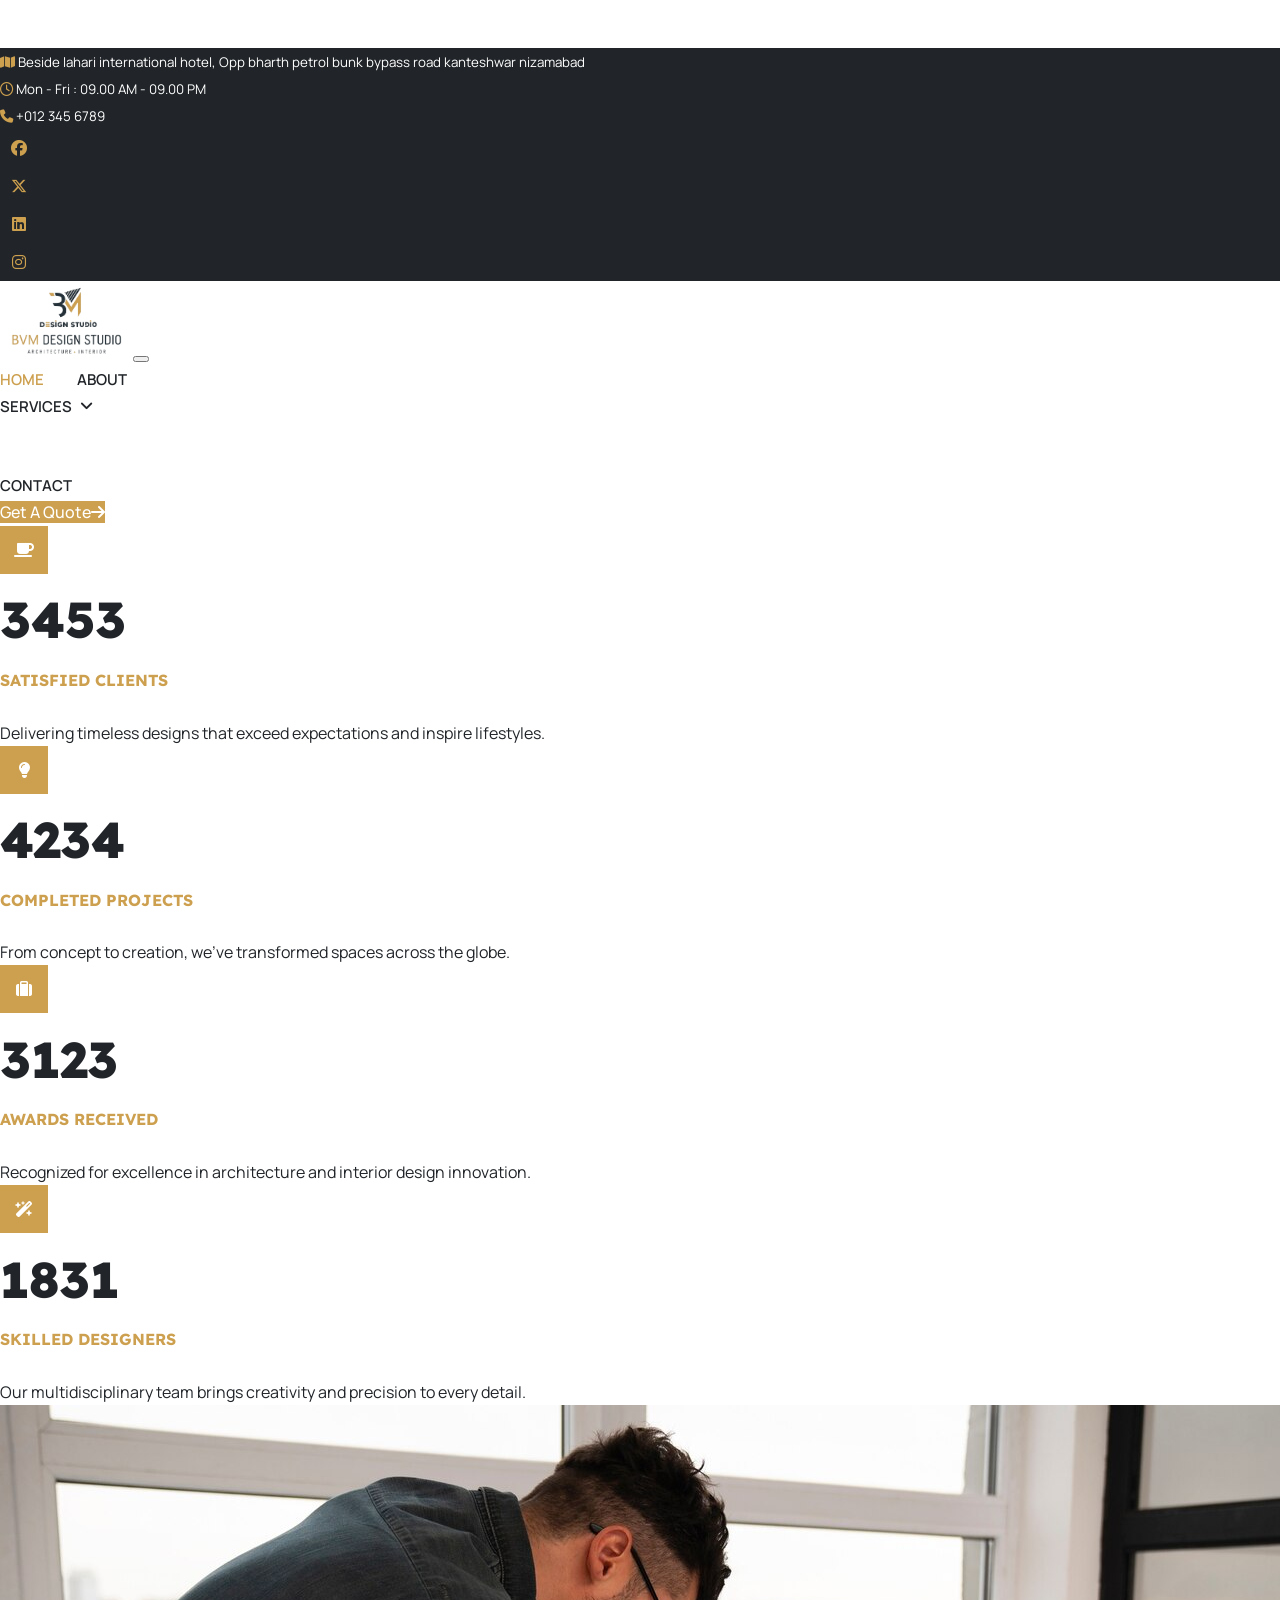
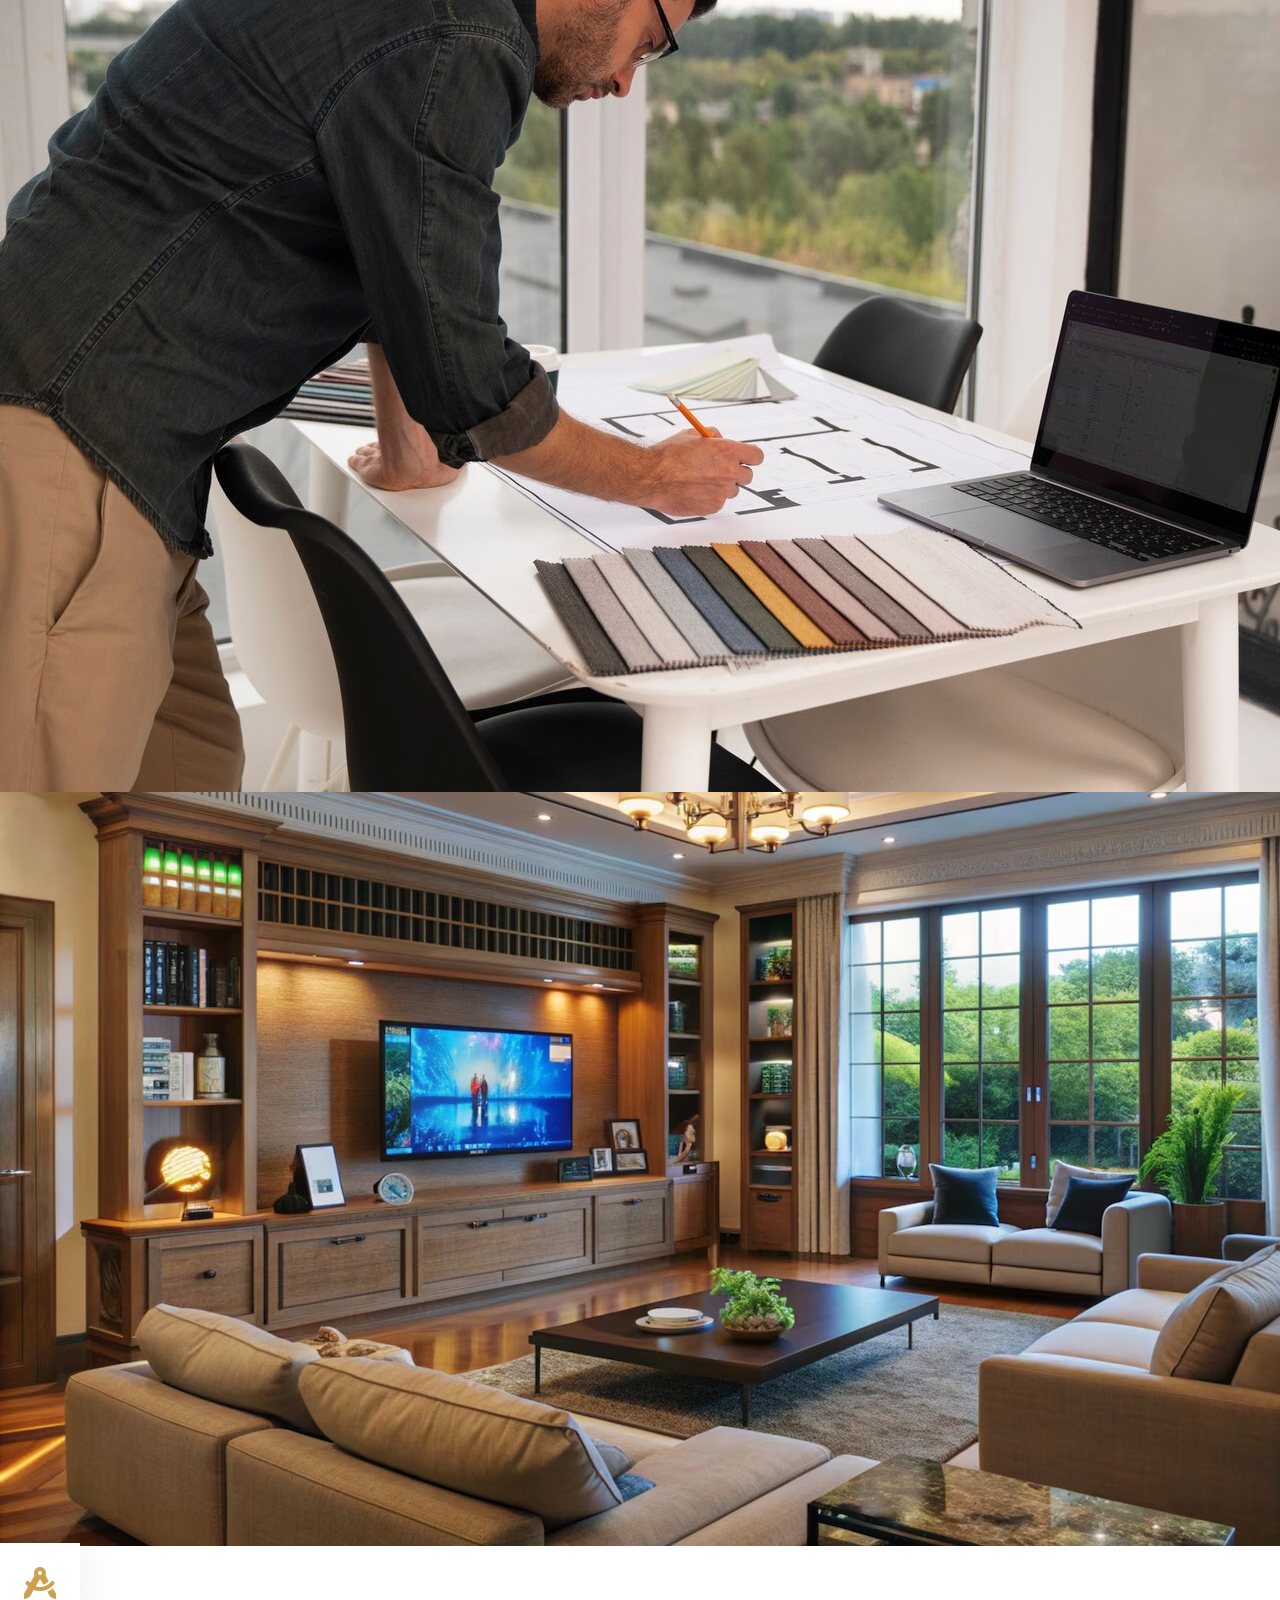
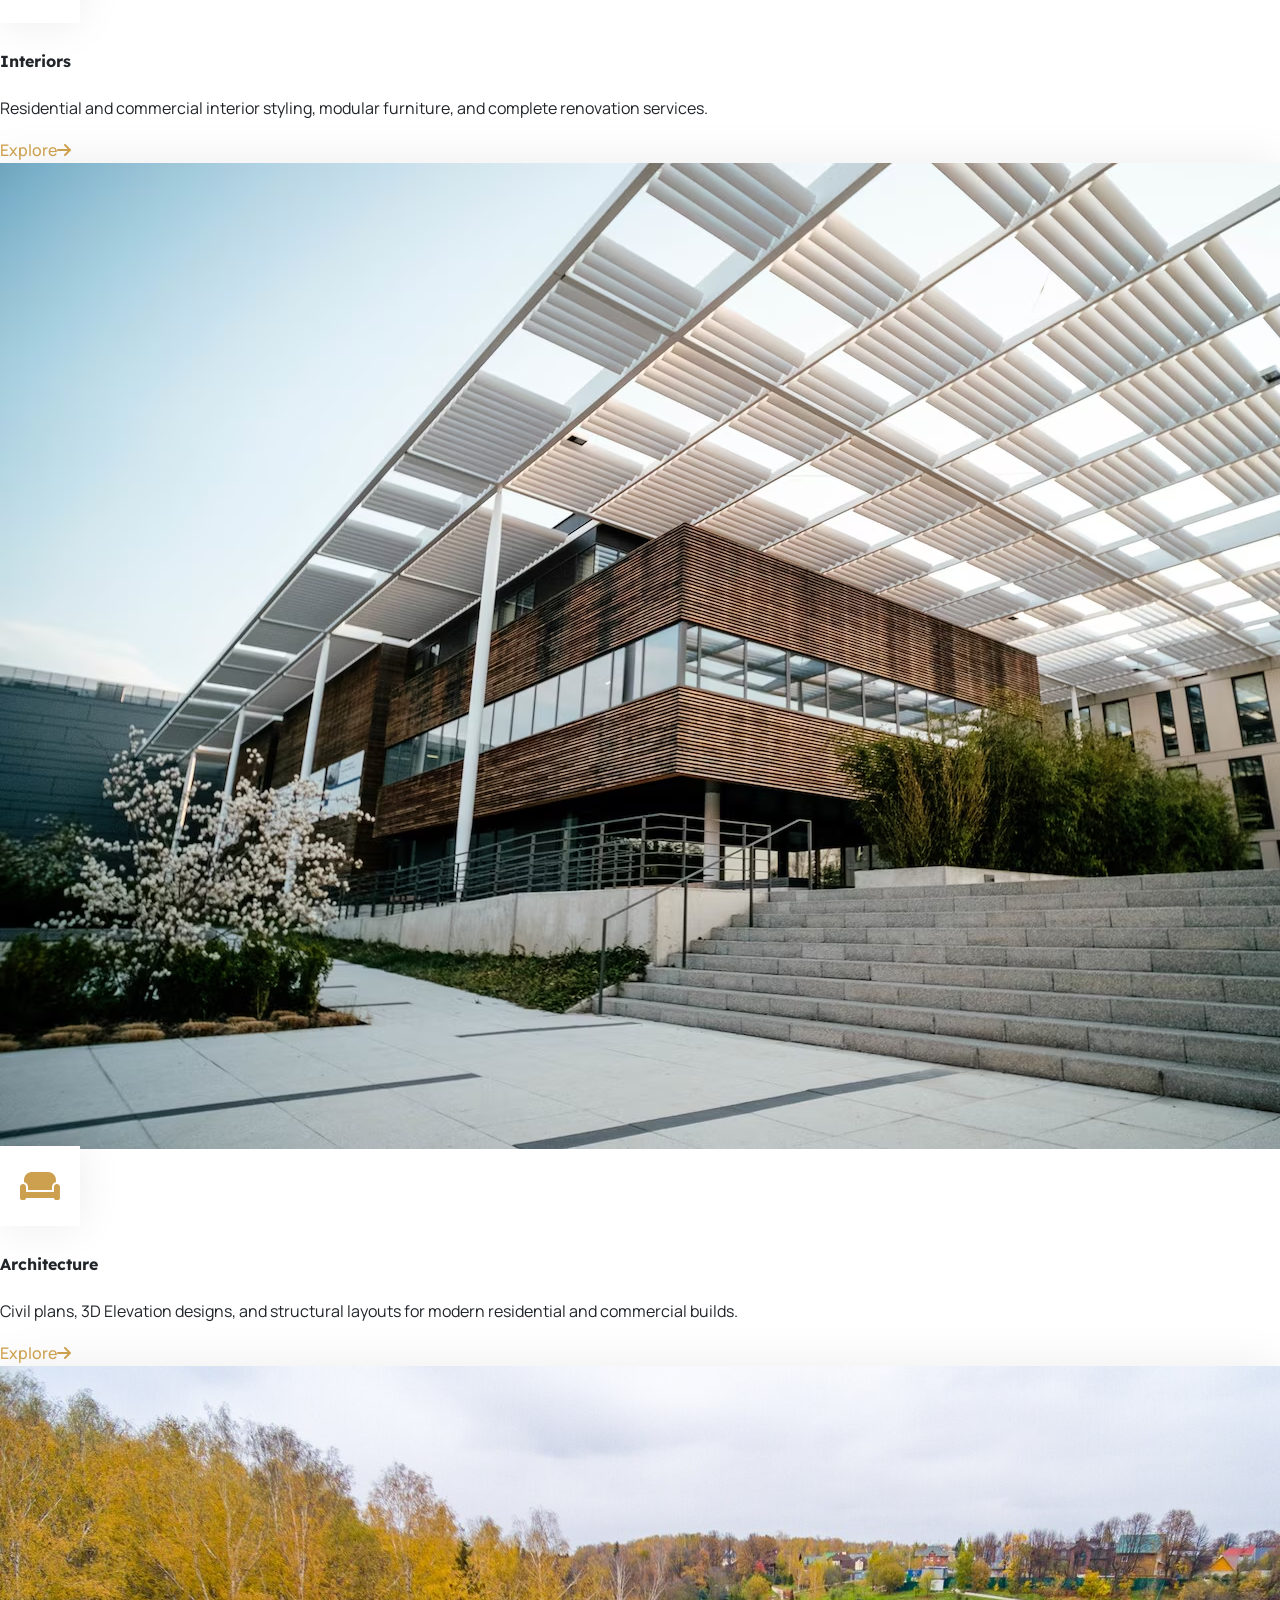
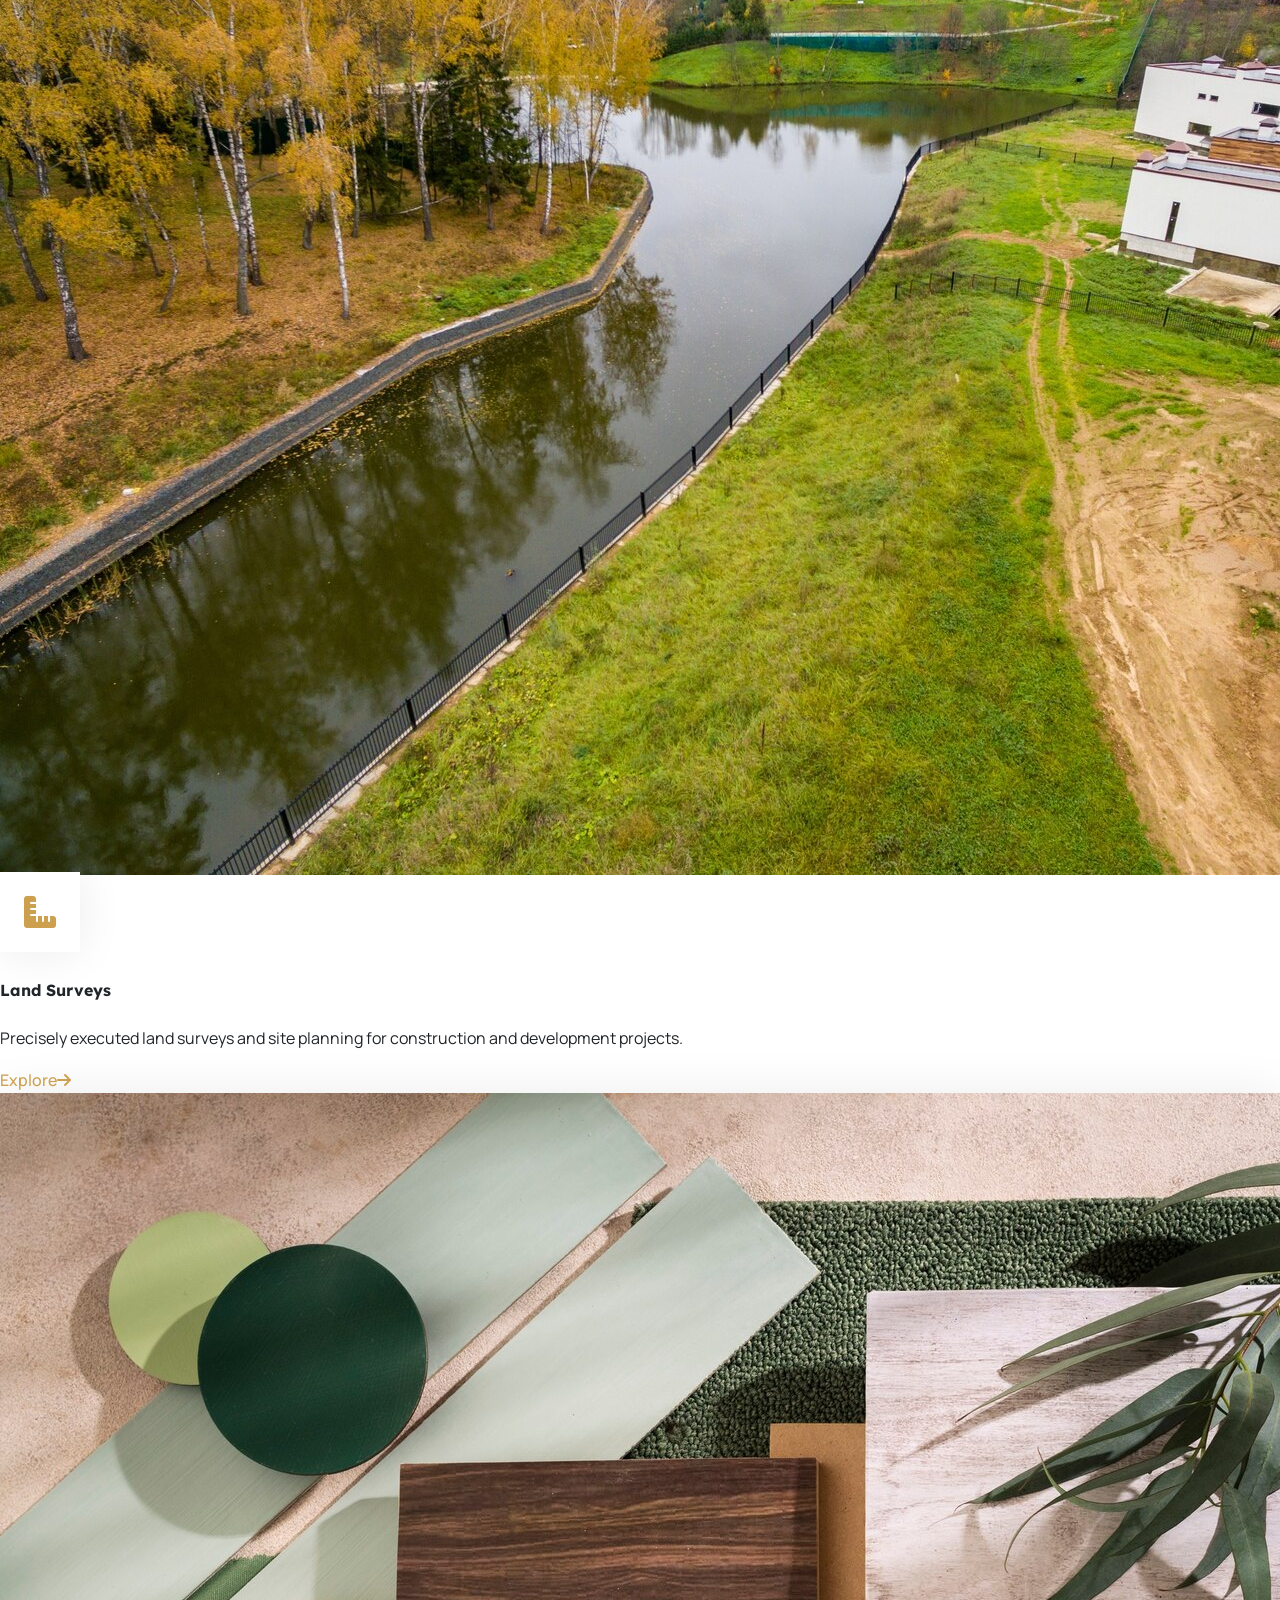
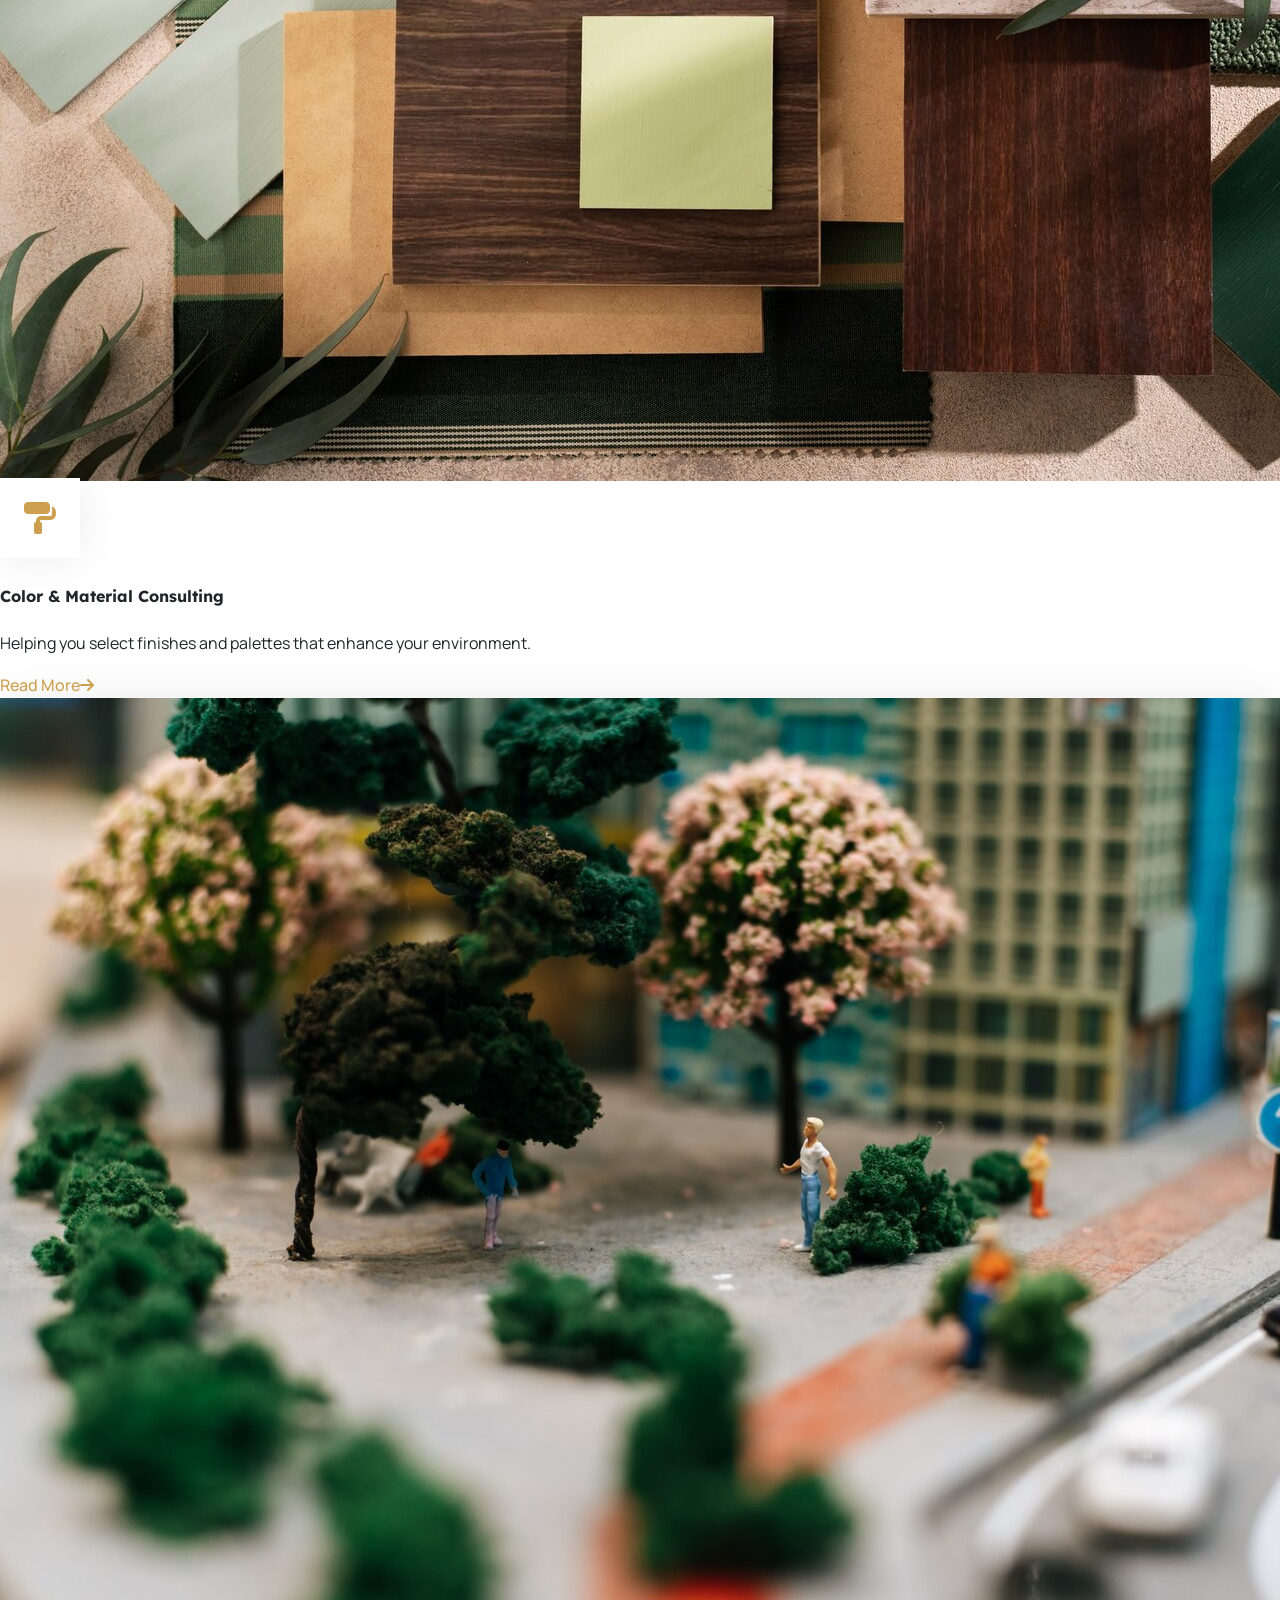
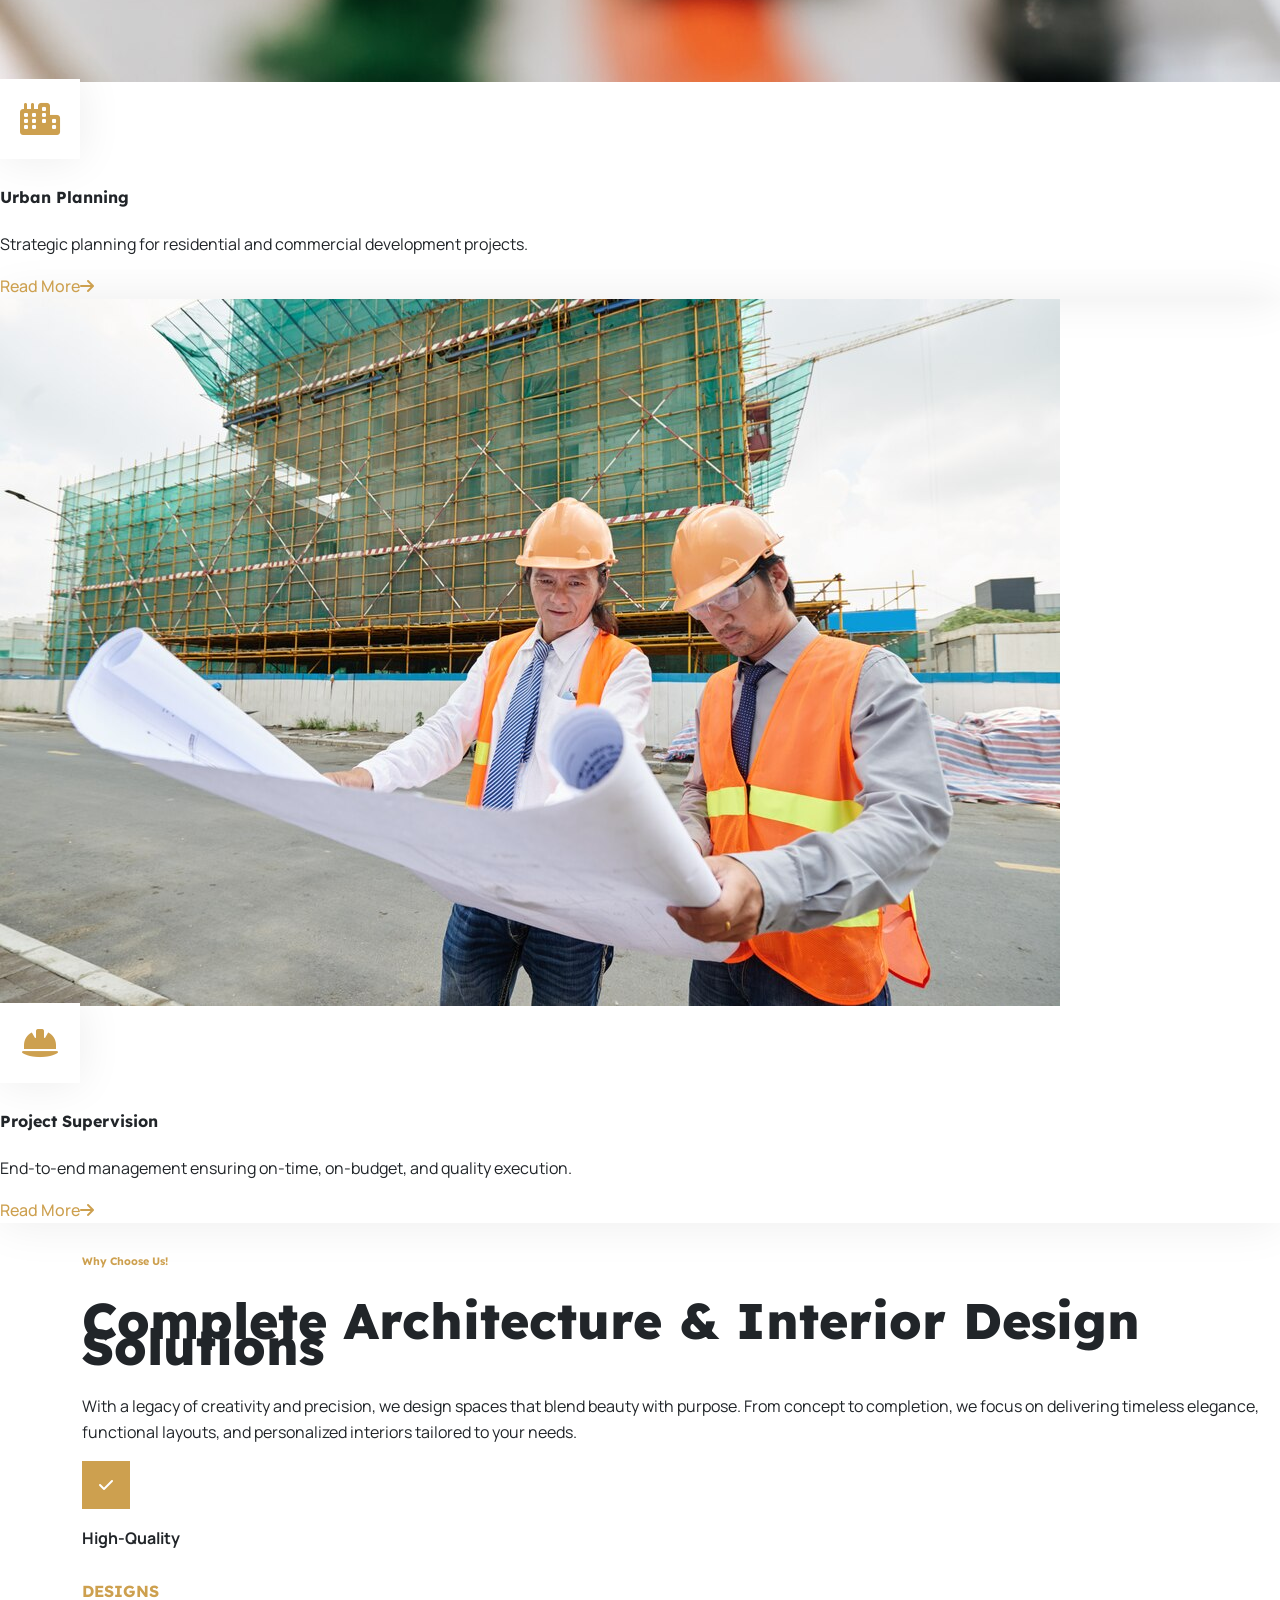
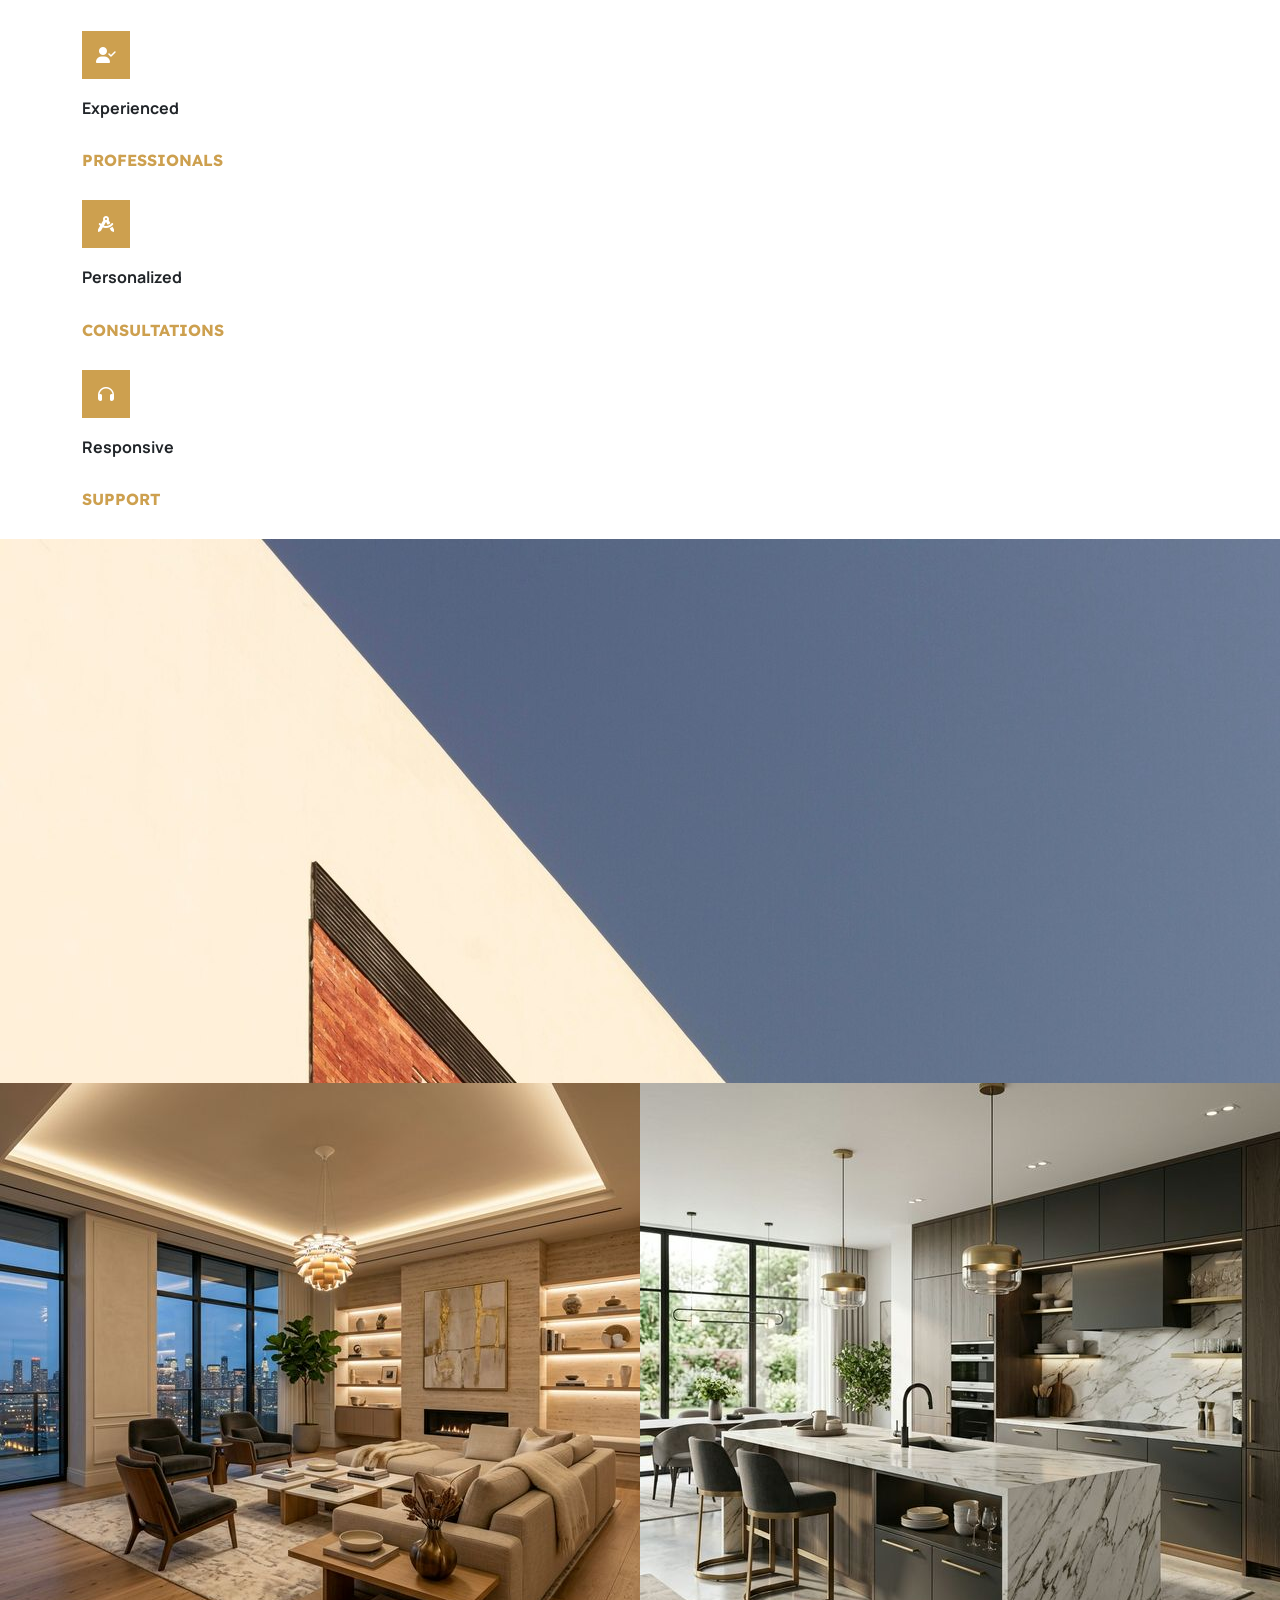
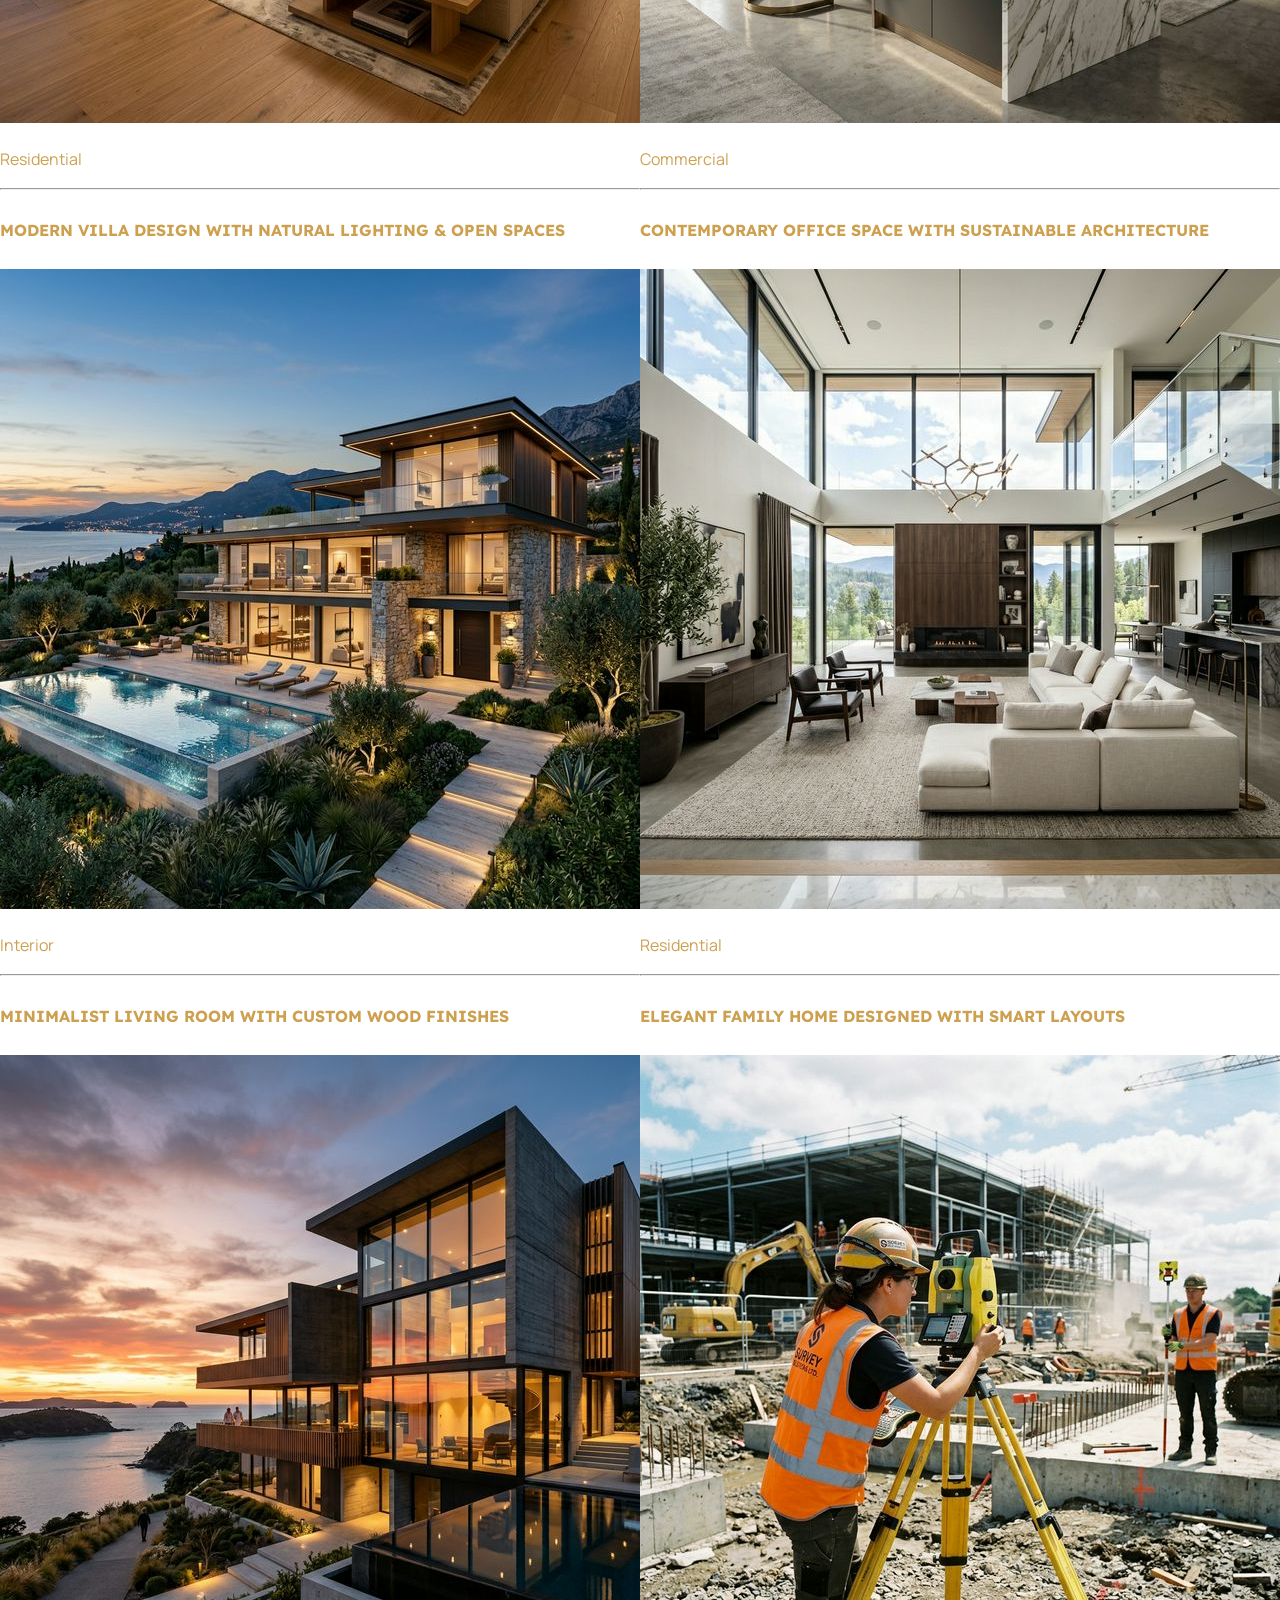
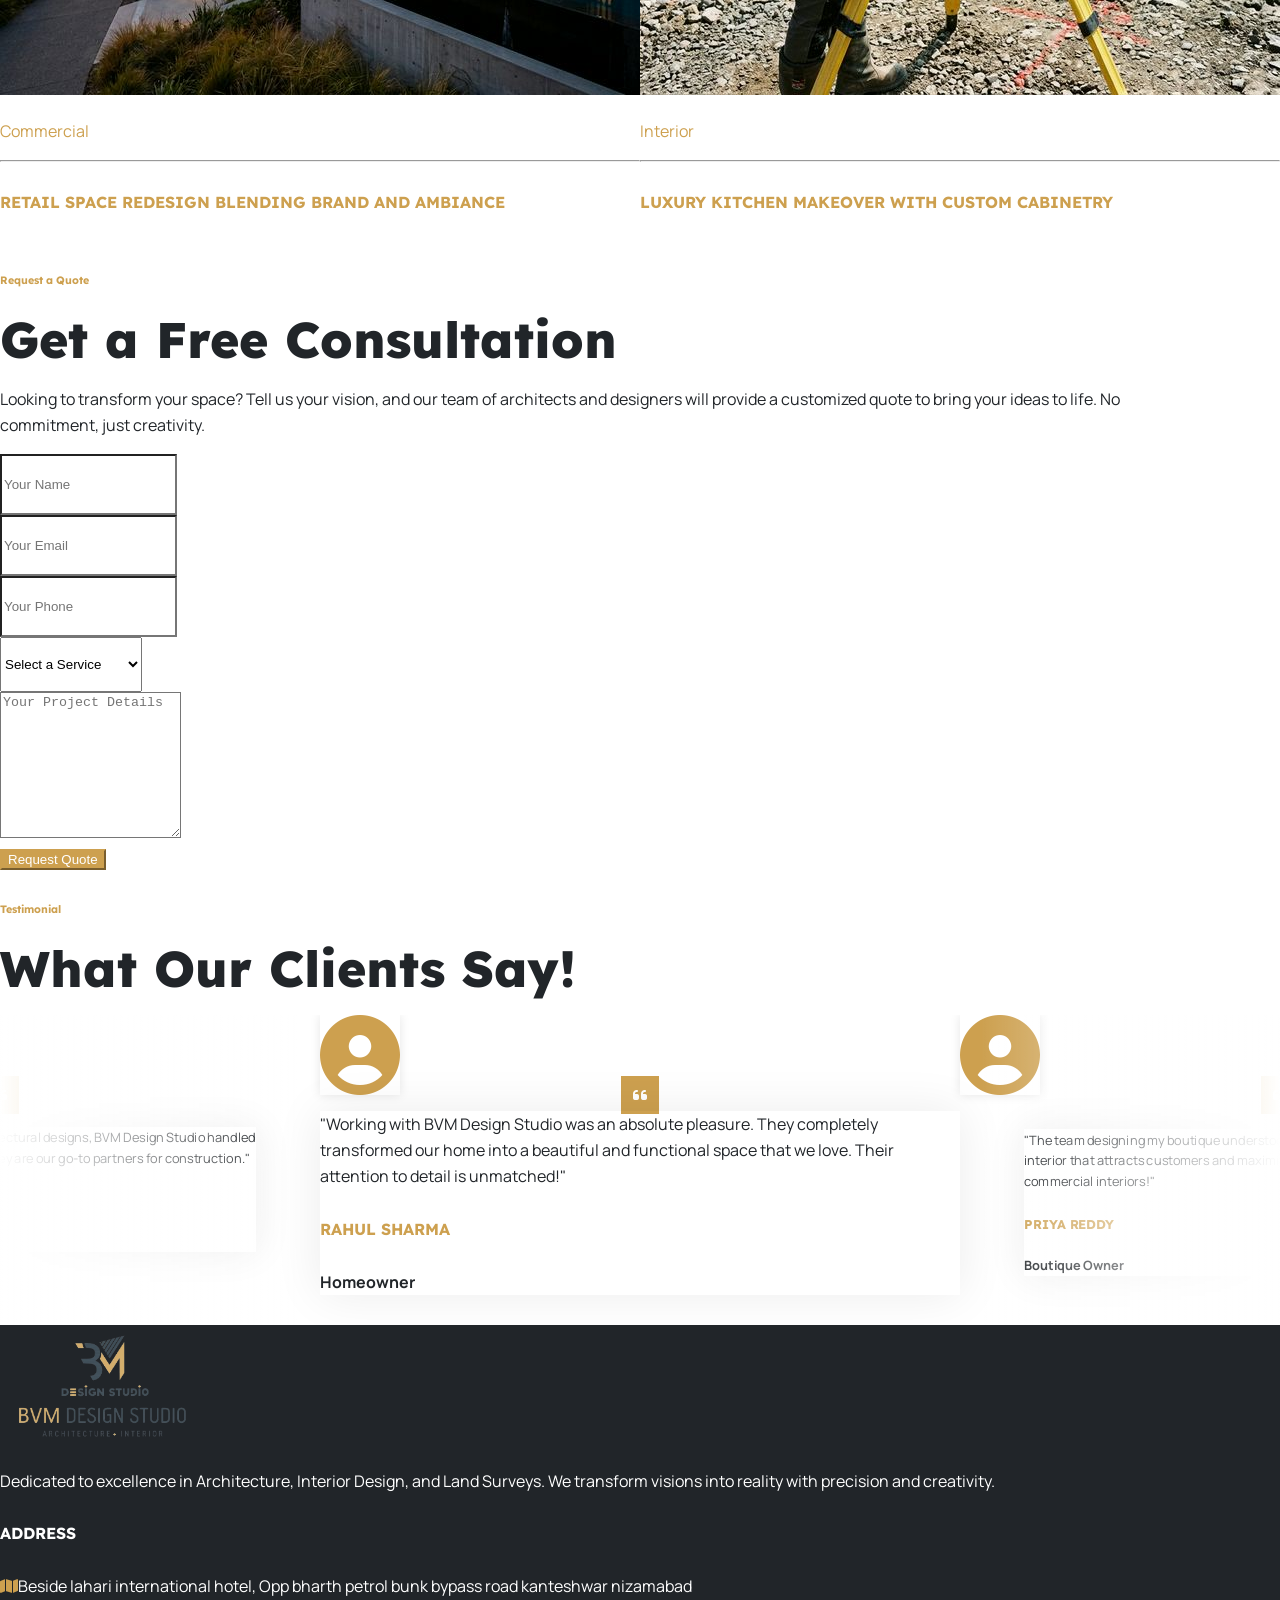
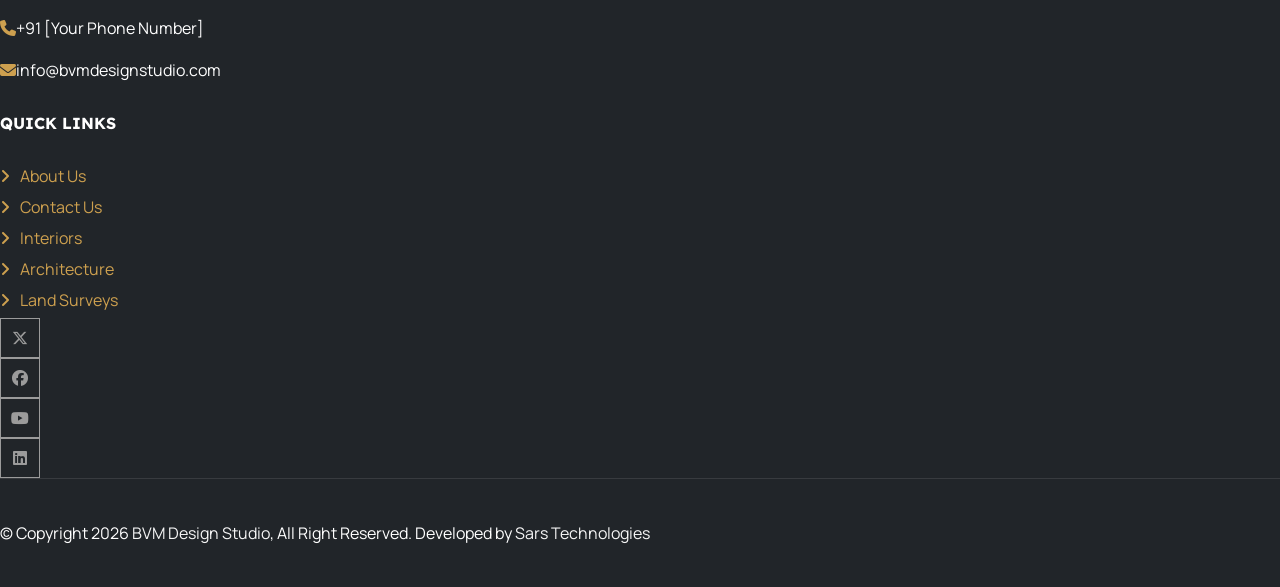
==== index.html @ ef14e34a "first commit" ====
<!DOCTYPE html>
<html lang="en">

<head>
    <meta charset="utf-8">
    <title>BVM Design Studio - Interiors, Architecture & Land Surveys</title>
    <meta content="width=device-width, initial-scale=1.0" name="viewport">

    <!-- Favicon -->
    <link href="assets/images/favicon.png" rel="shortcut icon">

    <!-- Icon Font Stylesheet -->
    <link href="assets/css/all.min.css" rel="stylesheet">
    <link href="assets/css/bootstrap-icons.css" rel="stylesheet">

    <!-- Libraries Stylesheet -->
    <link href="assets/lib/animate/animate.min.css" rel="stylesheet">
    <link href="assets/lib/owlcarousel/assets/owl.carousel.min.css" rel="stylesheet">
    <link href="assets/lib/lightbox/css/lightbox.min.css" rel="stylesheet">

    <!-- Customized Bootstrap Stylesheet -->
    <link href="assets/css/bootstrap.min.css" rel="stylesheet">

    <!-- Template Stylesheet -->
    <link href="assets/css/master.css" rel="stylesheet">
</head>

<body>
    <!-- Spinner Start -->
    <div id="spinner"
        class="show bg-white position-fixed translate-middle w-100 vh-100 top-50 start-50 d-flex align-items-center justify-content-center">
        <div class="spinner-border text-primary" style="width: 3rem; height: 3rem;" role="status">
            <span class="sr-only">Loading...</span>
        </div>
    </div>
    <!-- Spinner End -->


    <!-- Topbar Start -->
    <div class="container-fluid bg-dark p-0">
        <div class="row gx-0 d-none d-lg-flex">
            <div class="col-lg-7 px-5 text-start">
                <div class="h-100 d-inline-flex align-items-center me-4">
                    <small class="fa-solid fa-map text-primary me-2"></small>
                    <small class="text-white">Beside lahari international hotel, Opp bharth petrol bunk bypass road
                        kanteshwar nizamabad</small>
                </div>
                <div class="h-100 d-inline-flex align-items-center">
                    <small class="far fa-clock text-primary me-2"></small>
                    <small class="text-white">Mon - Fri : 09.00 AM - 09.00 PM</small>
                </div>
            </div>
            <div class="col-lg-5 px-5 text-end">
                <div class="h-100 d-inline-flex align-items-center me-4">
                    <small class="fa-solid fa-phone text-primary me-2"></small>
                    <small class="text-white">+012 345 6789</small>
                </div>
                <div class="h-100 d-inline-flex align-items-center mx-n2">
                    <a class="btn btn-square btn-link rounded-0 border-0 border-end border-secondary" href="#"><i
                            class="fa-brands fa-facebook"></i></a>
                    <a class="btn btn-square btn-link rounded-0 border-0 border-end border-secondary" href="#"><i
                            class="fa-brands fa-x-twitter"></i></a>
                    <a class="btn btn-square btn-link rounded-0 border-0 border-end border-secondary" href="#"><i
                            class="fa-brands fa-linkedin"></i></a>
                    <a class="btn btn-square btn-link rounded-0" href="#"><i class="fab fa-instagram"></i></a>
                </div>
            </div>
        </div>
    </div>
    <!-- Topbar End -->


    <!-- Navbar Start -->
    <nav class="navbar navbar-expand-lg bg-white navbar-light sticky-top p-0">
        <a href="index.html" class="navbar-brand d-flex align-items-center border-end px-4 px-lg-5">
            <img src="assets/images/bvm.png" alt="Best Interior Designer in Nizamabad">
        </a>
        <button type="button" class="navbar-toggler me-4" data-bs-toggle="collapse" data-bs-target="#navbarCollapse">
            <span class="navbar-toggler-icon"></span>
        </button>
        <div class="collapse navbar-collapse" id="navbarCollapse">
            <div class="navbar-nav ms-auto p-4 p-lg-0">
                <a href="index.html" class="nav-item nav-link active">Home</a>
                <a href="about.html" class="nav-item nav-link">About</a>
                <div class="nav-item dropdown">
                    <a href="#" class="nav-link dropdown-toggle" data-bs-toggle="dropdown">Services</a>
                    <div class="dropdown-menu bg-light m-0">
                        <a href="interiors.html" class="dropdown-item">Interiors</a>
                        <a href="architecture.html" class="dropdown-item">Architecture</a>
                        <a href="land-surveys.html" class="dropdown-item">Land Surveys</a>
                    </div>
                </div>
                <a href="contact.html" class="nav-item nav-link">Contact</a>
            </div>
            <a href="contact.html" class="btn btn-primary rounded-0 py-4 px-lg-5 d-none d-lg-block">Get A Quote<i
                    class="fa fa-arrow-right ms-3"></i></a>
        </div>
    </nav>
    <!-- Navbar End -->


    <!-- Carousel Start -->
    <div class="container-fluid p-0 pb-5 wow fadeIn" data-wow-delay="0.1s">
        <div class="owl-carousel header-carousel position-relative">
            <div class="owl-carousel-item position-relative" data-dot="<img src='assets/images/hero_interiors.png'>">
                <img class="img-fluid" src="assets/images/hero_interiors.png" alt="">
                <div class="owl-carousel-inner">
                    <div class="container">
                        <div class="row justify-content-start">
                            <div class="col-10 col-lg-8">
                                <h1 class="display-2 text-white animated slideInDown text-uppercase">Exquisite Interior
                                    Design</h1>
                                <p class="fs-5 fw-medium text-white mb-4 pb-3">From Residential to Commercial, we create
                                    spaces that inspire and reflect your unique style.</p>
                                <a href="interiors.html" class="btn btn-primary py-3 px-5 animated slideInLeft">Explore
                                    Interiors</a>
                            </div>
                        </div>
                    </div>
                </div>
            </div>
            <div class="owl-carousel-item position-relative" data-dot="<img src='assets/images/hero_architecture.png'>">
                <img class="img-fluid" src="assets/images/hero_architecture.png" alt="">
                <div class="owl-carousel-inner">
                    <div class="container">
                        <div class="row justify-content-start">
                            <div class="col-10 col-lg-8">
                                <h1 class="display-2 text-white animated slideInDown text-uppercase">Innovative
                                    Architecture</h1>
                                <p class="fs-5 fw-medium text-white mb-4 pb-3">Providing Civil plans, 2D/3D designs, and
                                    Structural planning for modern living.</p>
                                <a href="architecture.html" class="btn btn-primary py-3 px-5 animated slideInLeft">View
                                    Architecture</a>
                            </div>
                        </div>
                    </div>
                </div>
            </div>
            <div class="owl-carousel-item position-relative" data-dot="<img src='assets/images/hero_land_surveys.png'>">
                <img class="img-fluid" src="assets/images/hero_land_surveys.png" alt="">
                <div class="owl-carousel-inner">
                    <div class="container">
                        <div class="row justify-content-start">
                            <div class="col-10 col-lg-8">
                                <h1 class="display-2 text-white animated slideInDown text-uppercase">Precise Land
                                    Surveys</h1>
                                <p class="fs-5 fw-medium text-white mb-4 pb-3">Expert land surveying services for
                                    accurate project execution and site planning.</p>
                                <a href="land-surveys.html" class="btn btn-primary py-3 px-5 animated slideInLeft">Our
                                    Surveys</a>
                            </div>
                        </div>
                    </div>
                </div>
            </div>
        </div>
    </div>
    <!-- Carousel End -->


    <!-- Feature Start -->
    <div class="container-xxl py-5">
        <div class="container">
            <div class="row g-5">
                <div class="col-md-6 col-lg-3 wow fadeIn" data-wow-delay="0.1s">
                    <div class="d-flex align-items-center mb-4">
                        <div class="btn-lg-square bg-primary me-3">
                            <i class="fa-solid fa-mug-saucer text-white"></i>
                        </div>
                        <h1 class="mb-0" data-toggle="counter-up">3453</h1>
                    </div>
                    <h5 class="mb-3">Satisfied Clients</h5>
                    <span>Delivering timeless designs that exceed expectations and inspire lifestyles.</span>
                </div>
                <div class="col-md-6 col-lg-3 wow fadeIn" data-wow-delay="0.3s">
                    <div class="d-flex align-items-center mb-4">
                        <div class="btn-lg-square bg-primary me-3">
                            <i class="fa-solid fa-lightbulb text-white"></i>
                        </div>
                        <h1 class="mb-0" data-toggle="counter-up">4234</h1>
                    </div>
                    <h5 class="mb-3">Completed Projects</h5>
                    <span>From concept to creation, we’ve transformed spaces across the globe.</span>
                </div>
                <div class="col-md-6 col-lg-3 wow fadeIn" data-wow-delay="0.5s">
                    <div class="d-flex align-items-center mb-4">
                        <div class="btn-lg-square bg-primary me-3">
                            <i class="fa-solid fa-suitcase text-white"></i>
                        </div>
                        <h1 class="mb-0" data-toggle="counter-up">3123</h1>
                    </div>
                    <h5 class="mb-3">Awards Received</h5>
                    <span>Recognized for excellence in architecture and interior design innovation.</span>
                </div>
                <div class="col-md-6 col-lg-3 wow fadeIn" data-wow-delay="0.7s">
                    <div class="d-flex align-items-center mb-4">
                        <div class="btn-lg-square bg-primary me-3">
                            <i class="fa-solid fa-wand-magic-sparkles text-white"></i>
                        </div>
                        <h1 class="mb-0" data-toggle="counter-up">1831</h1>
                    </div>
                    <h5 class="mb-3">Skilled Designers</h5>
                    <span>Our multidisciplinary team brings creativity and precision to every detail.</span>
                </div>
            </div>
        </div>
    </div>
    <!-- Feature Start -->


    <!-- About Start -->
    <div class="container-fluid bg-light overflow-hidden my-5 px-lg-0">
        <div class="container about px-lg-0">
            <div class="row g-0 mx-lg-0">
                <div class="col-lg-6 ps-lg-0 wow fadeIn" data-wow-delay="0.1s" style="min-height: 400px;">
                    <div class="position-relative h-100">
                        <!-- Freepik Link: https://www.freepik.com/free-photo/side-view-man-working-project_32299591.htm -->
                        <img class="position-absolute img-fluid w-100 h-100" src="assets/images/about.jpg"
                            style="object-fit: cover;" alt="BVM Design Studio Office">
                    </div>
                </div>
                <div class="col-lg-6 about-text py-5 wow fadeIn" data-wow-delay="0.5s">
                    <div class="p-lg-5 pe-lg-0">
                        <h6 class="text-primary text-uppercase">About Us</h6>
                        <h1 class="mb-4">Crafting Excellence in Nizamabad</h1>
                        <p>BVM Design Studio is a leading design firm specializing in Interiors, Architecture, and Land
                            Surveys. We are dedicated to providing innovative and sustainable design solutions that
                            transform spaces and enrich lives.</p>
                        <p><i class="fa fa-check-circle text-primary me-3"></i>Premium Interior Solutions</p>
                        <p><i class="fa fa-check-circle text-primary me-3"></i>Strategic Architectural Planning</p>
                        <p><i class="fa fa-check-circle text-primary me-3"></i>Expert Land Surveying</p>
                        <a href="about.html" class="btn btn-primary rounded-pill py-3 px-5 mt-3">Read More</a>
                    </div>
                </div>
            </div>
        </div>
    </div>
    <!-- About End -->


    <!-- Service Start -->
    <div class="container-xxl py-5">
        <div class="container">
            <div class="row justify-content-center">
                <div class="text-center col-12 mx-auto mb-5 wow fadeInUp" data-wow-delay="0.1s">
                    <h6 class="text-primary text-uppercase">Our Services</h6>
                    <h1 class="mb-4">Timeless Architecture & Interior Experiences</h1>
                </div>
            </div>
            <div class="row g-4">
                <div class="col-md-6 col-lg-4 wow fadeInUp" data-wow-delay="0.1s">
                    <div class="service-item overflow-hidden">
                        <!-- Freepik Link: https://www.freepik.com/free-photo/modern-living-room-with-large-windows-comfortable-furniture_274449475.htm -->
                        <img class="img-fluid" src="assets/images/img-600x400-1.jpg" alt="Interior Design">
                        <div class="position-relative p-4 pt-0">
                            <div class="service-icon">
                                <i class="fa fa-drafting-compass fa-2x"></i>
                            </div>
                            <h4 class="mb-3">Interiors</h4>
                            <p>Residential and commercial interior styling, modular furniture, and complete renovation
                                services.</p>
                            <a class="small fw-medium" href="interiors.html">Explore<i
                                    class="fa fa-arrow-right ms-2"></i></a>
                        </div>
                    </div>
                </div>
                <div class="col-md-6 col-lg-4 wow fadeInUp" data-wow-delay="0.3s">
                    <div class="service-item overflow-hidden">
                        <!-- Freepik Link: https://www.freepik.com/free-photo/modern-luxury-villas-with-swimming-pool-garden_1139097.htm -->
                        <img class="img-fluid" src="assets/images/modern-architecture.avif" alt="Architecture Design">
                        <div class="position-relative p-4 pt-0">
                            <div class="service-icon">
                                <i class="fa fa-couch fa-2x"></i>
                            </div>
                            <h4 class="mb-3">Architecture</h4>
                            <p>Civil plans, 3D Elevation designs, and structural layouts for modern residential and
                                commercial builds.</p>
                            <a class="small fw-medium" href="architecture.html">Explore<i
                                    class="fa fa-arrow-right ms-2"></i></a>
                        </div>
                    </div>
                </div>
                <div class="col-md-6 col-lg-4 wow fadeInUp" data-wow-delay="0.5s">
                    <div class="service-item overflow-hidden">
                        <!-- Freepik Link: https://www.freepik.com/free-photo/geodetic-equipment-with-land-surveyor-working-background_1139094.htm -->
                        <img class="img-fluid" src="assets/images/img-600x400-3.jpg" alt="Land Surveying">
                        <div class="position-relative p-4 pt-0">
                            <div class="service-icon">
                                <i class="fa fa-ruler-combined fa-2x"></i>
                            </div>
                            <h4 class="mb-3">Land Surveys</h4>
                            <p>Precisely executed land surveys and site planning for construction and development
                                projects.</p>
                            <a class="small fw-medium" href="land-surveys.html">Explore<i
                                    class="fa fa-arrow-right ms-2"></i></a>
                        </div>
                    </div>
                </div>
                <div class="col-md-6 col-lg-4 wow fadeInUp" data-wow-delay="0.1s">
                    <div class="service-item overflow-hidden">
                        <!-- Freepik Link: https://www.freepik.com/free-photo/top-view-boards-mdf-material_26733330.htm -->
                        <img class="img-fluid" src="assets/images/img-600x400-4.jpg" alt="Material Consulting">
                        <div class="position-relative p-4 pt-0">
                            <div class="service-icon">
                                <i class="fa fa-paint-roller fa-2x"></i>
                            </div>
                            <h4 class="mb-3">Color & Material Consulting</h4>
                            <p>Helping you select finishes and palettes that enhance your environment.</p>
                            <a class="small fw-medium" href="service.html">Read More<i
                                    class="fa fa-arrow-right ms-2"></i></a>
                        </div>
                    </div>
                </div>
                <div class="col-md-6 col-lg-4 wow fadeInUp" data-wow-delay="0.3s">
                    <div class="service-item overflow-hidden">
                        <!-- Freepik Link: https://www.freepik.com/free-photo/close-up-small-people-model-people-walking-park_6446462.htm -->
                        <img class="img-fluid" src="assets/images/img-600x400-5.jpg" alt="Urban Planning">
                        <div class="position-relative p-4 pt-0">
                            <div class="service-icon">
                                <i class="fa fa-city fa-2x"></i>
                            </div>
                            <h4 class="mb-3">Urban Planning</h4>
                            <p>Strategic planning for residential and commercial development projects.</p>
                            <a class="small fw-medium" href="service.html">Read More<i
                                    class="fa fa-arrow-right ms-2"></i></a>
                        </div>
                    </div>
                </div>
                <div class="col-md-6 col-lg-4 wow fadeInUp" data-wow-delay="0.5s">
                    <div class="service-item overflow-hidden">
                        <!-- Freepik Link: https://www.freepik.com/free-photo/civil-engineers_5633736.htm -->
                        <img class="img-fluid" src="assets/images/img-600x400-6.jpg" alt="Project Supervision">
                        <div class="position-relative p-4 pt-0">
                            <div class="service-icon">
                                <i class="fa fa-hard-hat fa-2x"></i>
                            </div>
                            <h4 class="mb-3">Project Supervision</h4>
                            <p>End-to-end management ensuring on-time, on-budget, and quality execution.</p>
                            <a class="small fw-medium" href="service.html">Read More<i
                                    class="fa fa-arrow-right ms-2"></i></a>
                        </div>
                    </div>
                </div>
            </div>
        </div>
    </div>
    <!-- Service End -->


    <!-- Feature Start -->
    <div class="container-fluid bg-light overflow-hidden my-5 px-lg-0">
        <div class="container feature px-lg-0">
            <div class="row g-0 mx-lg-0">
                <div class="col-lg-6 feature-text py-5 wow fadeIn" data-wow-delay="0.1s">
                    <div class="p-lg-5 ps-lg-0">
                        <h6 class="text-primary text-uppercase">Why Choose Us!</h6>
                        <h1 class="mb-4">Complete Architecture & Interior Design Solutions</h1>
                        <p class="mb-4 pb-2">With a legacy of creativity and precision, we design spaces that blend
                            beauty with purpose. From concept to completion, we focus on delivering timeless elegance,
                            functional layouts, and personalized interiors tailored to your needs.</p>
                        <div class="row g-4">
                            <div class="col-6">
                                <div class="d-flex align-items-center">
                                    <div class="btn-lg-square bg-primary">
                                        <i class="fa fa-check text-white"></i>
                                    </div>
                                    <div class="ms-4">
                                        <p class="mb-0 fw-bold">High-Quality</p>
                                        <h5 class="mb-0">Designs</h5>
                                    </div>
                                </div>
                            </div>
                            <div class="col-6">
                                <div class="d-flex align-items-center">
                                    <div class="btn-lg-square bg-primary">
                                        <i class="fa fa-user-check text-white"></i>
                                    </div>
                                    <div class="ms-4">
                                        <p class="mb-0 fw-bold">Experienced</p>
                                        <h5 class="mb-0">Professionals</h5>
                                    </div>
                                </div>
                            </div>
                            <div class="col-6">
                                <div class="d-flex align-items-center">
                                    <div class="btn-lg-square bg-primary">
                                        <i class="fa fa-drafting-compass text-white"></i>
                                    </div>
                                    <div class="ms-4">
                                        <p class="mb-0 fw-bold">Personalized</p>
                                        <h5 class="mb-0">Consultations</h5>
                                    </div>
                                </div>
                            </div>
                            <div class="col-6">
                                <div class="d-flex align-items-center">
                                    <div class="btn-lg-square bg-primary">
                                        <i class="fa fa-headphones text-white"></i>
                                    </div>
                                    <div class="ms-4">
                                        <p class="mb-0 fw-bold">Responsive</p>
                                        <h5 class="mb-0">Support</h5>
                                    </div>
                                </div>
                            </div>
                        </div>
                    </div>
                </div>
                <div class="col-lg-6 pe-lg-0 wow fadeIn" data-wow-delay="0.5s" style="min-height: 400px;">
                    <div class="position-relative h-100">
                        <!-- Freepik Link: https://www.freepik.com/free-photo/outdoor-wall-blue-sky_10980234.htm -->
                        <img class="position-absolute img-fluid w-100 h-100" src="assets/images/feature.jpg"
                            style="object-fit: cover;" alt="Architecture feature image">
                    </div>
                </div>
            </div>
        </div>
    </div>
    <!-- Feature End -->


    <!-- Projects Start -->
    <div class="container-xxl py-5">
        <div class="container">
            <div class="row justify-content-center">
                <div class="text-center col-12 mx-auto mb-5 wow fadeInUp" data-wow-delay="0.1s">
                    <h6 class="text-primary text-uppercase">Our Projects</h6>
                    <h1 class="mb-4">Our Latest Architecture & Interior Projects</h1>
                </div>
            </div>
            <div class="row g-4 portfolio-container wow fadeInUp" data-wow-delay="0.5s">
                <div class="col-lg-4 col-md-6 portfolio-item ">
                    <div class="portfolio-img overflow-hidden">
                        <img class="img-fluid" src="assets/images/project-1.jpg" alt="project-img">
                        <div class="portfolio-btn">
                            <a class="btn btn-lg-square btn-outline-light rounded-circle mx-1"
                                href="assets/images/project-1.jpg" data-lightbox="portfolio"><i
                                    class="bi bi-zoom-in"></i></a>
                            <a class="btn btn-lg-square btn-outline-light rounded-circle mx-1" href="interiors.html"><i
                                    class="bi bi-link-45deg"></i></a>
                        </div>
                    </div>
                    <div class="pt-3">
                        <p class="text-primary mb-0">Residential</p>
                        <hr class="text-primary w-25 my-2">
                        <h5 class="lh-base">Modern villa design with natural lighting & open spaces</h5>
                    </div>
                </div>
                <div class="col-lg-4 col-md-6 portfolio-item ">
                    <div class="portfolio-img overflow-hidden">
                        <img class="img-fluid" src="assets/images/project-2.jpg" alt="project-img">
                        <div class="portfolio-btn">
                            <a class="btn btn-lg-square btn-outline-light rounded-circle mx-1"
                                href="assets/images/project-2.jpg" data-lightbox="portfolio"><i
                                    class="bi bi-zoom-in"></i></a>
                            <a class="btn btn-lg-square btn-outline-light rounded-circle mx-1"
                                href="architecture.html"><i class="bi bi-link-45deg"></i></a>
                        </div>
                    </div>
                    <div class="pt-3">
                        <p class="text-primary mb-0">Commercial</p>
                        <hr class="text-primary w-25 my-2">
                        <h5 class="lh-base">Contemporary office space with sustainable architecture</h5>
                    </div>
                </div>
                <div class="col-lg-4 col-md-6 portfolio-item ">
                    <div class="portfolio-img overflow-hidden">
                        <img class="img-fluid" src="assets/images/project-3.jpg" alt="project-img">
                        <div class="portfolio-btn">
                            <a class="btn btn-lg-square btn-outline-light rounded-circle mx-1"
                                href="assets/images/project-3.jpg" data-lightbox="portfolio"><i
                                    class="bi bi-zoom-in"></i></a>
                            <a class="btn btn-lg-square btn-outline-light rounded-circle mx-1" href="interiors.html"><i
                                    class="bi bi-link-45deg"></i></a>
                        </div>
                    </div>
                    <div class="pt-3">
                        <p class="text-primary mb-0">Interior</p>
                        <hr class="text-primary w-25 my-2">
                        <h5 class="lh-base">Minimalist living room with custom wood finishes</h5>
                    </div>
                </div>
                <div class="col-lg-4 col-md-6 portfolio-item ">
                    <div class="portfolio-img overflow-hidden">
                        <img class="img-fluid" src="assets/images/project-4.jpg" alt="project-img">
                        <div class="portfolio-btn">
                            <a class="btn btn-lg-square btn-outline-light rounded-circle mx-1"
                                href="assets/images/project-4.jpg" data-lightbox="portfolio"><i
                                    class="bi bi-zoom-in"></i></a>
                            <a class="btn btn-lg-square btn-outline-light rounded-circle mx-1" href="interiors.html"><i
                                    class="bi bi-link-45deg"></i></a>
                        </div>
                    </div>
                    <div class="pt-3">
                        <p class="text-primary mb-0">Residential</p>
                        <hr class="text-primary w-25 my-2">
                        <h5 class="lh-base">Elegant family home designed with smart layouts</h5>
                    </div>
                </div>
                <div class="col-lg-4 col-md-6 portfolio-item second">
                    <div class="portfolio-img overflow-hidden">
                        <img class="img-fluid" src="assets/images/project-5.jpg" alt="project-img">
                        <div class="portfolio-btn">
                            <a class="btn btn-lg-square btn-outline-light rounded-circle mx-1"
                                href="assets/images/project-5.jpg" data-lightbox="portfolio"><i
                                    class="bi bi-zoom-in"></i></a>
                            <a class="btn btn-lg-square btn-outline-light rounded-circle mx-1"
                                href="architecture.html"><i class="bi bi-link-45deg"></i></a>
                        </div>
                    </div>
                    <div class="pt-3">
                        <p class="text-primary mb-0">Commercial</p>
                        <hr class="text-primary w-25 my-2">
                        <h5 class="lh-base">Retail space redesign blending brand and ambiance</h5>
                    </div>
                </div>
                <div class="col-lg-4 col-md-6 portfolio-item ">
                    <div class="portfolio-img overflow-hidden">
                        <img class="img-fluid" src="assets/images/project-6.jpg" alt="project-img">
                        <div class="portfolio-btn">
                            <a class="btn btn-lg-square btn-outline-light rounded-circle mx-1"
                                href="assets/images/project-6.jpg" data-lightbox="portfolio"><i
                                    class="bi bi-zoom-in"></i></a>
                            <a class="btn btn-lg-square btn-outline-light rounded-circle mx-1" href="interiors.html"><i
                                    class="bi bi-link-45deg"></i></a>
                        </div>
                    </div>
                    <div class="pt-3">
                        <p class="text-primary mb-0">Interior</p>
                        <hr class="text-primary w-25 my-2">
                        <h5 class="lh-base">Luxury kitchen makeover with custom cabinetry</h5>
                    </div>
                </div>
            </div>
        </div>
    </div>
    <!-- Projects End -->


    <!-- Quote Start -->
    <div class="container-fluid bg-light overflow-hidden my-5 px-lg-0">
        <div class="container quote px-lg-0">
            <div class="row g-0 mx-lg-0">

                <div class="col-lg-12 quote-text py-5 wow fadeIn" data-wow-delay="0.5s">
                    <div class="p-lg-5 pe-lg-0">
                        <h6 class="text-primary text-uppercase">Request a Quote</h6>
                        <h1 class="mb-4">Get a Free Consultation</h1>
                        <p class="mb-4 pb-2">Looking to transform your space? Tell us your vision, and our team of
                            architects and designers will provide a customized quote to bring your ideas to life. No
                            commitment, just creativity.</p>
                        <form>
                            <div class="row g-3">
                                <div class="col-12 col-sm-6">
                                    <input type="text" class="form-control border-0" placeholder="Your Name"
                                        style="height: 55px;">
                                </div>
                                <div class="col-12 col-sm-6">
                                    <input type="email" class="form-control border-0" placeholder="Your Email"
                                        style="height: 55px;">
                                </div>
                                <div class="col-12 col-sm-6">
                                    <input type="text" class="form-control border-0" placeholder="Your Phone"
                                        style="height: 55px;">
                                </div>
                                <div class="col-12 col-sm-6">
                                    <select class="form-select border-0" style="height: 55px;">
                                        <option selected>Select a Service</option>
                                        <option value="1">Architectural Design</option>
                                        <option value="2">Interior Styling</option>
                                        <option value="3">Space Planning</option>
                                    </select>
                                </div>
                                <div class="col-12">
                                    <textarea class="form-control border-0"
                                        placeholder="Your Project Details"></textarea>
                                </div>
                                <div class="col-12">
                                    <button class="btn btn-primary rounded-pill py-3 px-5" type="submit">Request
                                        Quote</button>
                                </div>
                            </div>
                        </form>
                    </div>
                </div>
            </div>
        </div>
    </div>
    <!-- Quote End -->


    <!-- Team Start -->



    <!-- Testimonial Start -->
    <div class="container-xxl py-5">
        <div class="container">
            <div class="row justify-content-center">
                <div class="text-center col-12 mx-auto mb-5 wow fadeInUp" data-wow-delay="0.1s">
                    <h6 class="text-primary text-uppercase">Testimonial</h6>
                    <h1 class="mb-4">What Our Clients Say!</h1>
                </div>
            </div>
            <div class="owl-carousel testimonial-carousel wow fadeInUp" data-wow-delay="0.1s">
                <div class="testimonial-item text-center">
                    <div class="testimonial-img position-relative">
                        <i class="fa fa-user-circle fa-5x text-primary bg-white rounded-circle mb-5"
                            style="box-shadow: 0 0 10px rgba(0,0,0,0.1);"></i>
                        <div class="btn-square bg-primary rounded-circle">
                            <i class="fa fa-quote-left text-white"></i>
                        </div>
                    </div>
                    <div class="testimonial-text text-center rounded p-4">
                        <p>"Working with BVM Design Studio was an absolute pleasure. They completely transformed our
                            home into a beautiful and functional space that we love. Their attention to detail is
                            unmatched!"</p>
                        <h5 class="mb-1">Rahul Sharma</h5>
                        <span class="fst-italic fw-bold">Homeowner</span>
                    </div>
                </div>
                <div class="testimonial-item text-center">
                    <div class="testimonial-img position-relative">
                        <i class="fa fa-user-circle fa-5x text-primary bg-white rounded-circle mb-5"
                            style="box-shadow: 0 0 10px rgba(0,0,0,0.1);"></i>
                        <div class="btn-square bg-primary rounded-circle">
                            <i class="fa fa-quote-left text-white"></i>
                        </div>
                    </div>
                    <div class="testimonial-text text-center rounded p-4">
                        <p>"The team designing my boutique understood my vision perfectly. They created an interior that
                            attracts customers and maximizes space. Highly recommended for commercial interiors!"</p>
                        <h5 class="mb-1">Priya Reddy</h5>
                        <span class="fst-italic fw-bold">Boutique Owner</span>
                    </div>
                </div>
                <div class="testimonial-item text-center">
                    <div class="testimonial-img position-relative">
                        <i class="fa fa-user-circle fa-5x text-primary bg-white rounded-circle mb-5"
                            style="box-shadow: 0 0 10px rgba(0,0,0,0.1);"></i>
                        <div class="btn-square bg-primary rounded-circle">
                            <i class="fa fa-quote-left text-white"></i>
                        </div>
                    </div>
                    <div class="testimonial-text text-center rounded p-4">
                        <p>"From prompt land surveys to brilliant architectural designs, BVM Design Studio handled our
                            project with utmost professionalism. They are our go-to partners for construction."</p>
                        <h5 class="mb-1">Vikram Patel</h5>
                        <span class="fst-italic fw-bold">Real Estate Developer</span>
                    </div>
                </div>
            </div>
        </div>
    </div>
    <!-- Testimonial End -->


    <!-- Footer Start -->
    <div class="container-fluid bg-dark text-body footer mt-5 pt-5 wow fadeIn" data-wow-delay="0.1s">
        <div class="container py-5">
            <div class="row g-5">
                <div class="col-lg-4 col-md-6">
                    <img src="assets/images/bvm.png" class="footer-img" alt="Best Interior Designer in Nizamabad">
                    <p class="text-white mb-4">Dedicated to excellence in Architecture, Interior Design, and Land
                        Surveys. We transform visions into reality with precision and creativity.</p>

                </div>
                <div class="col-lg-3 col-md-6">
                    <h5 class="text-white mb-4">Address</h5>
                    <p class="mb-2 text-white"><i class="fa-solid fa-map me-3 text-primary"></i>Beside lahari
                        international hotel, Opp bharth petrol bunk bypass road kanteshwar nizamabad</p>
                    <p class="mb-2 text-white"><i class="fa-solid fa-phone me-3 text-primary"></i>+91 [Your Phone
                        Number]</p>
                    <p class="mb-2 text-white"><i
                            class="fa-solid fa-envelope me-3 text-primary"></i>info@bvmdesignstudio.com</p>
                </div>
                <div class="col-lg-3 col-md-6">
                    <h5 class="text-white mb-4">Quick Links</h5>
                    <a class="btn btn-link" href="about.html">About Us</a>
                    <a class="btn btn-link" href="contact.html">Contact Us</a>
                    <a class="btn btn-link" href="interiors.html">Interiors</a>
                    <a class="btn btn-link" href="architecture.html">Architecture</a>
                    <a class="btn btn-link" href="land-surveys.html">Land Surveys</a>
                </div>
                <div class="col-lg-2">


                    <div class="d-flex flex-column gap-2 pt-2">
                        <a class="btn btn-square btn-outline-light btn-social" href="#"><i
                                class="fa-brands fa-x-twitter"></i></a>
                        <a class="btn btn-square btn-outline-light btn-social" href="#"><i
                                class="fa-brands fa-facebook"></i></a>
                        <a class="btn btn-square btn-outline-light btn-social" href="#"><i
                                class="fa-brands fa-youtube"></i></a>
                        <a class="btn btn-square btn-outline-light btn-social" href="#"><i
                                class="fa-brands fa-linkedin"></i></a>
                    </div>
                </div>
            </div>
        </div>
        <div class="container">
            <div class="copyright">
                <div class="row">
                    <div class="col-md-12 text-center mb-3 mb-md-0">
                        <p class="text-white">© Copyright 2026 <a href="#">BVM Design Studio</a>, All Right Reserved.
                            Developed by <a href="https://sarstechno.com" target="_blank">Sars Technologies</a>
                        </p>
                    </div>
                </div>
            </div>
        </div>
    </div>
    <!-- Footer End -->

    <!-- Back to Top -->
    <a href="#" class="btn btn-lg btn-primary btn-lg-square rounded-circle back-to-top"><i
            class="bi bi-arrow-up"></i></a>


    <!-- JavaScript Libraries -->
    <script src="assets/js/jquery.min.js"></script>
    <script src="assets/js/bootstrap.min.js"></script>
    <script src="assets/lib/wow/wow.min.js"></script>
    <script src="assets/lib/easing/easing.min.js"></script>
    <script src="assets/lib/waypoints/waypoints.min.js"></script>
    <script src="assets/lib/counterup/counterup.min.js"></script>
    <script src="assets/lib/owlcarousel/owl.carousel.min.js"></script>
    <script src="assets/lib/isotope/isotope.pkgd.min.js"></script>
    <script src="assets/lib/lightbox/js/lightbox.min.js"></script>

    <!-- Template Javascript -->
    <script src="assets/js/master.js"></script>
</body>

</html>
---- assets/css/master.css ----
@import url('https://fonts.googleapis.com/css2?family=Lexend+Deca:wght@100..900&family=Manrope:wght@200..800&display=swap');

:root {
    --primary: #cda04f;
    --secondary: #FFC371;
    --light: #F5F5F5;
    --dark: #212529;
    --white: #ffffff;
    --gradient-primary: linear-gradient(89deg, rgba(255, 95, 109, 1) 0%, rgba(255, 195, 113, 1) 51%);
    --gradient-primary-inverse: linear-gradient(to right, #FFC371 0%, #cda04f 100%);
    --gradient-primary-color: linear-gradient(45deg, #ff6a6a, #fcd283);
}

/*** Spinner ***/
html,
body {
    height: auto;
    width: 100%;
    overflow-x: hidden;
}

body {
    font-family: "Manrope", sans-serif;
    font-weight: 400;
    font-size: 16px;
    line-height: 26px;
    color: var(--dark);
    background-color: var(--white);
    margin: 0;
    padding: 0;
    position: relative;
    height: 100%;
}

.navbar-brand img {
    width: 130px;
}

@media (max-width: 991.98px) {
    .footer .col-lg-2 .d-flex {
        flex-direction: row !important;
    }
}

.footer-img {
    width: 200px;
    mix-blend-mode: screen;
}

.text-primary {
    color: var(--primary) !important;
}

.text-primary-gradient {
    background: var(--gradient-primary-color);
    -webkit-background-clip: text;
    background-clip: text;
    -webkit-text-fill-color: transparent;
}

.text-secondary {
    color: var(--secondary) !important;
}

.text-white {
    color: var(--white) !important;
}

.text-light {
    color: var(--light) !important;
}

.text-dark {
    color: var(--dark) !important;
}

.bg-primary {
    background-color: var(--primary) !important;
}

.bg-dark {
    background-color: var(--dark) !important;
}

.bg-gradient-primary {
    background-image: var(--gradient-primary);
    display: inline-block;
    background-size: 200% auto;
}

h1,
h2,
h3,
h4,
h5,
h6 {
    font-family: "Lexend Deca", sans-serif;
    color: var(--dark);
}

h1 {
    font-weight: 800 !important;
    font-size: 3.125rem;
}

h5 {
    font-size: 1rem;
    color: var(--primary);
    text-transform: uppercase;
}

p {
    font-family: "Manrope", sans-serif;
    color: var(--dark);
}

a {
    text-decoration: none !important;
    transition: .5s;
}

.form-control:focus {
    box-shadow: none;
}

/*** Padding ***/
.pt-0 {
    padding-top: 0px !important;
}

.pt-10 {
    padding-top: 10px !important;
}

.pt-20 {
    padding-top: 20px !important;
}

.pt-30 {
    padding-top: 30px !important;
}

.pt-40 {
    padding-top: 40px !important;
}

.pt-50 {
    padding-top: 50px !important;
}

.pt-60 {
    padding-top: 60px !important;
}

.pt-70 {
    padding-top: 70px !important;
}

.pt-80 {
    padding-top: 80px !important;
}

.pt-90 {
    padding-top: 90px !important;
}

.pt-100 {
    padding-top: 100px !important;
}

.pt-110 {
    padding-top: 110px !important;
}

.pt-120 {
    padding-top: 120px !important;
}

.pr-0 {
    padding-right: 0px !important;
}

.pr-10 {
    padding-right: 10px !important;
}

.pr-20 {
    padding-right: 20px !important;
}

.pr-30 {
    padding-right: 30px !important;
}

.pr-40 {
    padding-right: 40px !important;
}

.pr-50 {
    padding-right: 50px !important;
}

.pr-60 {
    padding-right: 60px !important;
}

.pr-70 {
    padding-right: 70px !important;
}

.pr-80 {
    padding-right: 80px !important;
}

.pr-90 {
    padding-right: 90px !important;
}

.pr-100 {
    padding-right: 100px !important;
}

.pr-110 {
    padding-right: 110px !important;
}

.pr-120 {
    padding-right: 120px !important;
}

.pl-0 {
    padding-left: 0px !important;
}

.pl-10 {
    padding-left: 10px !important;
}

.pl-20 {
    padding-left: 20px !important;
}

.pl-30 {
    padding-left: 30px !important;
}

.pl-40 {
    padding-left: 40px !important;
}

.pl-50 {
    padding-left: 50px !important;
}

.pl-60 {
    padding-left: 60px !important;
}

.pl-70 {
    padding-left: 70px !important;
}

.pl-80 {
    padding-left: 80px !important;
}

.pl-90 {
    padding-left: 90px !important;
}

.pl-100 {
    padding-left: 100px !important;
}

.pl-110 {
    padding-left: 110px !important;
}

.pl-120 {
    padding-left: 120px !important;
}

.pb-0 {
    padding-bottom: 0px !important;
}

.pb-10 {
    padding-bottom: 10px !important;
}

.pb-20 {
    padding-bottom: 20px !important;
}

.pb-30 {
    padding-bottom: 30px !important;
}

.pb-40 {
    padding-bottom: 40px !important;
}

.pb-50 {
    padding-bottom: 50px !important;
}

.pb-60 {
    padding-bottom: 60px !important;
}

.pb-70 {
    padding-bottom: 70px !important;
}

.pb-80 {
    padding-bottom: 80px !important;
}

.pb-90 {
    padding-bottom: 90px !important;
}

.pb-100 {
    padding-bottom: 100px !important;
}

.pb-110 {
    padding-bottom: 110px !important;
}

.pb-120 {
    padding-bottom: 120px !important;
}

/*** Margins ***/
.mt-20 {
    margin-top: 20px;
}

.fw-medium {
    font-weight: 500 !important;
}

.fw-bold {
    font-weight: 700 !important;
}

.fw-black {
    font-weight: 900 !important;
}

textarea {
    height: 140px !important;
}

.responsive-map {
    width: 100%;
    height: 400px;
    border: 0;
}

/*** Z-Index ***/
.z-index-1 {
    z-index: 1;
}

/*** Positions ***/
.position-absolute {
    position: absolute;
}

.position-relative {
    position: relative;
}

/*** Objects ***/
.object-fit {
    object-fit: cover;
}

/*** Min Heights ***/
.min-height-400 {
    min-height: 400px;
}

.back-to-top {
    position: fixed;
    display: none;
    right: 45px;
    bottom: 45px;
    z-index: 999;
}


/*** Spinner ***/
#spinner {
    opacity: 0;
    visibility: hidden;
    transition: opacity .5s ease-out, visibility 0s linear .5s;
    z-index: 99999;
}

#spinner.show {
    transition: opacity .5s ease-out, visibility 0s linear 0s;
    visibility: visible;
    opacity: 1;
}


/*** Button ***/
.btn {
    font-weight: 500;
    transition: .5s;
    border-radius: 0 !important;
}

.btn-link {
    color: var(--primary) !important;
}

.btn-primary {
    background-color: var(--primary);
    border-color: var(--primary);
}

.btn-primary:hover,
.btn-primary:focus {
    background-color: var(--secondary);
    border-color: var(--secondary);
}

.btn-gradient-primary {
    background-image: var(--gradient-primary);
    color: var(--light);
    transition: 0.5s;
    display: inline-block;
    background-size: 200% auto;
}

.btn-gradient-primary:hover,
.btn-gradient-primary:focus {
    background-position: right center;
    color: var(--light);
}

.btn.btn-primary,
.btn.btn-outline-primary:hover {
    color: #FFFFFF;
}

.btn-outline-primary {
    border-color: var(--primary);
    color: var(--primary);
}

.btn-outline-primary:hover,
.btn-outline-primary:focus {
    background-color: var(--primary);
    border-color: var(--primary);
}

.btn-square {
    width: 38px;
    height: 38px;
}

.btn-sm-square {
    width: 32px;
    height: 32px;
}

.btn-lg-square {
    width: 48px;
    height: 48px;
}

.btn-square,
.btn-sm-square,
.btn-lg-square {
    padding: 0;
    display: flex;
    align-items: center;
    justify-content: center;
    font-weight: normal;
}

.btn-check:checked+.btn,
.btn.active,
.btn.show,
.btn:first-child:active,
:not(.btn-check)+.btn:active {
    background-color: var(--primary);
    border-color: var(--primary);
}

/*** Navbar ***/
.navbar.sticky-top {
    top: -100px;
    transition: .5s;
}

.navbar {
    border: 0 !important;
}

.navbar .navbar-brand,
.navbar a.btn {
    height: 75px;
}

.navbar .navbar-nav .nav-link {
    margin-right: 30px;
    padding: 25px 0;
    color: var(--dark);
    font-size: 15px;
    font-weight: 600;
    text-transform: uppercase;
    outline: none;
}

.navbar .navbar-nav .nav-link:hover,
.navbar .navbar-nav .nav-link.active {
    color: var(--primary);
}

.navbar .dropdown-toggle::after {
    border: none;
    content: "\f107";
    font-family: "Font Awesome 5 Free";
    font-weight: 900;
    vertical-align: top;
    margin-left: 8px;
}

@media (max-width: 991.98px) {
    .navbar .navbar-nav .nav-link {
        margin-right: 0;
        padding: 10px 0;
    }

    .navbar .navbar-nav {
        border-top: 1px solid #EEEEEE;
    }
}

@media (min-width: 992px) {
    .navbar .nav-item .dropdown-menu {
        display: block;
        border: none;
        margin-top: 0;
        top: 150%;
        opacity: 0;
        visibility: hidden;
        transition: .5s;
    }

    .navbar .nav-item:hover .dropdown-menu {
        top: 100%;
        visibility: visible;
        transition: .5s;
        opacity: 1;
    }
}

.navbar .nav-item .dropdown-menu {
    width: 240px;
    border-radius: 0;
}

.navbar .nav-item .dropdown-item {
    padding: 10px 20px;
    transition: .5s;
}

.navbar .dropdown-menu .dropdown-item:hover,
.navbar .dropdown-menu .dropdown-item.active {
    color: var(--bs-white);
    background: var(--primary);
}

/*** Header ***/
.owl-carousel-inner {
    position: absolute;
    width: 100%;
    height: 100%;
    top: 0;
    left: 0;
    display: flex;
    align-items: center;
    background: rgba(0, 0, 0, .1);
}

@media (max-width: 768px) {
    .header-carousel .owl-carousel-item {
        position: relative;
        min-height: 500px;
    }

    .header-carousel .owl-carousel-item img {
        position: absolute;
        width: 100%;
        height: 100%;
        object-fit: cover;
    }

    .header-carousel .owl-carousel-item p {
        font-size: 16px !important;
    }
}

.header-carousel .owl-dots {
    position: absolute;
    width: 60px;
    height: 100%;
    top: 0;
    right: 30px;
    display: flex;
    flex-direction: column;
    align-items: center;
    justify-content: center;
}

.header-carousel .owl-dots .owl-dot {
    position: relative;
    width: 45px;
    height: 45px;
    margin: 5px 0;
    background: #FFFFFF;
    box-shadow: 0 0 30px rgba(255, 255, 255, .9);
    border-radius: 45px;
    transition: .5s;
}

.header-carousel .owl-dots .owl-dot.active {
    width: 60px;
    height: 60px;
}

.header-carousel .owl-dots .owl-dot img {
    position: absolute;
    width: 100%;
    height: 100%;
    object-fit: cover;
    padding: 2px;
    border-radius: 45px;
    transition: .5s;
}

.page-header {
    background: linear-gradient(rgba(0, 0, 0, .1), rgba(0, 0, 0, .1)), url(../images/carousel-1.jpg) center center no-repeat;

    position: relative;
}

.page-header:after {
    content: '';
    position: absolute;
    top: 0;
    left: 0;
    right: 0;
    width: 100%;
    height: 100%;
    background-color: rgba(0, 0, 0, 0.6);
    z-index: 0;
}

.breadcrumb-item+.breadcrumb-item::before {
    color: var(--light);
}


/*** About ***/
@media (min-width: 992px) {
    .container.about {
        max-width: 100% !important;
    }

    .about-text {
        padding-right: calc(((100% - 960px) / 2) + .75rem);
    }
}

@media (min-width: 1200px) {
    .about-text {
        padding-right: calc(((100% - 1140px) / 2) + .75rem);
    }
}

@media (min-width: 1400px) {
    .about-text {
        padding-right: calc(((100% - 1320px) / 2) + .75rem);
    }
}


/*** Service ***/
.service-item {
    box-shadow: 0 0 45px rgba(0, 0, 0, .08);
}

.service-icon {
    position: relative;
    margin: -10px 0 25px 0;
    width: 80px;
    height: 80px;
    display: flex;
    align-items: center;
    justify-content: center;
    color: var(--primary);
    background: #FFFFFF;
    box-shadow: 0 0 45px rgba(0, 0, 0, .08);
    transition: .5s;
}

.service-item:hover .service-icon {
    color: #FFFFFF;
    background: var(--primary);
}

.service-item a {
    color: var(--primary);
}

.service-item a:hover,
.service-item a:focus {
    color: var(--secondary);
}

.gradient-effect .service-item:hover .service-icon {
    background: var(--gradient-primary-color);
}

/*** Feature ***/
@media (min-width: 992px) {
    .container.feature {
        max-width: 100% !important;
    }

    .feature-text {
        padding-left: calc(((100% - 960px) / 2) + .75rem);
    }
}

@media (min-width: 1200px) {
    .feature-text {
        padding-left: calc(((100% - 1140px) / 2) + .75rem);
    }
}

@media (min-width: 1400px) {
    .feature-text {
        padding-left: calc(((100% - 1320px) / 2) + .75rem);
    }
}


/*** Project Portfolio ***/
#portfolio-flters li {
    display: inline-block;
    font-weight: 500;
    color: var(--dark);
    cursor: pointer;
    transition: .5s;
    border-bottom: 2px solid transparent;
}

#portfolio-flters li:hover,
#portfolio-flters li.active {
    color: var(--primary);
    border-color: var(--primary);
}

.portfolio-img {
    position: relative;
}

.portfolio-img::after {
    position: absolute;
    content: "";
    width: 0;
    height: 100%;
    top: 0;
    background: rgba(33, 37, 41, 0.7);
    transition: .5s;
}

.portfolio-item:hover .portfolio-img::after {
    width: 100%;
    right: 0;
}

.portfolio-btn {
    position: absolute;
    top: 0;
    left: 0;
    width: 100%;
    height: 100%;
    display: flex;
    align-items: center;
    justify-content: center;
    opacity: 0;
    z-index: 1;
    transition: .5s;
}

.portfolio-item:hover .portfolio-btn {
    opacity: 1;
    transition-delay: .3s;
}


/*** Quote ***/
@media (min-width: 992px) {
    .container.quote {
        max-width: 100% !important;
    }

    .quote-text {
        padding-right: calc(((100% - 960px) / 2) + .75rem);
    }
}

@media (min-width: 1200px) {
    .quote-text {
        padding-right: calc(((100% - 1140px) / 2) + .75rem);
    }
}

@media (min-width: 1400px) {
    .quote-text {
        padding-right: calc(((100% - 1320px) / 2) + .75rem);
    }
}

@media (max-width: 1024px) {

    .navbar .navbar-brand,
    .navbar a.btn {
        padding-left: 20px !important;
        padding-right: 20px !important;
    }
}

/*** Team ***/
.team-item {
    box-shadow: 0 0 45px rgba(0, 0, 0, .08);
}

.team-item img {
    border-radius: 8px 60px 0 0;
}

.team-item .team-social {
    display: flex;
    flex-direction: column;
    align-items: center;
    justify-content: flex-end;
    background: #FFFFFF;
    transition: .5s;
}


/*** Testimonial ***/
.testimonial-carousel::before {
    position: absolute;
    content: "";
    top: 0;
    left: 0;
    height: 100%;
    width: 0;
    background: linear-gradient(to right, rgba(255, 255, 255, 1) 0%, rgba(255, 255, 255, 0) 100%);
    z-index: 1;
}

.testimonial-carousel::after {
    position: absolute;
    content: "";
    top: 0;
    right: 0;
    height: 100%;
    width: 0;
    background: linear-gradient(to left, rgba(255, 255, 255, 1) 0%, rgba(255, 255, 255, 0) 100%);
    z-index: 1;
}

@media (min-width: 768px) {

    .testimonial-carousel::before,
    .testimonial-carousel::after {
        width: 200px;
    }
}

@media (min-width: 992px) {

    .testimonial-carousel::before,
    .testimonial-carousel::after {
        width: 300px;
    }
}

.testimonial-carousel .owl-nav {
    position: absolute;
    width: 350px;
    top: 20px;
    left: 50%;
    transform: translateX(-50%);
    display: flex;
    justify-content: space-between;
    opacity: 0;
    transition: .5s;
    z-index: 1;
}

.testimonial-carousel:hover .owl-nav {
    width: 300px;
    opacity: 1;
}

.testimonial-carousel .owl-nav .owl-prev,
.testimonial-carousel .owl-nav .owl-next {
    position: relative;
    color: var(--primary);
    font-size: 45px;
    transition: .5s;
}

.testimonial-carousel .owl-nav .owl-prev:hover,
.testimonial-carousel .owl-nav .owl-next:hover {
    color: var(--dark);
}

.testimonial-carousel .testimonial-img img {
    width: 100px;
    height: 100px;
}

.testimonial-carousel .testimonial-img .btn-square {
    position: absolute;
    bottom: -19px;
    left: 50%;
    transform: translateX(-50%);
}

.testimonial-carousel .owl-item .testimonial-text {
    margin-bottom: 30px;
    box-shadow: 0 0 45px rgba(0, 0, 0, .08);
    transform: scale(.8);
    transition: .5s;
}

.testimonial-carousel .owl-item.center .testimonial-text {
    transform: scale(1);
}


/*** Contact ***/
.form-control {
    border-radius: 0;
}

@media (min-width: 992px) {
    .container.contact {
        max-width: 100% !important;
    }

    .contact-text {
        padding-left: calc(((100% - 960px) / 2) + .75rem);
    }
}

@media (min-width: 1200px) {
    .contact-text {
        padding-left: calc(((100% - 1140px) / 2) + .75rem);
    }
}

@media (min-width: 1400px) {
    .contact-text {
        padding-left: calc(((100% - 1320px) / 2) + .75rem);
    }
}


/*** Footer ***/
.footer .btn.btn-social {
    margin-right: 5px;
    color: #9B9B9B;
    border: 1px solid #9B9B9B;
    border-radius: 38px;
    transition: .3s;
}

.footer .btn.btn-social:hover {
    color: var(--primary);
    border-color: var(--light);
}

.footer .btn.btn-link {
    display: block;
    margin-bottom: 5px;
    padding: 0;
    text-align: left;
    color: #9B9B9B;
    font-weight: normal;
    text-transform: capitalize;
    transition: .3s;
}

.footer .btn.btn-link::before {
    position: relative;
    content: "\f105";
    font-family: "Font Awesome 5 Free";
    font-weight: 900;
    margin-right: 10px;
}

.footer .btn.btn-link:hover {
    color: #FFFFFF;
    letter-spacing: 1px;
    box-shadow: none;
}

.footer .copyright {
    padding: 25px 0;
    border-top: 1px solid rgba(256, 256, 256, .1);
}

.footer .copyright a {
    color: var(--light);
}

.footer .copyright a:hover {
    color: var(--primary);
}
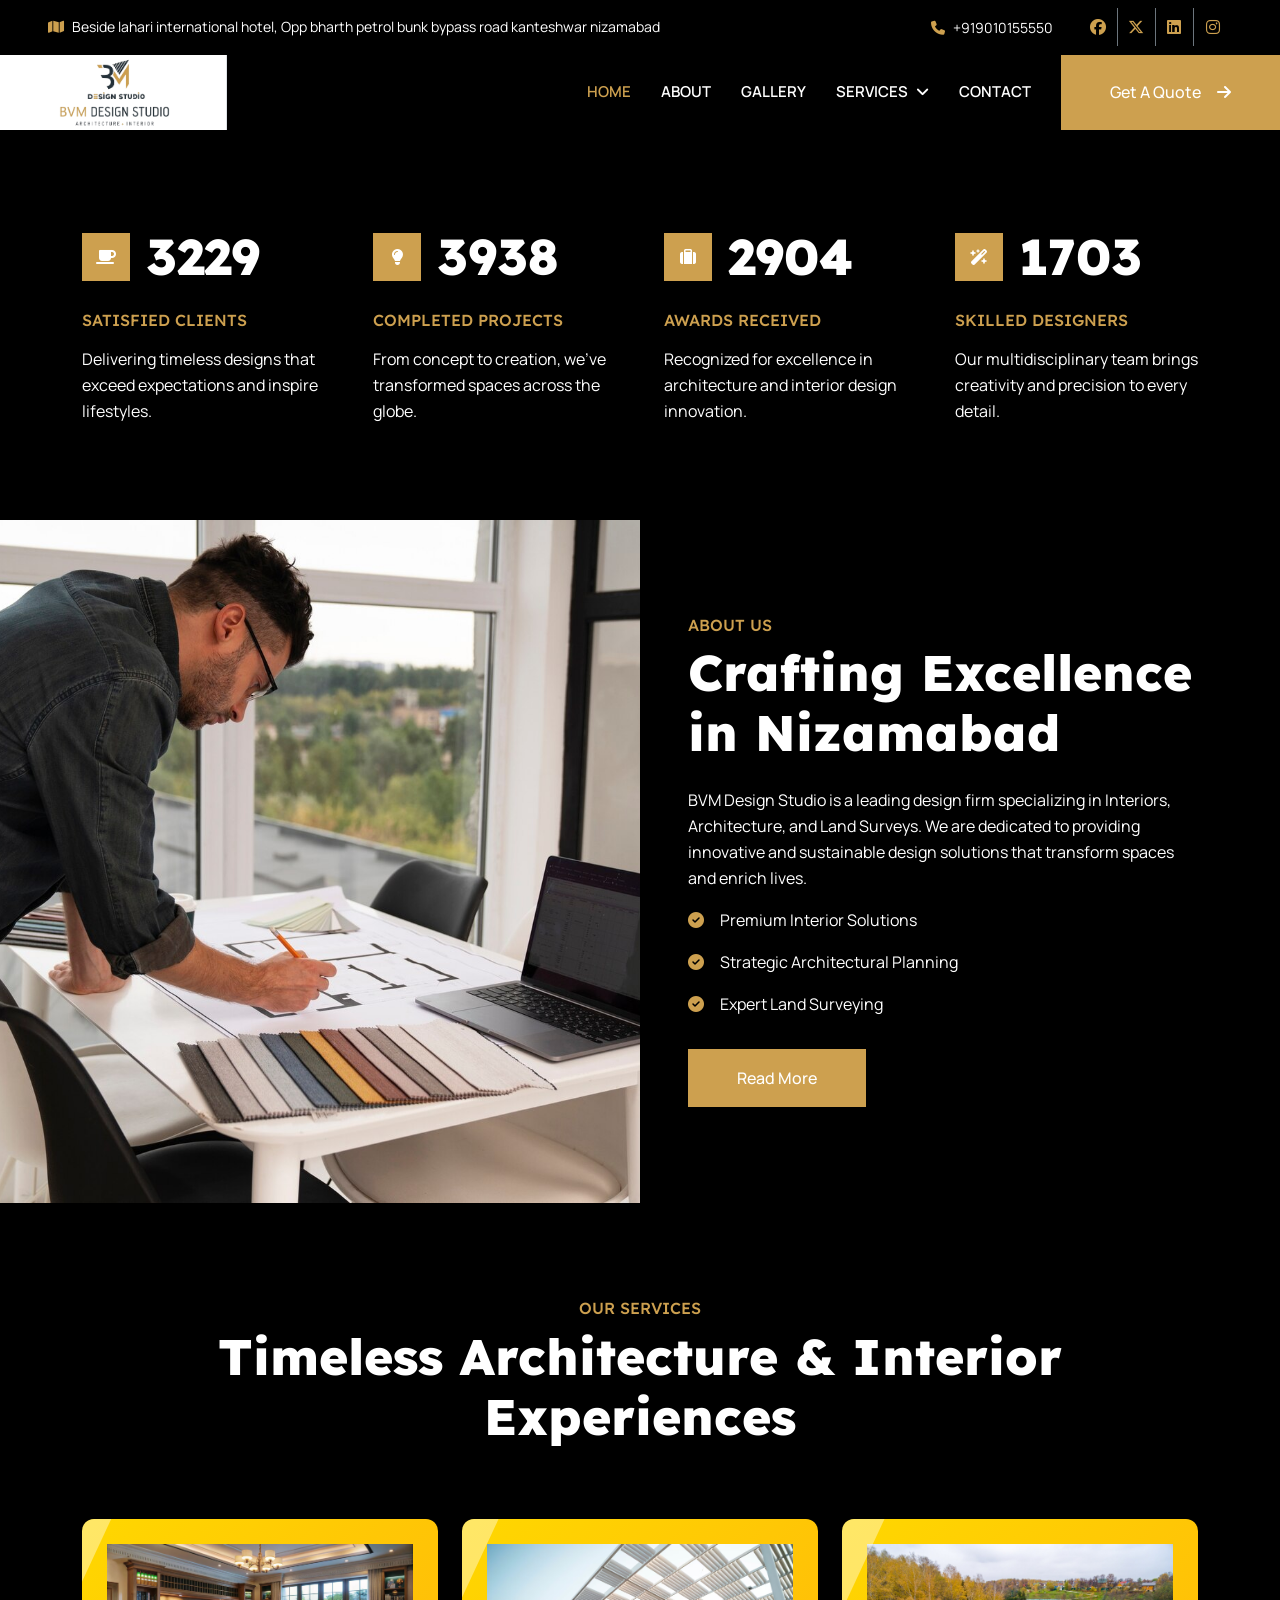
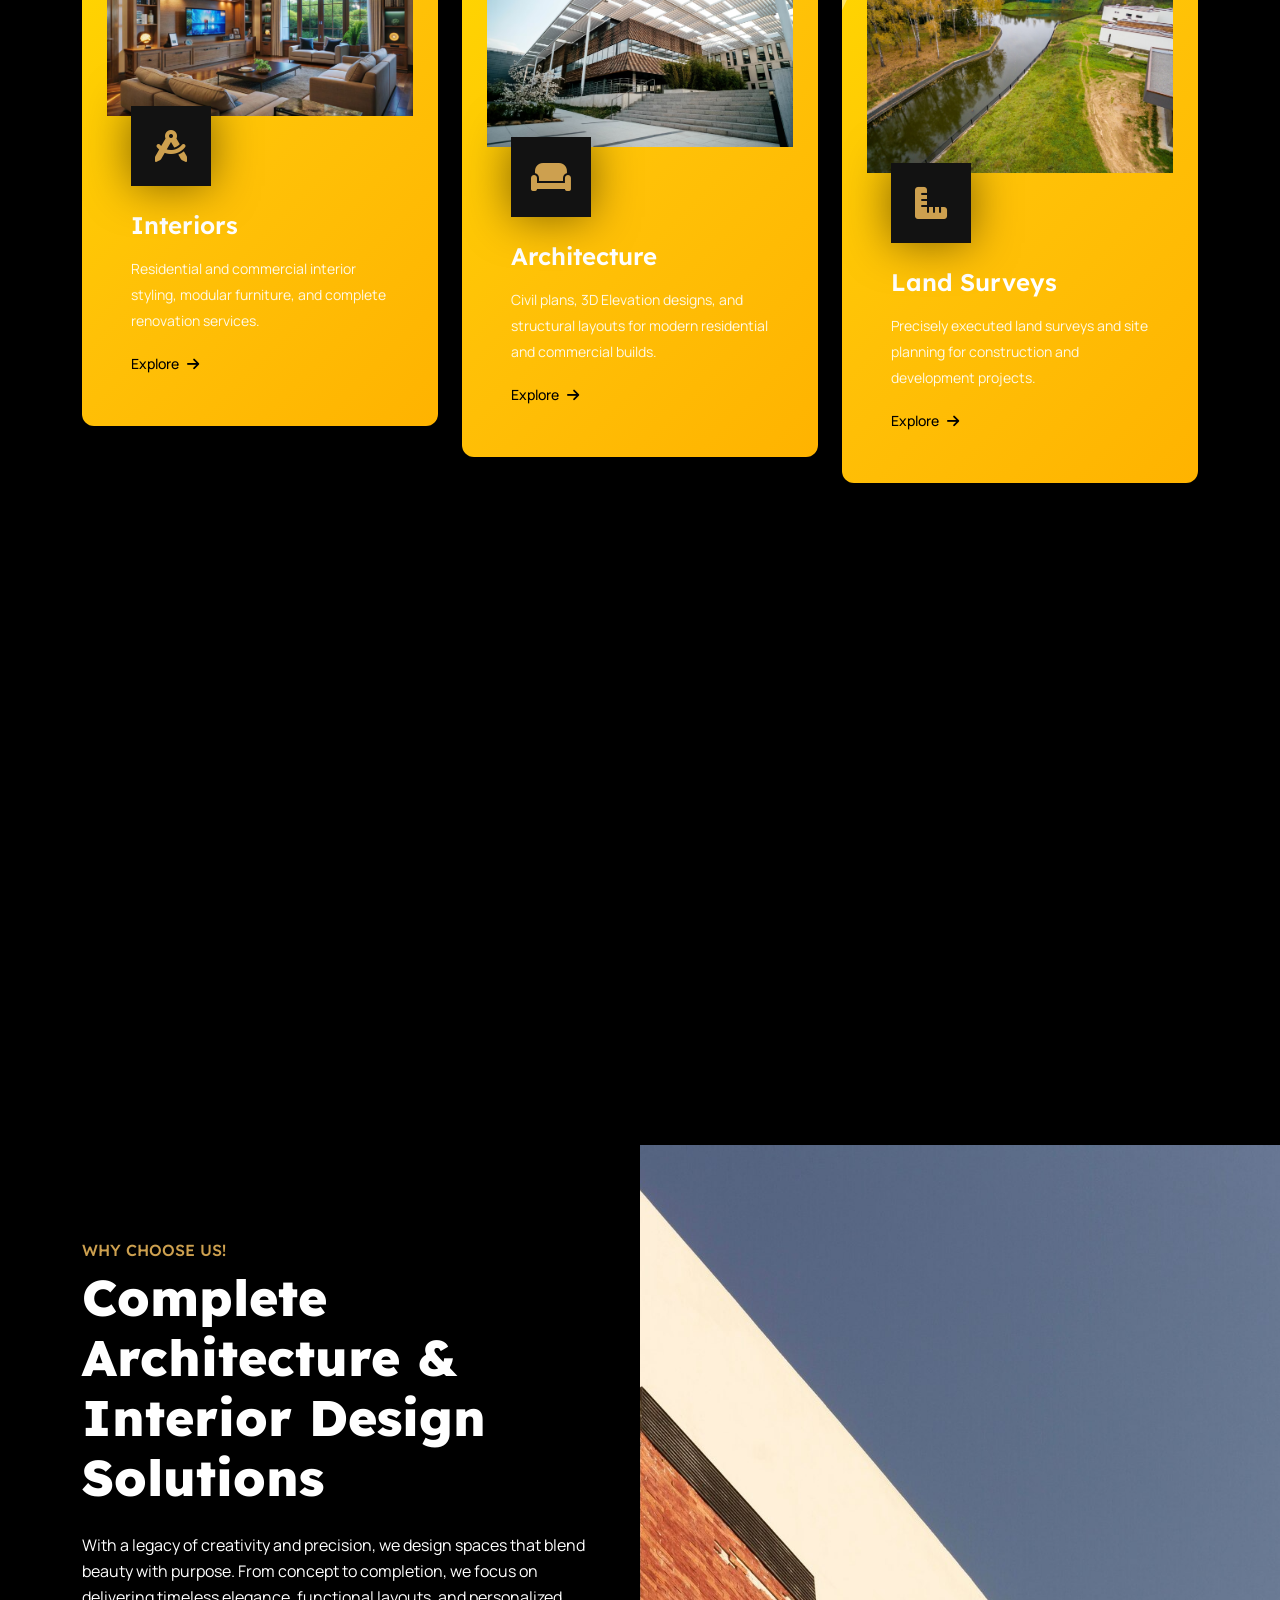
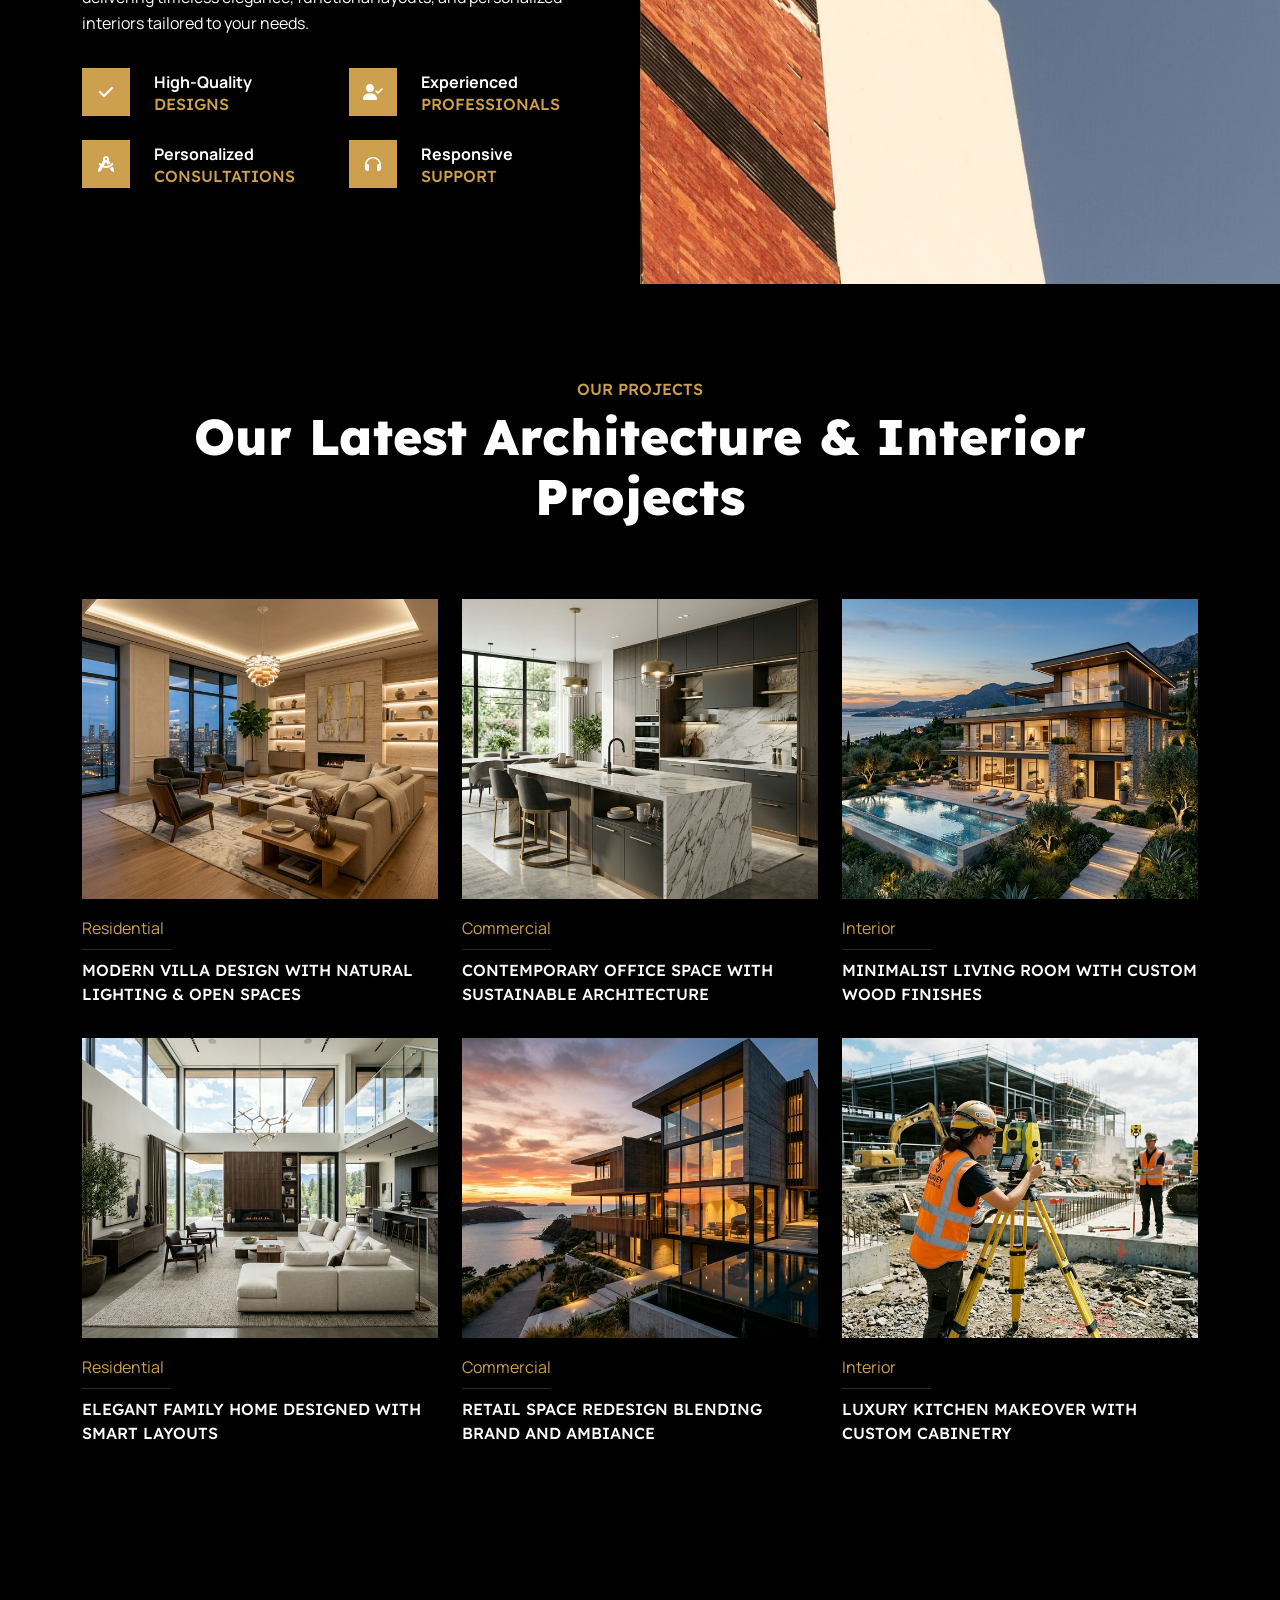
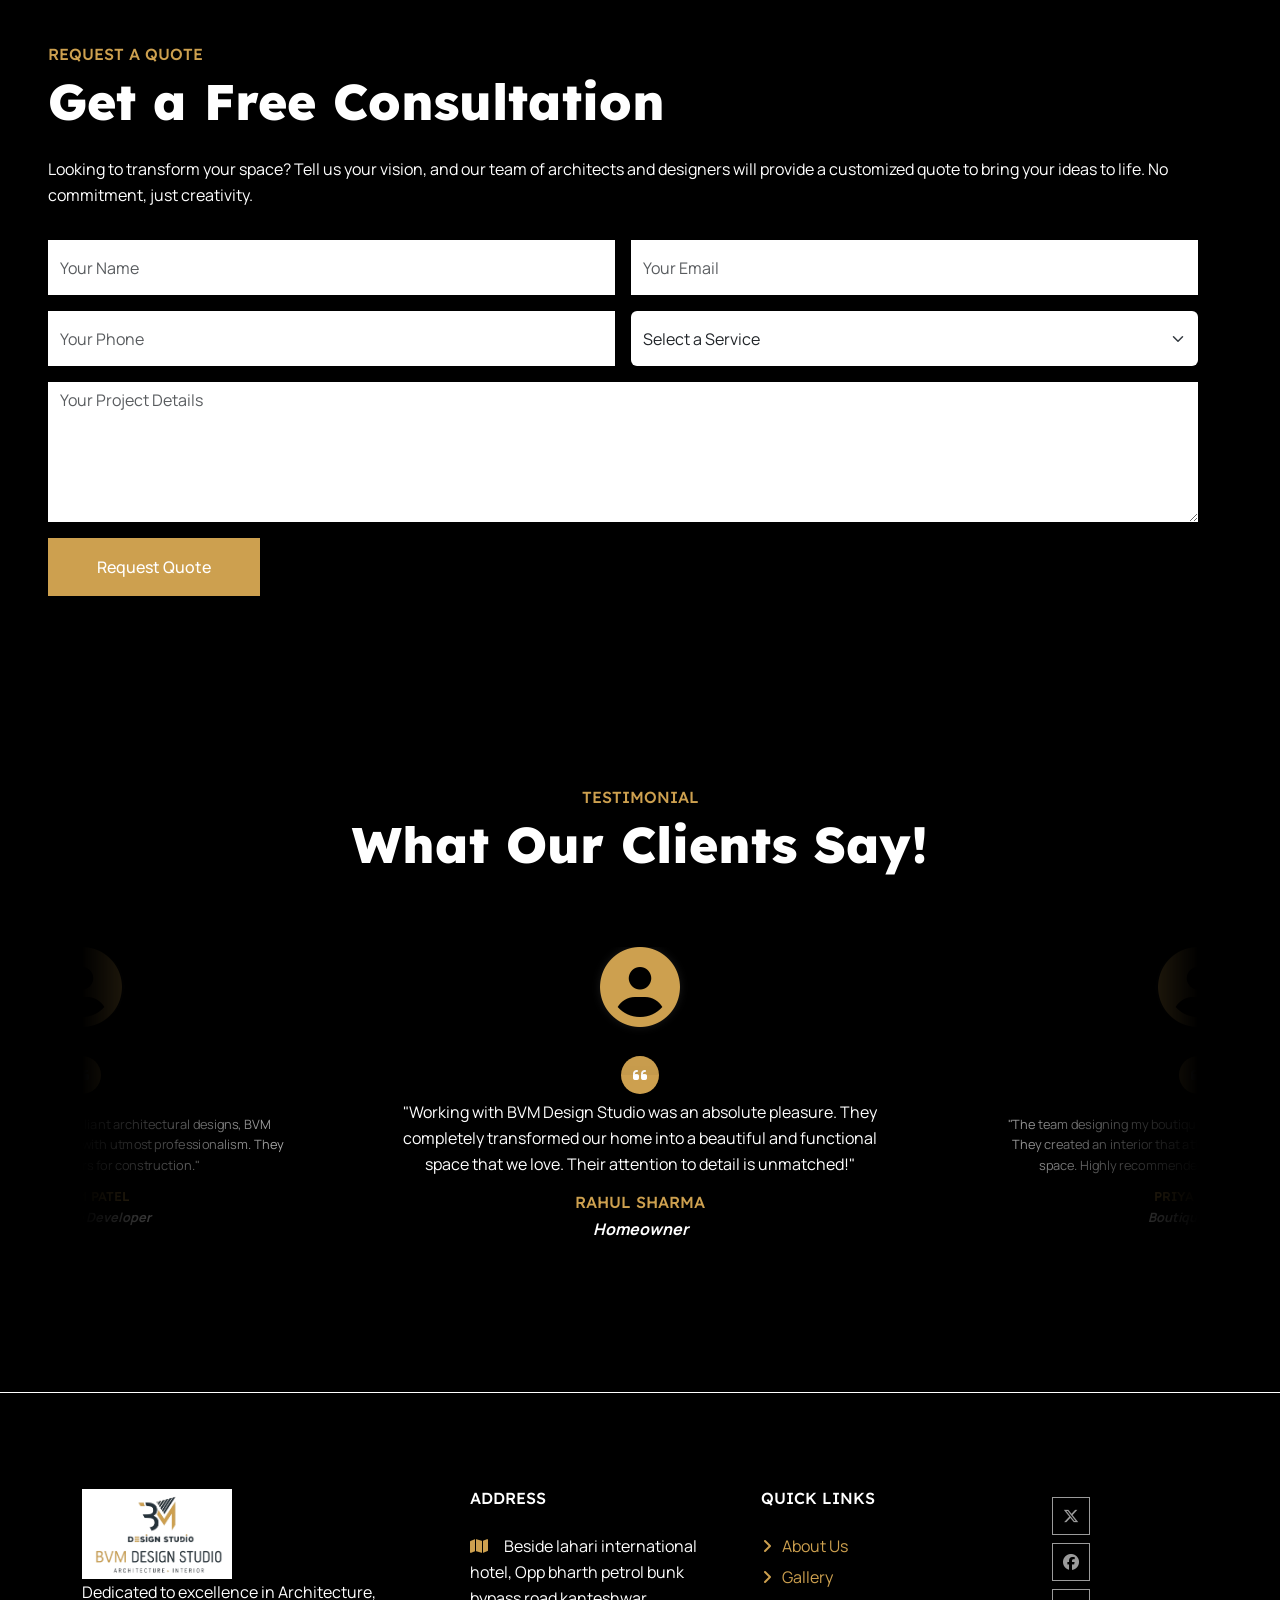
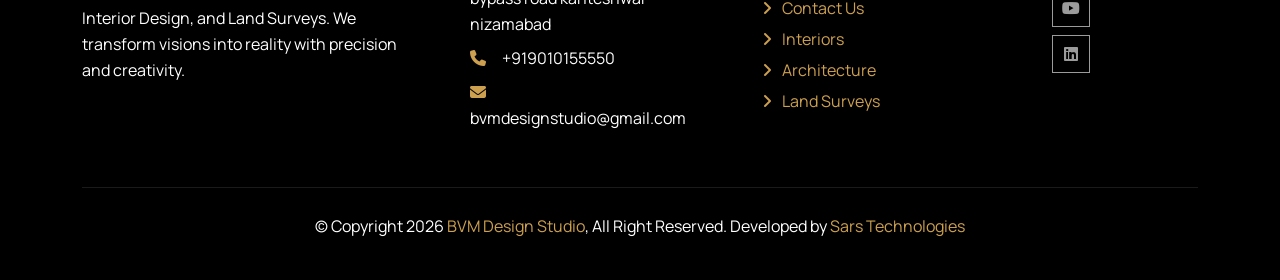
==== commit 34f3885d: "pp" ====
--- a/index.html
+++ b/index.html
@@ -28,7 +28,7 @@
 <body>
     <!-- Spinner Start -->
     <div id="spinner"
-        class="show bg-white position-fixed translate-middle w-100 vh-100 top-50 start-50 d-flex align-items-center justify-content-center">
+        class="show bg-black position-fixed translate-middle w-100 vh-100 top-50 start-50 d-flex align-items-center justify-content-center">
         <div class="spinner-border text-primary" style="width: 3rem; height: 3rem;" role="status">
             <span class="sr-only">Loading...</span>
         </div>
@@ -53,7 +53,7 @@
             <div class="col-lg-5 px-5 text-end">
                 <div class="h-100 d-inline-flex align-items-center me-4">
                     <small class="fa-solid fa-phone text-primary me-2"></small>
-                    <small class="text-white">+012 345 6789</small>
+                    <small class="text-white">+919010155550</small>
                 </div>
                 <div class="h-100 d-inline-flex align-items-center mx-n2">
                     <a class="btn btn-square btn-link rounded-0 border-0 border-end border-secondary" href="#"><i
@@ -71,7 +71,7 @@
 
 
     <!-- Navbar Start -->
-    <nav class="navbar navbar-expand-lg bg-white navbar-light sticky-top p-0">
+    <nav class="navbar navbar-expand-lg bg-black navbar-dark sticky-top p-0">
         <a href="index.html" class="navbar-brand d-flex align-items-center border-end px-4 px-lg-5">
             <img src="assets/images/bvm.png" alt="Best Interior Designer in Nizamabad">
         </a>
@@ -82,9 +82,10 @@
             <div class="navbar-nav ms-auto p-4 p-lg-0">
                 <a href="index.html" class="nav-item nav-link active">Home</a>
                 <a href="about.html" class="nav-item nav-link">About</a>
+                <a href="gallery.html" class="nav-item nav-link">Gallery</a>
                 <div class="nav-item dropdown">
                     <a href="#" class="nav-link dropdown-toggle" data-bs-toggle="dropdown">Services</a>
-                    <div class="dropdown-menu bg-light m-0">
+                    <div class="dropdown-menu bg-dark m-0">
                         <a href="interiors.html" class="dropdown-item">Interiors</a>
                         <a href="architecture.html" class="dropdown-item">Architecture</a>
                         <a href="land-surveys.html" class="dropdown-item">Land Surveys</a>
@@ -209,7 +210,7 @@
 
 
     <!-- About Start -->
-    <div class="container-fluid bg-light overflow-hidden my-5 px-lg-0">
+    <div class="container-fluid bg-black overflow-hidden my-5 px-lg-0">
         <div class="container about px-lg-0">
             <div class="row g-0 mx-lg-0">
                 <div class="col-lg-6 ps-lg-0 wow fadeIn" data-wow-delay="0.1s" style="min-height: 400px;">
@@ -306,8 +307,7 @@
                             </div>
                             <h4 class="mb-3">Color & Material Consulting</h4>
                             <p>Helping you select finishes and palettes that enhance your environment.</p>
-                            <a class="small fw-medium" href="service.html">Read More<i
-                                    class="fa fa-arrow-right ms-2"></i></a>
+                            <a class="small fw-medium" href="#">Read More<i class="fa fa-arrow-right ms-2"></i></a>
                         </div>
                     </div>
                 </div>
@@ -321,8 +321,7 @@
                             </div>
                             <h4 class="mb-3">Urban Planning</h4>
                             <p>Strategic planning for residential and commercial development projects.</p>
-                            <a class="small fw-medium" href="service.html">Read More<i
-                                    class="fa fa-arrow-right ms-2"></i></a>
+                            <a class="small fw-medium" href="#">Read More<i class="fa fa-arrow-right ms-2"></i></a>
                         </div>
                     </div>
                 </div>
@@ -336,8 +335,7 @@
                             </div>
                             <h4 class="mb-3">Project Supervision</h4>
                             <p>End-to-end management ensuring on-time, on-budget, and quality execution.</p>
-                            <a class="small fw-medium" href="service.html">Read More<i
-                                    class="fa fa-arrow-right ms-2"></i></a>
+                            <a class="small fw-medium" href="#">Read More<i class="fa fa-arrow-right ms-2"></i></a>
                         </div>
                     </div>
                 </div>
@@ -348,7 +346,7 @@
 
 
     <!-- Feature Start -->
-    <div class="container-fluid bg-light overflow-hidden my-5 px-lg-0">
+    <div class="container-fluid bg-black overflow-hidden my-5 px-lg-0">
         <div class="container feature px-lg-0">
             <div class="row g-0 mx-lg-0">
                 <div class="col-lg-6 feature-text py-5 wow fadeIn" data-wow-delay="0.1s">
@@ -538,7 +536,7 @@
 
 
     <!-- Quote Start -->
-    <div class="container-fluid bg-light overflow-hidden my-5 px-lg-0">
+    <div class="container-fluid bg-black overflow-hidden my-5 px-lg-0">
         <div class="container quote px-lg-0">
             <div class="row g-0 mx-lg-0">
 
@@ -605,8 +603,8 @@
             <div class="owl-carousel testimonial-carousel wow fadeInUp" data-wow-delay="0.1s">
                 <div class="testimonial-item text-center">
                     <div class="testimonial-img position-relative">
-                        <i class="fa fa-user-circle fa-5x text-primary bg-white rounded-circle mb-5"
-                            style="box-shadow: 0 0 10px rgba(0,0,0,0.1);"></i>
+                        <i class="fa fa-user-circle fa-5x text-primary bg-black rounded-circle mb-5"
+                            style="box-shadow: 0 0 10px rgba(255,255,255,0.1);"></i>
                         <div class="btn-square bg-primary rounded-circle">
                             <i class="fa fa-quote-left text-white"></i>
                         </div>
@@ -621,8 +619,8 @@
                 </div>
                 <div class="testimonial-item text-center">
                     <div class="testimonial-img position-relative">
-                        <i class="fa fa-user-circle fa-5x text-primary bg-white rounded-circle mb-5"
-                            style="box-shadow: 0 0 10px rgba(0,0,0,0.1);"></i>
+                        <i class="fa fa-user-circle fa-5x text-primary bg-black rounded-circle mb-5"
+                            style="box-shadow: 0 0 10px rgba(255,255,255,0.1);"></i>
                         <div class="btn-square bg-primary rounded-circle">
                             <i class="fa fa-quote-left text-white"></i>
                         </div>
@@ -636,8 +634,8 @@
                 </div>
                 <div class="testimonial-item text-center">
                     <div class="testimonial-img position-relative">
-                        <i class="fa fa-user-circle fa-5x text-primary bg-white rounded-circle mb-5"
-                            style="box-shadow: 0 0 10px rgba(0,0,0,0.1);"></i>
+                        <i class="fa fa-user-circle fa-5x text-primary bg-black rounded-circle mb-5"
+                            style="box-shadow: 0 0 10px rgba(255,255,255,0.1);"></i>
                         <div class="btn-square bg-primary rounded-circle">
                             <i class="fa fa-quote-left text-white"></i>
                         </div>
@@ -669,14 +667,14 @@
                     <h5 class="text-white mb-4">Address</h5>
                     <p class="mb-2 text-white"><i class="fa-solid fa-map me-3 text-primary"></i>Beside lahari
                         international hotel, Opp bharth petrol bunk bypass road kanteshwar nizamabad</p>
-                    <p class="mb-2 text-white"><i class="fa-solid fa-phone me-3 text-primary"></i>+91 [Your Phone
-                        Number]</p>
+                    <p class="mb-2 text-white"><i class="fa-solid fa-phone me-3 text-primary"></i>+919010155550</p>
                     <p class="mb-2 text-white"><i
-                            class="fa-solid fa-envelope me-3 text-primary"></i>info@bvmdesignstudio.com</p>
+                            class="fa-solid fa-envelope me-3 text-primary"></i>bvmdesignstudio@gmail.com</p>
                 </div>
                 <div class="col-lg-3 col-md-6">
                     <h5 class="text-white mb-4">Quick Links</h5>
                     <a class="btn btn-link" href="about.html">About Us</a>
+                    <a class="btn btn-link" href="gallery.html">Gallery</a>
                     <a class="btn btn-link" href="contact.html">Contact Us</a>
                     <a class="btn btn-link" href="interiors.html">Interiors</a>
                     <a class="btn btn-link" href="architecture.html">Architecture</a>
--- a/assets/css/master.css
+++ b/assets/css/master.css
@@ -2,13 +2,13 @@
 
 :root {
     --primary: #cda04f;
-    --secondary: #FFC371;
-    --light: #F5F5F5;
-    --dark: #212529;
-    --white: #ffffff;
-    --gradient-primary: linear-gradient(89deg, rgba(255, 95, 109, 1) 0%, rgba(255, 195, 113, 1) 51%);
-    --gradient-primary-inverse: linear-gradient(to right, #FFC371 0%, #cda04f 100%);
-    --gradient-primary-color: linear-gradient(45deg, #ff6a6a, #fcd283);
+    --secondary: #c78f28;
+    --light: #121212;
+    --dark: #000000;
+    --white: #fff;
+    --gradient-primary: linear-gradient(89deg, rgba(229, 62, 62, 1) 0%, rgba(155, 44, 44, 1) 51%);
+    --gradient-primary-inverse: linear-gradient(to right, #cda04f 0%, #cda04f 100%);
+    --gradient-primary-color: linear-gradient(45deg, #cda04f, #cda04f);
 }
 
 /*** Spinner ***/
@@ -24,8 +24,8 @@
     font-weight: 400;
     font-size: 16px;
     line-height: 26px;
-    color: var(--dark);
-    background-color: var(--white);
+    color: var(--white);
+    background-color: var(--dark);
     margin: 0;
     padding: 0;
     position: relative;
@@ -42,9 +42,14 @@
     }
 }
 
+.footer {
+    border-top: 1px solid var(--white);
+}
+
 .footer-img {
-    width: 200px;
+    width: 150px;
     mix-blend-mode: screen;
+    background: var(--white);
 }
 
 .text-primary {
@@ -95,7 +100,7 @@
 h5,
 h6 {
     font-family: "Lexend Deca", sans-serif;
-    color: var(--dark);
+    color: var(--white);
 }
 
 h1 {
@@ -111,7 +116,7 @@
 
 p {
     font-family: "Manrope", sans-serif;
-    color: var(--dark);
+    color: var(--white);
 }
 
 a {
@@ -445,7 +450,7 @@
 
 .btn.btn-primary,
 .btn.btn-outline-primary:hover {
-    color: #FFFFFF;
+    color: #ffffff;
 }
 
 .btn-outline-primary {
@@ -457,6 +462,7 @@
 .btn-outline-primary:focus {
     background-color: var(--primary);
     border-color: var(--primary);
+    color: #ffffff;
 }
 
 .btn-square {
@@ -508,10 +514,14 @@
     height: 75px;
 }
 
+.navbar .navbar-brand {
+    background: var(--white);
+}
+
 .navbar .navbar-nav .nav-link {
     margin-right: 30px;
     padding: 25px 0;
-    color: var(--dark);
+    color: var(--white);
     font-size: 15px;
     font-weight: 600;
     text-transform: uppercase;
@@ -625,8 +635,8 @@
     width: 45px;
     height: 45px;
     margin: 5px 0;
-    background: #FFFFFF;
-    box-shadow: 0 0 30px rgba(255, 255, 255, .9);
+    background: #121212;
+    box-shadow: 0 0 30px rgba(0, 0, 0, .5);
     border-radius: 45px;
     transition: .5s;
 }
@@ -695,7 +705,48 @@
 
 /*** Service ***/
 .service-item {
-    box-shadow: 0 0 45px rgba(0, 0, 0, .08);
+    background: linear-gradient(135deg, #FFD700, #FFC107, #FFB300);
+    color: #000;
+    border-radius: 12px;
+    padding: 25px;
+    transition: all 0.4s ease;
+    box-shadow: 0 8px 20px rgba(0, 0, 0, 0.15);
+    position: relative;
+    overflow: hidden;
+}
+
+/* Shine effect */
+.service-item::before {
+    content: "";
+    position: absolute;
+    top: 0;
+    left: -75%;
+    width: 50%;
+    height: 100%;
+    background: rgba(255, 255, 255, 0.4);
+    transform: skewX(-25deg);
+    transition: 0.5s;
+}
+
+/* Hover effects */
+.service-item:hover::before {
+    left: 125%;
+}
+
+.service-item:hover {
+    transform: translateY(-10px) scale(1.02);
+    box-shadow: 0 15px 35px rgba(255, 193, 7, 0.5);
+}
+
+/* Optional: text styling */
+.service-item h4 {
+    font-weight: 600;
+    margin-bottom: 10px;
+}
+
+.service-item p {
+    font-size: 14px;
+    opacity: 0.9;
 }
 
 .service-icon {
@@ -707,8 +758,8 @@
     align-items: center;
     justify-content: center;
     color: var(--primary);
-    background: #FFFFFF;
-    box-shadow: 0 0 45px rgba(0, 0, 0, .08);
+    background: #121212;
+    box-shadow: 0 0 45px rgba(0, 0, 0, .5);
     transition: .5s;
 }
 
@@ -718,7 +769,7 @@
 }
 
 .service-item a {
-    color: var(--primary);
+    color: var(--dark);
 }
 
 .service-item a:hover,
@@ -772,7 +823,20 @@
 
 .portfolio-img {
     position: relative;
-}
+    overflow: hidden;
+}
+
+.portfolio-img img {
+    width: 100%;
+    height: 300px;
+    object-fit: cover;
+    transition: transform 0.6s cubic-bezier(0.4, 0, 0.2, 1);
+}
+
+.portfolio-item:hover .portfolio-img img {
+    transform: scale(1.15);
+}
+
 
 .portfolio-img::after {
     position: absolute;
@@ -787,6 +851,10 @@
 .portfolio-item:hover .portfolio-img::after {
     width: 100%;
     right: 0;
+}
+
+.portfolio-item h5 {
+    color: var(--white);
 }
 
 .portfolio-btn {
@@ -855,7 +923,7 @@
     flex-direction: column;
     align-items: center;
     justify-content: flex-end;
-    background: #FFFFFF;
+    background: #1a1a1a;
     transition: .5s;
 }
 
@@ -868,7 +936,7 @@
     left: 0;
     height: 100%;
     width: 0;
-    background: linear-gradient(to right, rgba(255, 255, 255, 1) 0%, rgba(255, 255, 255, 0) 100%);
+    background: linear-gradient(to right, rgba(0, 0, 0, 1) 0%, rgba(0, 0, 0, 0) 100%);
     z-index: 1;
 }
 
@@ -879,7 +947,7 @@
     right: 0;
     height: 100%;
     width: 0;
-    background: linear-gradient(to left, rgba(255, 255, 255, 1) 0%, rgba(255, 255, 255, 0) 100%);
+    background: linear-gradient(to left, rgba(0, 0, 0, 1) 0%, rgba(0, 0, 0, 0) 100%);
     z-index: 1;
 }
 
@@ -1021,13 +1089,34 @@
     box-shadow: none;
 }
 
+.pdf-card {
+    transition: all 0.4s ease;
+    border: 1px solid rgba(255, 255, 255, 0.1) !important;
+}
+
+.pdf-card:hover {
+    transform: translateY(-10px);
+    border-color: var(--primary) !important;
+    box-shadow: 0 10px 20px rgba(0, 0, 0, 0.5);
+    background: #1a1a1a !important;
+}
+
+.pdf-card i {
+    transition: transform 0.4s ease;
+}
+
+.pdf-card:hover i {
+    transform: scale(1.2);
+}
+
+
 .footer .copyright {
     padding: 25px 0;
     border-top: 1px solid rgba(256, 256, 256, .1);
 }
 
 .footer .copyright a {
-    color: var(--light);
+    color: var(--primary);
 }
 
 .footer .copyright a:hover {
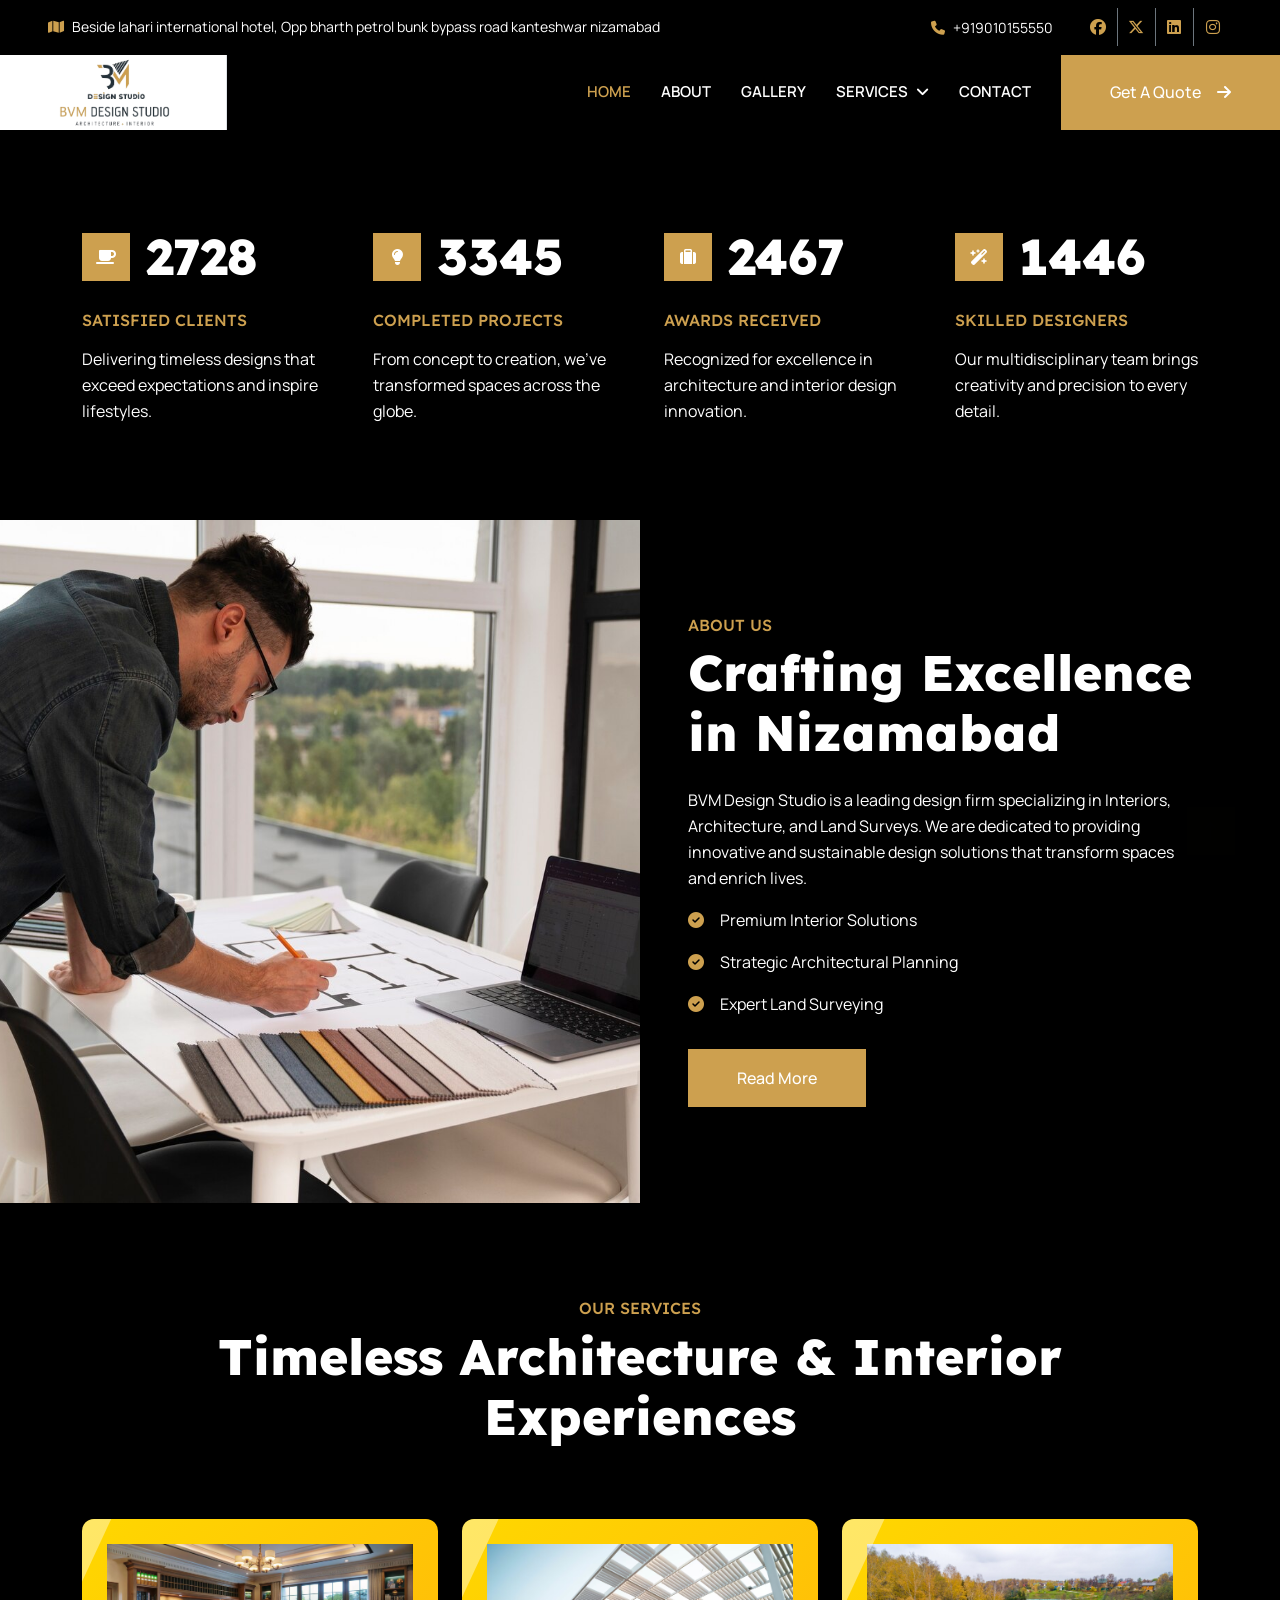
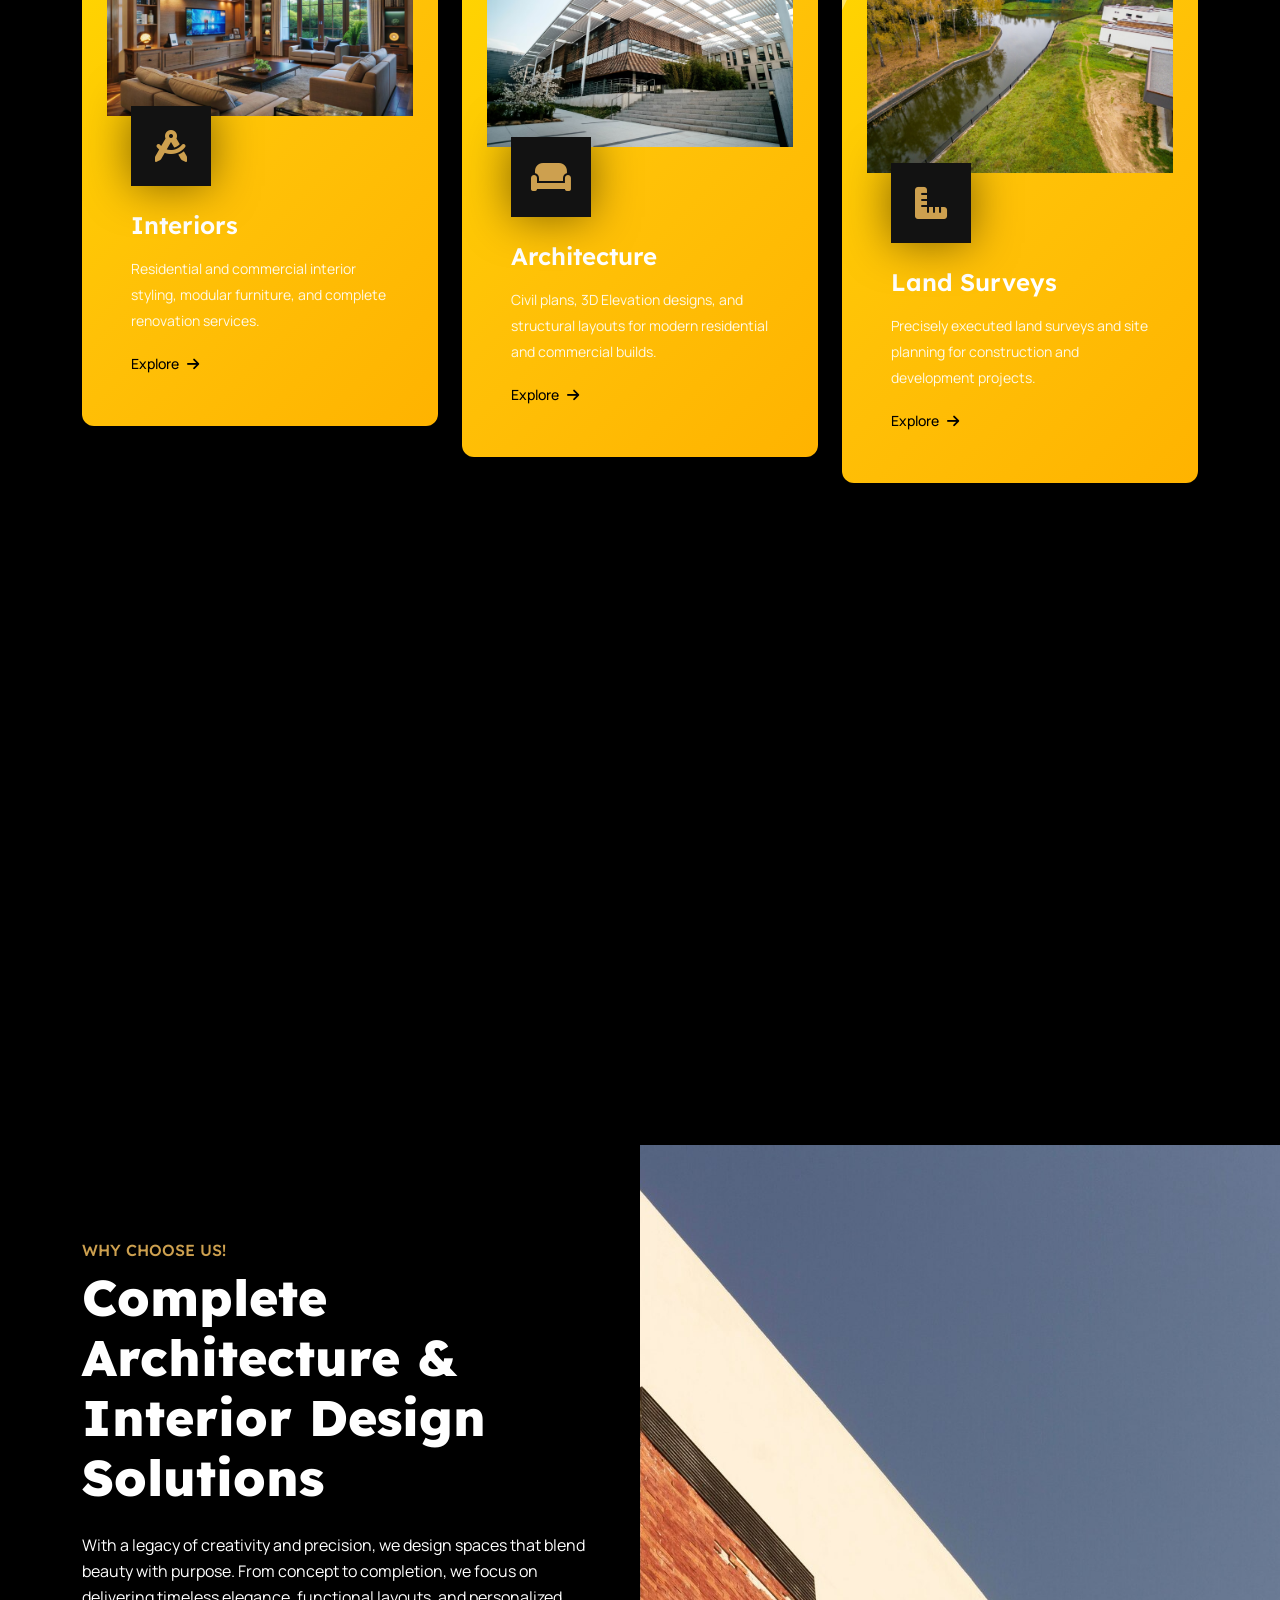
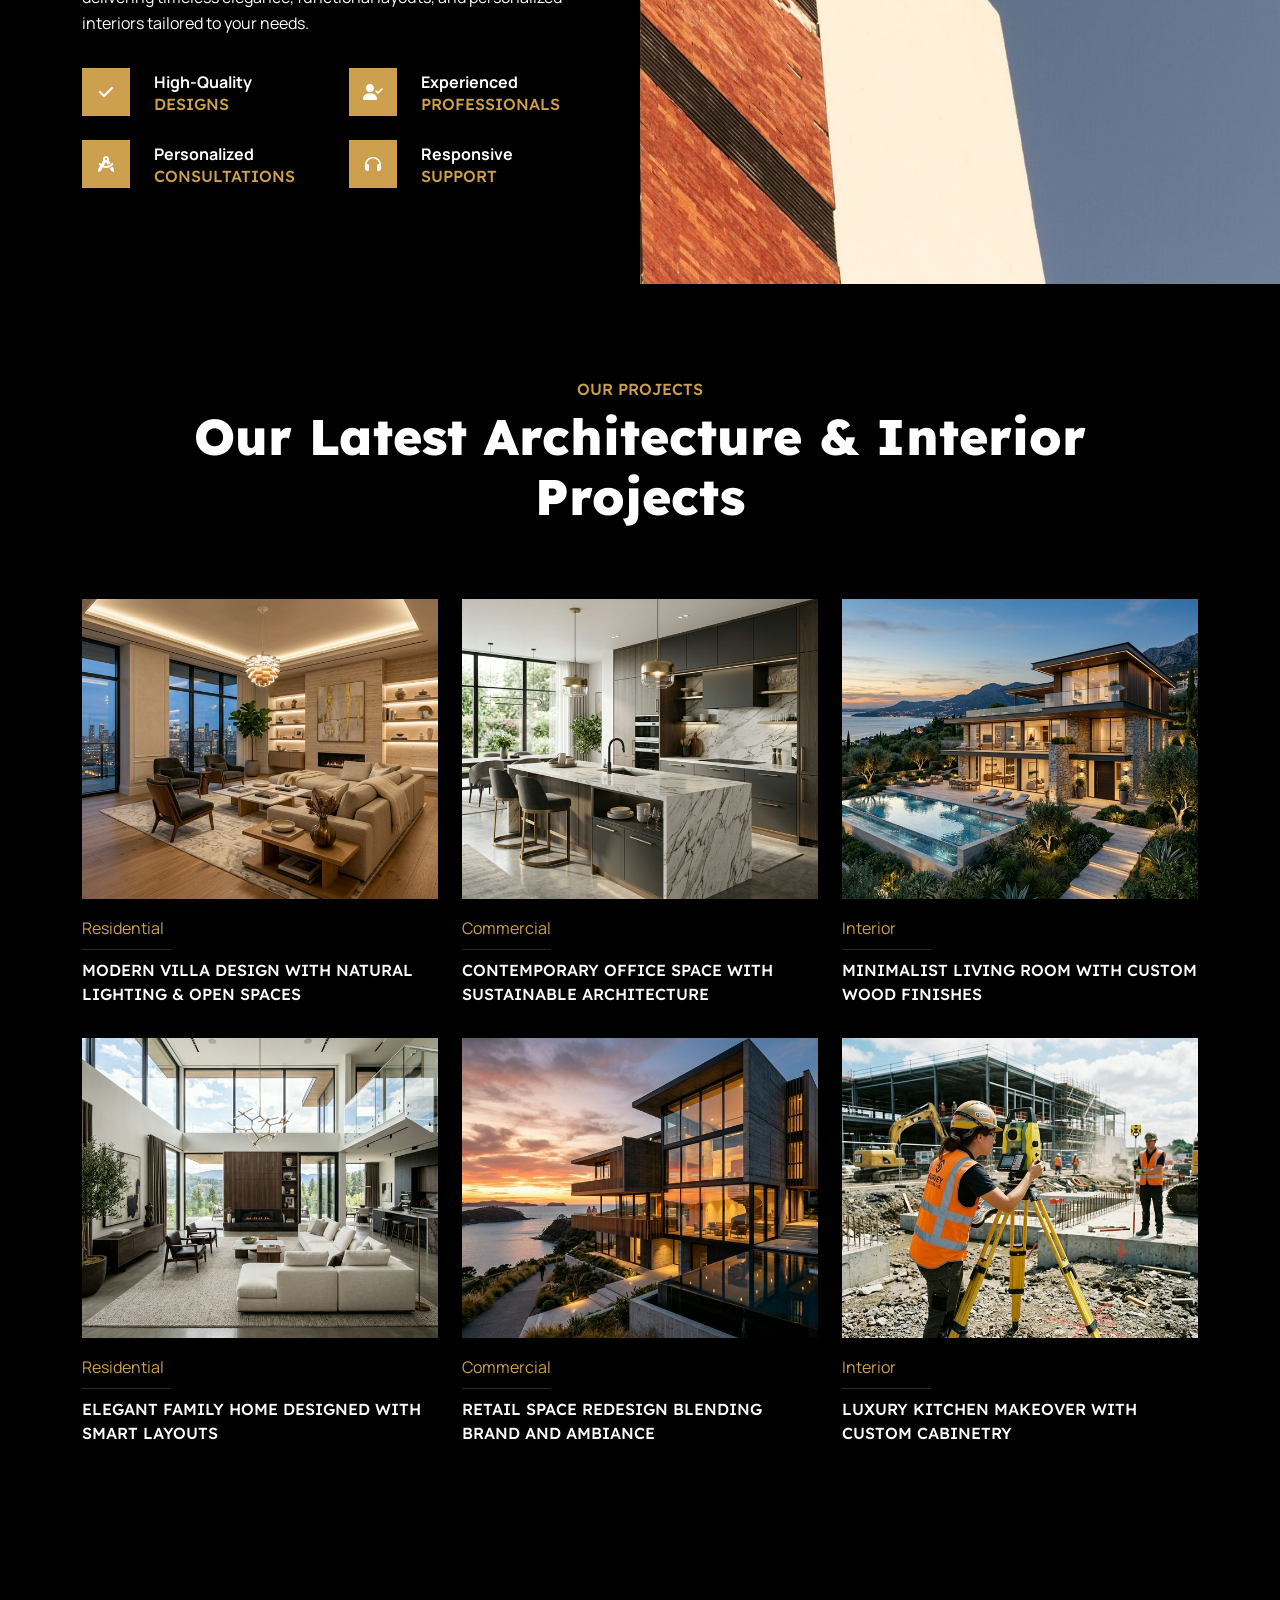
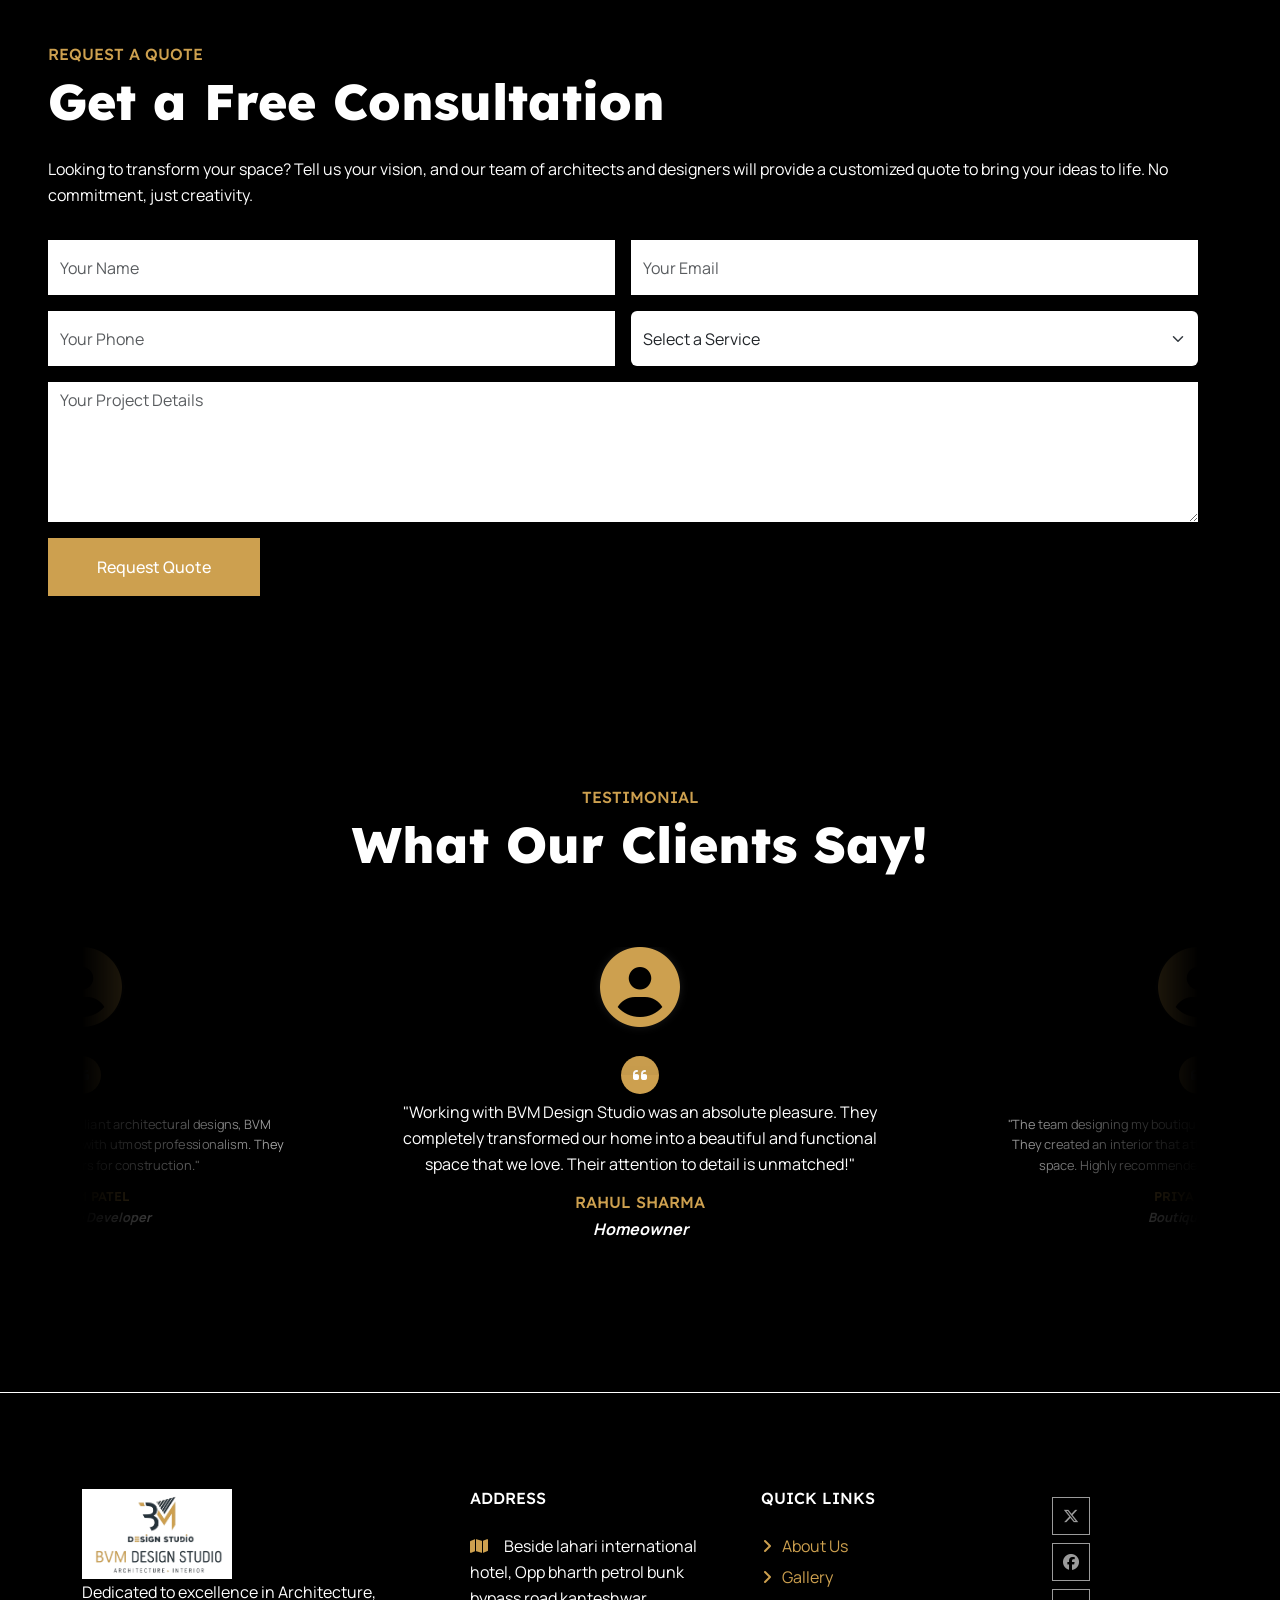
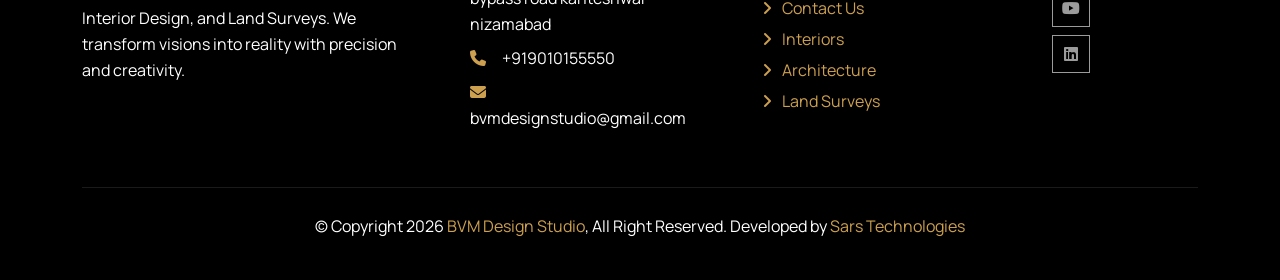
==== commit 340b1d20: "implement interior service sub-categories and add commercial/residential gallery assets" ====
--- a/index.html
+++ b/index.html
@@ -86,7 +86,14 @@
                 <div class="nav-item dropdown">
                     <a href="#" class="nav-link dropdown-toggle" data-bs-toggle="dropdown">Services</a>
                     <div class="dropdown-menu bg-dark m-0">
-                        <a href="interiors.html" class="dropdown-item">Interiors</a>
+                        <div class="dropdown-submenu">
+                            <a href="interiors.html" class="dropdown-item">Interiors <i
+                                    class="fa fa-angle-right float-end mt-1"></i></a>
+                            <div class="dropdown-menu bg-dark">
+                                <a href="residential-interiors.html" class="dropdown-item">Residential</a>
+                                <a href="commercial-interiors.html" class="dropdown-item">Commercial</a>
+                            </div>
+                        </div>
                         <a href="architecture.html" class="dropdown-item">Architecture</a>
                         <a href="land-surveys.html" class="dropdown-item">Land Surveys</a>
                     </div>
@@ -434,7 +441,7 @@
                             <a class="btn btn-lg-square btn-outline-light rounded-circle mx-1"
                                 href="assets/images/project-1.jpg" data-lightbox="portfolio"><i
                                     class="bi bi-zoom-in"></i></a>
-                            <a class="btn btn-lg-square btn-outline-light rounded-circle mx-1" href="interiors.html"><i
+                            <a class="btn btn-lg-square btn-outline-light rounded-circle mx-1" href="residential-interiors.html"><i
                                     class="bi bi-link-45deg"></i></a>
                         </div>
                     </div>
@@ -468,7 +475,7 @@
                             <a class="btn btn-lg-square btn-outline-light rounded-circle mx-1"
                                 href="assets/images/project-3.jpg" data-lightbox="portfolio"><i
                                     class="bi bi-zoom-in"></i></a>
-                            <a class="btn btn-lg-square btn-outline-light rounded-circle mx-1" href="interiors.html"><i
+                            <a class="btn btn-lg-square btn-outline-light rounded-circle mx-1" href="residential-interiors.html"><i
                                     class="bi bi-link-45deg"></i></a>
                         </div>
                     </div>
@@ -485,7 +492,7 @@
                             <a class="btn btn-lg-square btn-outline-light rounded-circle mx-1"
                                 href="assets/images/project-4.jpg" data-lightbox="portfolio"><i
                                     class="bi bi-zoom-in"></i></a>
-                            <a class="btn btn-lg-square btn-outline-light rounded-circle mx-1" href="interiors.html"><i
+                            <a class="btn btn-lg-square btn-outline-light rounded-circle mx-1" href="residential-interiors.html"><i
                                     class="bi bi-link-45deg"></i></a>
                         </div>
                     </div>
@@ -519,7 +526,7 @@
                             <a class="btn btn-lg-square btn-outline-light rounded-circle mx-1"
                                 href="assets/images/project-6.jpg" data-lightbox="portfolio"><i
                                     class="bi bi-zoom-in"></i></a>
-                            <a class="btn btn-lg-square btn-outline-light rounded-circle mx-1" href="interiors.html"><i
+                            <a class="btn btn-lg-square btn-outline-light rounded-circle mx-1" href="residential-interiors.html"><i
                                     class="bi bi-link-45deg"></i></a>
                         </div>
                     </div>
--- a/assets/css/master.css
+++ b/assets/css/master.css
@@ -1,1124 +1,1268 @@
-@import url('https://fonts.googleapis.com/css2?family=Lexend+Deca:wght@100..900&family=Manrope:wght@200..800&display=swap');
-
-:root {
-    --primary: #cda04f;
-    --secondary: #c78f28;
-    --light: #121212;
-    --dark: #000000;
-    --white: #fff;
-    --gradient-primary: linear-gradient(89deg, rgba(229, 62, 62, 1) 0%, rgba(155, 44, 44, 1) 51%);
-    --gradient-primary-inverse: linear-gradient(to right, #cda04f 0%, #cda04f 100%);
-    --gradient-primary-color: linear-gradient(45deg, #cda04f, #cda04f);
-}
-
-/*** Spinner ***/
-html,
-body {
-    height: auto;
-    width: 100%;
-    overflow-x: hidden;
-}
-
-body {
-    font-family: "Manrope", sans-serif;
-    font-weight: 400;
-    font-size: 16px;
-    line-height: 26px;
-    color: var(--white);
-    background-color: var(--dark);
-    margin: 0;
-    padding: 0;
-    position: relative;
-    height: 100%;
-}
-
-.navbar-brand img {
-    width: 130px;
-}
-
-@media (max-width: 991.98px) {
-    .footer .col-lg-2 .d-flex {
-        flex-direction: row !important;
-    }
-}
-
-.footer {
-    border-top: 1px solid var(--white);
-}
-
-.footer-img {
-    width: 150px;
-    mix-blend-mode: screen;
-    background: var(--white);
-}
-
-.text-primary {
-    color: var(--primary) !important;
-}
-
-.text-primary-gradient {
-    background: var(--gradient-primary-color);
-    -webkit-background-clip: text;
-    background-clip: text;
-    -webkit-text-fill-color: transparent;
-}
-
-.text-secondary {
-    color: var(--secondary) !important;
-}
-
-.text-white {
-    color: var(--white) !important;
-}
-
-.text-light {
-    color: var(--light) !important;
-}
-
-.text-dark {
-    color: var(--dark) !important;
-}
-
-.bg-primary {
-    background-color: var(--primary) !important;
-}
-
-.bg-dark {
-    background-color: var(--dark) !important;
-}
-
-.bg-gradient-primary {
-    background-image: var(--gradient-primary);
-    display: inline-block;
-    background-size: 200% auto;
-}
-
-h1,
-h2,
-h3,
-h4,
-h5,
-h6 {
-    font-family: "Lexend Deca", sans-serif;
-    color: var(--white);
-}
-
-h1 {
-    font-weight: 800 !important;
-    font-size: 3.125rem;
-}
-
-h5 {
-    font-size: 1rem;
-    color: var(--primary);
-    text-transform: uppercase;
-}
-
-p {
-    font-family: "Manrope", sans-serif;
-    color: var(--white);
-}
-
-a {
-    text-decoration: none !important;
-    transition: .5s;
-}
-
-.form-control:focus {
-    box-shadow: none;
-}
-
-/*** Padding ***/
-.pt-0 {
-    padding-top: 0px !important;
-}
-
-.pt-10 {
-    padding-top: 10px !important;
-}
-
-.pt-20 {
-    padding-top: 20px !important;
-}
-
-.pt-30 {
-    padding-top: 30px !important;
-}
-
-.pt-40 {
-    padding-top: 40px !important;
-}
-
-.pt-50 {
-    padding-top: 50px !important;
-}
-
-.pt-60 {
-    padding-top: 60px !important;
-}
-
-.pt-70 {
-    padding-top: 70px !important;
-}
-
-.pt-80 {
-    padding-top: 80px !important;
-}
-
-.pt-90 {
-    padding-top: 90px !important;
-}
-
-.pt-100 {
-    padding-top: 100px !important;
-}
-
-.pt-110 {
-    padding-top: 110px !important;
-}
-
-.pt-120 {
-    padding-top: 120px !important;
-}
-
-.pr-0 {
-    padding-right: 0px !important;
-}
-
-.pr-10 {
-    padding-right: 10px !important;
-}
-
-.pr-20 {
-    padding-right: 20px !important;
-}
-
-.pr-30 {
-    padding-right: 30px !important;
-}
-
-.pr-40 {
-    padding-right: 40px !important;
-}
-
-.pr-50 {
-    padding-right: 50px !important;
-}
-
-.pr-60 {
-    padding-right: 60px !important;
-}
-
-.pr-70 {
-    padding-right: 70px !important;
-}
-
-.pr-80 {
-    padding-right: 80px !important;
-}
-
-.pr-90 {
-    padding-right: 90px !important;
-}
-
-.pr-100 {
-    padding-right: 100px !important;
-}
-
-.pr-110 {
-    padding-right: 110px !important;
-}
-
-.pr-120 {
-    padding-right: 120px !important;
-}
-
-.pl-0 {
-    padding-left: 0px !important;
-}
-
-.pl-10 {
-    padding-left: 10px !important;
-}
-
-.pl-20 {
-    padding-left: 20px !important;
-}
-
-.pl-30 {
-    padding-left: 30px !important;
-}
-
-.pl-40 {
-    padding-left: 40px !important;
-}
-
-.pl-50 {
-    padding-left: 50px !important;
-}
-
-.pl-60 {
-    padding-left: 60px !important;
-}
-
-.pl-70 {
-    padding-left: 70px !important;
-}
-
-.pl-80 {
-    padding-left: 80px !important;
-}
-
-.pl-90 {
-    padding-left: 90px !important;
-}
-
-.pl-100 {
-    padding-left: 100px !important;
-}
-
-.pl-110 {
-    padding-left: 110px !important;
-}
-
-.pl-120 {
-    padding-left: 120px !important;
-}
-
-.pb-0 {
-    padding-bottom: 0px !important;
-}
-
-.pb-10 {
-    padding-bottom: 10px !important;
-}
-
-.pb-20 {
-    padding-bottom: 20px !important;
-}
-
-.pb-30 {
-    padding-bottom: 30px !important;
-}
-
-.pb-40 {
-    padding-bottom: 40px !important;
-}
-
-.pb-50 {
-    padding-bottom: 50px !important;
-}
-
-.pb-60 {
-    padding-bottom: 60px !important;
-}
-
-.pb-70 {
-    padding-bottom: 70px !important;
-}
-
-.pb-80 {
-    padding-bottom: 80px !important;
-}
-
-.pb-90 {
-    padding-bottom: 90px !important;
-}
-
-.pb-100 {
-    padding-bottom: 100px !important;
-}
-
-.pb-110 {
-    padding-bottom: 110px !important;
-}
-
-.pb-120 {
-    padding-bottom: 120px !important;
-}
-
-/*** Margins ***/
-.mt-20 {
-    margin-top: 20px;
-}
-
-.fw-medium {
-    font-weight: 500 !important;
-}
-
-.fw-bold {
-    font-weight: 700 !important;
-}
-
-.fw-black {
-    font-weight: 900 !important;
-}
-
-textarea {
-    height: 140px !important;
-}
-
-.responsive-map {
-    width: 100%;
-    height: 400px;
-    border: 0;
-}
-
-/*** Z-Index ***/
-.z-index-1 {
-    z-index: 1;
-}
-
-/*** Positions ***/
-.position-absolute {
-    position: absolute;
-}
-
-.position-relative {
-    position: relative;
-}
-
-/*** Objects ***/
-.object-fit {
-    object-fit: cover;
-}
-
-/*** Min Heights ***/
-.min-height-400 {
-    min-height: 400px;
-}
-
-.back-to-top {
-    position: fixed;
-    display: none;
-    right: 45px;
-    bottom: 45px;
-    z-index: 999;
-}
-
-
-/*** Spinner ***/
-#spinner {
-    opacity: 0;
-    visibility: hidden;
-    transition: opacity .5s ease-out, visibility 0s linear .5s;
-    z-index: 99999;
-}
-
-#spinner.show {
-    transition: opacity .5s ease-out, visibility 0s linear 0s;
-    visibility: visible;
-    opacity: 1;
-}
-
-
-/*** Button ***/
-.btn {
-    font-weight: 500;
-    transition: .5s;
-    border-radius: 0 !important;
-}
-
-.btn-link {
-    color: var(--primary) !important;
-}
-
-.btn-primary {
-    background-color: var(--primary);
-    border-color: var(--primary);
-}
-
-.btn-primary:hover,
-.btn-primary:focus {
-    background-color: var(--secondary);
-    border-color: var(--secondary);
-}
-
-.btn-gradient-primary {
-    background-image: var(--gradient-primary);
-    color: var(--light);
-    transition: 0.5s;
-    display: inline-block;
-    background-size: 200% auto;
-}
-
-.btn-gradient-primary:hover,
-.btn-gradient-primary:focus {
-    background-position: right center;
-    color: var(--light);
-}
-
-.btn.btn-primary,
-.btn.btn-outline-primary:hover {
-    color: #ffffff;
-}
-
-.btn-outline-primary {
-    border-color: var(--primary);
-    color: var(--primary);
-}
-
-.btn-outline-primary:hover,
-.btn-outline-primary:focus {
-    background-color: var(--primary);
-    border-color: var(--primary);
-    color: #ffffff;
-}
-
-.btn-square {
-    width: 38px;
-    height: 38px;
-}
-
-.btn-sm-square {
-    width: 32px;
-    height: 32px;
-}
-
-.btn-lg-square {
-    width: 48px;
-    height: 48px;
-}
-
-.btn-square,
-.btn-sm-square,
-.btn-lg-square {
-    padding: 0;
-    display: flex;
-    align-items: center;
-    justify-content: center;
-    font-weight: normal;
-}
-
-.btn-check:checked+.btn,
-.btn.active,
-.btn.show,
-.btn:first-child:active,
-:not(.btn-check)+.btn:active {
-    background-color: var(--primary);
-    border-color: var(--primary);
-}
-
-/*** Navbar ***/
-.navbar.sticky-top {
-    top: -100px;
-    transition: .5s;
-}
-
-.navbar {
-    border: 0 !important;
-}
-
-.navbar .navbar-brand,
-.navbar a.btn {
-    height: 75px;
-}
-
-.navbar .navbar-brand {
-    background: var(--white);
-}
-
-.navbar .navbar-nav .nav-link {
-    margin-right: 30px;
-    padding: 25px 0;
-    color: var(--white);
-    font-size: 15px;
-    font-weight: 600;
-    text-transform: uppercase;
-    outline: none;
-}
-
-.navbar .navbar-nav .nav-link:hover,
-.navbar .navbar-nav .nav-link.active {
-    color: var(--primary);
-}
-
-.navbar .dropdown-toggle::after {
-    border: none;
-    content: "\f107";
-    font-family: "Font Awesome 5 Free";
-    font-weight: 900;
-    vertical-align: top;
-    margin-left: 8px;
-}
-
-@media (max-width: 991.98px) {
-    .navbar .navbar-nav .nav-link {
-        margin-right: 0;
-        padding: 10px 0;
-    }
-
-    .navbar .navbar-nav {
-        border-top: 1px solid #EEEEEE;
-    }
-}
-
-@media (min-width: 992px) {
-    .navbar .nav-item .dropdown-menu {
-        display: block;
-        border: none;
-        margin-top: 0;
-        top: 150%;
-        opacity: 0;
-        visibility: hidden;
-        transition: .5s;
-    }
-
-    .navbar .nav-item:hover .dropdown-menu {
-        top: 100%;
-        visibility: visible;
-        transition: .5s;
-        opacity: 1;
-    }
-}
-
-.navbar .nav-item .dropdown-menu {
-    width: 240px;
-    border-radius: 0;
-}
-
-.navbar .nav-item .dropdown-item {
-    padding: 10px 20px;
-    transition: .5s;
-}
-
-.navbar .dropdown-menu .dropdown-item:hover,
-.navbar .dropdown-menu .dropdown-item.active {
-    color: var(--bs-white);
-    background: var(--primary);
-}
-
-/*** Header ***/
-.owl-carousel-inner {
-    position: absolute;
-    width: 100%;
-    height: 100%;
-    top: 0;
-    left: 0;
-    display: flex;
-    align-items: center;
-    background: rgba(0, 0, 0, .1);
-}
-
-@media (max-width: 768px) {
-    .header-carousel .owl-carousel-item {
-        position: relative;
-        min-height: 500px;
-    }
-
-    .header-carousel .owl-carousel-item img {
-        position: absolute;
-        width: 100%;
-        height: 100%;
-        object-fit: cover;
-    }
-
-    .header-carousel .owl-carousel-item p {
-        font-size: 16px !important;
-    }
-}
-
-.header-carousel .owl-dots {
-    position: absolute;
-    width: 60px;
-    height: 100%;
-    top: 0;
-    right: 30px;
-    display: flex;
-    flex-direction: column;
-    align-items: center;
-    justify-content: center;
-}
-
-.header-carousel .owl-dots .owl-dot {
-    position: relative;
-    width: 45px;
-    height: 45px;
-    margin: 5px 0;
-    background: #121212;
-    box-shadow: 0 0 30px rgba(0, 0, 0, .5);
-    border-radius: 45px;
-    transition: .5s;
-}
-
-.header-carousel .owl-dots .owl-dot.active {
-    width: 60px;
-    height: 60px;
-}
-
-.header-carousel .owl-dots .owl-dot img {
-    position: absolute;
-    width: 100%;
-    height: 100%;
-    object-fit: cover;
-    padding: 2px;
-    border-radius: 45px;
-    transition: .5s;
-}
-
-.page-header {
-    background: linear-gradient(rgba(0, 0, 0, .1), rgba(0, 0, 0, .1)), url(../images/carousel-1.jpg) center center no-repeat;
-
-    position: relative;
-}
-
-.page-header:after {
-    content: '';
-    position: absolute;
-    top: 0;
-    left: 0;
-    right: 0;
-    width: 100%;
-    height: 100%;
-    background-color: rgba(0, 0, 0, 0.6);
-    z-index: 0;
-}
-
-.breadcrumb-item+.breadcrumb-item::before {
-    color: var(--light);
-}
-
-
-/*** About ***/
-@media (min-width: 992px) {
-    .container.about {
-        max-width: 100% !important;
-    }
-
-    .about-text {
-        padding-right: calc(((100% - 960px) / 2) + .75rem);
-    }
-}
-
-@media (min-width: 1200px) {
-    .about-text {
-        padding-right: calc(((100% - 1140px) / 2) + .75rem);
-    }
-}
-
-@media (min-width: 1400px) {
-    .about-text {
-        padding-right: calc(((100% - 1320px) / 2) + .75rem);
-    }
-}
-
-
-/*** Service ***/
-.service-item {
-    background: linear-gradient(135deg, #FFD700, #FFC107, #FFB300);
-    color: #000;
-    border-radius: 12px;
-    padding: 25px;
-    transition: all 0.4s ease;
-    box-shadow: 0 8px 20px rgba(0, 0, 0, 0.15);
-    position: relative;
-    overflow: hidden;
-}
-
-/* Shine effect */
-.service-item::before {
-    content: "";
-    position: absolute;
-    top: 0;
-    left: -75%;
-    width: 50%;
-    height: 100%;
-    background: rgba(255, 255, 255, 0.4);
-    transform: skewX(-25deg);
-    transition: 0.5s;
-}
-
-/* Hover effects */
-.service-item:hover::before {
-    left: 125%;
-}
-
-.service-item:hover {
-    transform: translateY(-10px) scale(1.02);
-    box-shadow: 0 15px 35px rgba(255, 193, 7, 0.5);
-}
-
-/* Optional: text styling */
-.service-item h4 {
-    font-weight: 600;
-    margin-bottom: 10px;
-}
-
-.service-item p {
-    font-size: 14px;
-    opacity: 0.9;
-}
-
-.service-icon {
-    position: relative;
-    margin: -10px 0 25px 0;
-    width: 80px;
-    height: 80px;
-    display: flex;
-    align-items: center;
-    justify-content: center;
-    color: var(--primary);
-    background: #121212;
-    box-shadow: 0 0 45px rgba(0, 0, 0, .5);
-    transition: .5s;
-}
-
-.service-item:hover .service-icon {
-    color: #FFFFFF;
-    background: var(--primary);
-}
-
-.service-item a {
-    color: var(--dark);
-}
-
-.service-item a:hover,
-.service-item a:focus {
-    color: var(--secondary);
-}
-
-.gradient-effect .service-item:hover .service-icon {
-    background: var(--gradient-primary-color);
-}
-
-/*** Feature ***/
-@media (min-width: 992px) {
-    .container.feature {
-        max-width: 100% !important;
-    }
-
-    .feature-text {
-        padding-left: calc(((100% - 960px) / 2) + .75rem);
-    }
-}
-
-@media (min-width: 1200px) {
-    .feature-text {
-        padding-left: calc(((100% - 1140px) / 2) + .75rem);
-    }
-}
-
-@media (min-width: 1400px) {
-    .feature-text {
-        padding-left: calc(((100% - 1320px) / 2) + .75rem);
-    }
-}
-
-
-/*** Project Portfolio ***/
-#portfolio-flters li {
-    display: inline-block;
-    font-weight: 500;
-    color: var(--dark);
-    cursor: pointer;
-    transition: .5s;
-    border-bottom: 2px solid transparent;
-}
-
-#portfolio-flters li:hover,
-#portfolio-flters li.active {
-    color: var(--primary);
-    border-color: var(--primary);
-}
-
-.portfolio-img {
-    position: relative;
-    overflow: hidden;
-}
-
-.portfolio-img img {
-    width: 100%;
-    height: 300px;
-    object-fit: cover;
-    transition: transform 0.6s cubic-bezier(0.4, 0, 0.2, 1);
-}
-
-.portfolio-item:hover .portfolio-img img {
-    transform: scale(1.15);
-}
-
-
-.portfolio-img::after {
-    position: absolute;
-    content: "";
-    width: 0;
-    height: 100%;
-    top: 0;
-    background: rgba(33, 37, 41, 0.7);
-    transition: .5s;
-}
-
-.portfolio-item:hover .portfolio-img::after {
-    width: 100%;
-    right: 0;
-}
-
-.portfolio-item h5 {
-    color: var(--white);
-}
-
-.portfolio-btn {
-    position: absolute;
-    top: 0;
-    left: 0;
-    width: 100%;
-    height: 100%;
-    display: flex;
-    align-items: center;
-    justify-content: center;
-    opacity: 0;
-    z-index: 1;
-    transition: .5s;
-}
-
-.portfolio-item:hover .portfolio-btn {
-    opacity: 1;
-    transition-delay: .3s;
-}
-
-
-/*** Quote ***/
-@media (min-width: 992px) {
-    .container.quote {
-        max-width: 100% !important;
-    }
-
-    .quote-text {
-        padding-right: calc(((100% - 960px) / 2) + .75rem);
-    }
-}
-
-@media (min-width: 1200px) {
-    .quote-text {
-        padding-right: calc(((100% - 1140px) / 2) + .75rem);
-    }
-}
-
-@media (min-width: 1400px) {
-    .quote-text {
-        padding-right: calc(((100% - 1320px) / 2) + .75rem);
-    }
-}
-
-@media (max-width: 1024px) {
-
-    .navbar .navbar-brand,
-    .navbar a.btn {
-        padding-left: 20px !important;
-        padding-right: 20px !important;
-    }
-}
-
-/*** Team ***/
-.team-item {
-    box-shadow: 0 0 45px rgba(0, 0, 0, .08);
-}
-
-.team-item img {
-    border-radius: 8px 60px 0 0;
-}
-
-.team-item .team-social {
-    display: flex;
-    flex-direction: column;
-    align-items: center;
-    justify-content: flex-end;
-    background: #1a1a1a;
-    transition: .5s;
-}
-
-
-/*** Testimonial ***/
-.testimonial-carousel::before {
-    position: absolute;
-    content: "";
-    top: 0;
-    left: 0;
-    height: 100%;
-    width: 0;
-    background: linear-gradient(to right, rgba(0, 0, 0, 1) 0%, rgba(0, 0, 0, 0) 100%);
-    z-index: 1;
-}
-
-.testimonial-carousel::after {
-    position: absolute;
-    content: "";
-    top: 0;
-    right: 0;
-    height: 100%;
-    width: 0;
-    background: linear-gradient(to left, rgba(0, 0, 0, 1) 0%, rgba(0, 0, 0, 0) 100%);
-    z-index: 1;
-}
-
-@media (min-width: 768px) {
-
-    .testimonial-carousel::before,
-    .testimonial-carousel::after {
-        width: 200px;
-    }
-}
-
-@media (min-width: 992px) {
-
-    .testimonial-carousel::before,
-    .testimonial-carousel::after {
-        width: 300px;
-    }
-}
-
-.testimonial-carousel .owl-nav {
-    position: absolute;
-    width: 350px;
-    top: 20px;
-    left: 50%;
-    transform: translateX(-50%);
-    display: flex;
-    justify-content: space-between;
-    opacity: 0;
-    transition: .5s;
-    z-index: 1;
-}
-
-.testimonial-carousel:hover .owl-nav {
-    width: 300px;
-    opacity: 1;
-}
-
-.testimonial-carousel .owl-nav .owl-prev,
-.testimonial-carousel .owl-nav .owl-next {
-    position: relative;
-    color: var(--primary);
-    font-size: 45px;
-    transition: .5s;
-}
-
-.testimonial-carousel .owl-nav .owl-prev:hover,
-.testimonial-carousel .owl-nav .owl-next:hover {
-    color: var(--dark);
-}
-
-.testimonial-carousel .testimonial-img img {
-    width: 100px;
-    height: 100px;
-}
-
-.testimonial-carousel .testimonial-img .btn-square {
-    position: absolute;
-    bottom: -19px;
-    left: 50%;
-    transform: translateX(-50%);
-}
-
-.testimonial-carousel .owl-item .testimonial-text {
-    margin-bottom: 30px;
-    box-shadow: 0 0 45px rgba(0, 0, 0, .08);
-    transform: scale(.8);
-    transition: .5s;
-}
-
-.testimonial-carousel .owl-item.center .testimonial-text {
-    transform: scale(1);
-}
-
-
-/*** Contact ***/
-.form-control {
-    border-radius: 0;
-}
-
-@media (min-width: 992px) {
-    .container.contact {
-        max-width: 100% !important;
-    }
-
-    .contact-text {
-        padding-left: calc(((100% - 960px) / 2) + .75rem);
-    }
-}
-
-@media (min-width: 1200px) {
-    .contact-text {
-        padding-left: calc(((100% - 1140px) / 2) + .75rem);
-    }
-}
-
-@media (min-width: 1400px) {
-    .contact-text {
-        padding-left: calc(((100% - 1320px) / 2) + .75rem);
-    }
-}
-
-
-/*** Footer ***/
-.footer .btn.btn-social {
-    margin-right: 5px;
-    color: #9B9B9B;
-    border: 1px solid #9B9B9B;
-    border-radius: 38px;
-    transition: .3s;
-}
-
-.footer .btn.btn-social:hover {
-    color: var(--primary);
-    border-color: var(--light);
-}
-
-.footer .btn.btn-link {
-    display: block;
-    margin-bottom: 5px;
-    padding: 0;
-    text-align: left;
-    color: #9B9B9B;
-    font-weight: normal;
-    text-transform: capitalize;
-    transition: .3s;
-}
-
-.footer .btn.btn-link::before {
-    position: relative;
-    content: "\f105";
-    font-family: "Font Awesome 5 Free";
-    font-weight: 900;
-    margin-right: 10px;
-}
-
-.footer .btn.btn-link:hover {
-    color: #FFFFFF;
-    letter-spacing: 1px;
-    box-shadow: none;
-}
-
-.pdf-card {
-    transition: all 0.4s ease;
-    border: 1px solid rgba(255, 255, 255, 0.1) !important;
-}
-
-.pdf-card:hover {
-    transform: translateY(-10px);
-    border-color: var(--primary) !important;
-    box-shadow: 0 10px 20px rgba(0, 0, 0, 0.5);
-    background: #1a1a1a !important;
-}
-
-.pdf-card i {
-    transition: transform 0.4s ease;
-}
-
-.pdf-card:hover i {
-    transform: scale(1.2);
-}
-
-
-.footer .copyright {
-    padding: 25px 0;
-    border-top: 1px solid rgba(256, 256, 256, .1);
-}
-
-.footer .copyright a {
-    color: var(--primary);
-}
-
-.footer .copyright a:hover {
-    color: var(--primary);
+@import url('https://fonts.googleapis.com/css2?family=Lexend+Deca:wght@100..900&family=Manrope:wght@200..800&display=swap');
+
+:root {
+    --primary: #cda04f;
+    --secondary: #c78f28;
+    --light: #121212;
+    --dark: #000000;
+    --white: #fff;
+    --gradient-primary: linear-gradient(89deg, rgba(229, 62, 62, 1) 0%, rgba(155, 44, 44, 1) 51%);
+    --gradient-primary-inverse: linear-gradient(to right, #cda04f 0%, #cda04f 100%);
+    --gradient-primary-color: linear-gradient(45deg, #cda04f, #cda04f);
+}
+
+/*** Spinner ***/
+html,
+body {
+    height: auto;
+    width: 100%;
+    overflow-x: hidden;
+}
+
+body {
+    font-family: "Manrope", sans-serif;
+    font-weight: 400;
+    font-size: 16px;
+    line-height: 26px;
+    color: var(--white);
+    background-color: var(--dark);
+    margin: 0;
+    padding: 0;
+    position: relative;
+    height: 100%;
+}
+
+.navbar-brand img {
+    width: 130px;
+}
+
+@media (max-width: 991.98px) {
+    .footer .col-lg-2 .d-flex {
+        flex-direction: row !important;
+    }
+}
+
+.footer {
+    border-top: 1px solid var(--white);
+}
+
+.footer-img {
+    width: 150px;
+    mix-blend-mode: screen;
+    background: var(--white);
+}
+
+.text-primary {
+    color: var(--primary) !important;
+}
+
+.text-primary-gradient {
+    background: var(--gradient-primary-color);
+    -webkit-background-clip: text;
+    background-clip: text;
+    -webkit-text-fill-color: transparent;
+}
+
+.text-secondary {
+    color: var(--secondary) !important;
+}
+
+.text-white {
+    color: var(--white) !important;
+}
+
+.text-light {
+    color: var(--light) !important;
+}
+
+.text-dark {
+    color: var(--dark) !important;
+}
+
+.bg-primary {
+    background-color: var(--primary) !important;
+}
+
+.bg-dark {
+    background-color: var(--dark) !important;
+}
+
+.bg-gradient-primary {
+    background-image: var(--gradient-primary);
+    display: inline-block;
+    background-size: 200% auto;
+}
+
+h1,
+h2,
+h3,
+h4,
+h5,
+h6 {
+    font-family: "Lexend Deca", sans-serif;
+    color: var(--white);
+}
+
+h1 {
+    font-weight: 800 !important;
+    font-size: 3.125rem;
+}
+
+h5 {
+    font-size: 1rem;
+    color: var(--primary);
+    text-transform: uppercase;
+}
+
+p {
+    font-family: "Manrope", sans-serif;
+    color: var(--white);
+}
+
+a {
+    text-decoration: none !important;
+    transition: .5s;
+}
+
+.form-control:focus {
+    box-shadow: none;
+}
+
+/*** Padding ***/
+.pt-0 {
+    padding-top: 0px !important;
+}
+
+.pt-10 {
+    padding-top: 10px !important;
+}
+
+.pt-20 {
+    padding-top: 20px !important;
+}
+
+.pt-30 {
+    padding-top: 30px !important;
+}
+
+.pt-40 {
+    padding-top: 40px !important;
+}
+
+.pt-50 {
+    padding-top: 50px !important;
+}
+
+.pt-60 {
+    padding-top: 60px !important;
+}
+
+.pt-70 {
+    padding-top: 70px !important;
+}
+
+.pt-80 {
+    padding-top: 80px !important;
+}
+
+.pt-90 {
+    padding-top: 90px !important;
+}
+
+.pt-100 {
+    padding-top: 100px !important;
+}
+
+.pt-110 {
+    padding-top: 110px !important;
+}
+
+.pt-120 {
+    padding-top: 120px !important;
+}
+
+.pr-0 {
+    padding-right: 0px !important;
+}
+
+.pr-10 {
+    padding-right: 10px !important;
+}
+
+.pr-20 {
+    padding-right: 20px !important;
+}
+
+.pr-30 {
+    padding-right: 30px !important;
+}
+
+.pr-40 {
+    padding-right: 40px !important;
+}
+
+.pr-50 {
+    padding-right: 50px !important;
+}
+
+.pr-60 {
+    padding-right: 60px !important;
+}
+
+.pr-70 {
+    padding-right: 70px !important;
+}
+
+.pr-80 {
+    padding-right: 80px !important;
+}
+
+.pr-90 {
+    padding-right: 90px !important;
+}
+
+.pr-100 {
+    padding-right: 100px !important;
+}
+
+.pr-110 {
+    padding-right: 110px !important;
+}
+
+.pr-120 {
+    padding-right: 120px !important;
+}
+
+.pl-0 {
+    padding-left: 0px !important;
+}
+
+.pl-10 {
+    padding-left: 10px !important;
+}
+
+.pl-20 {
+    padding-left: 20px !important;
+}
+
+.pl-30 {
+    padding-left: 30px !important;
+}
+
+.pl-40 {
+    padding-left: 40px !important;
+}
+
+.pl-50 {
+    padding-left: 50px !important;
+}
+
+.pl-60 {
+    padding-left: 60px !important;
+}
+
+.pl-70 {
+    padding-left: 70px !important;
+}
+
+.pl-80 {
+    padding-left: 80px !important;
+}
+
+.pl-90 {
+    padding-left: 90px !important;
+}
+
+.pl-100 {
+    padding-left: 100px !important;
+}
+
+.pl-110 {
+    padding-left: 110px !important;
+}
+
+.pl-120 {
+    padding-left: 120px !important;
+}
+
+.pb-0 {
+    padding-bottom: 0px !important;
+}
+
+.pb-10 {
+    padding-bottom: 10px !important;
+}
+
+.pb-20 {
+    padding-bottom: 20px !important;
+}
+
+.pb-30 {
+    padding-bottom: 30px !important;
+}
+
+.pb-40 {
+    padding-bottom: 40px !important;
+}
+
+.pb-50 {
+    padding-bottom: 50px !important;
+}
+
+.pb-60 {
+    padding-bottom: 60px !important;
+}
+
+.pb-70 {
+    padding-bottom: 70px !important;
+}
+
+.pb-80 {
+    padding-bottom: 80px !important;
+}
+
+.pb-90 {
+    padding-bottom: 90px !important;
+}
+
+.pb-100 {
+    padding-bottom: 100px !important;
+}
+
+.pb-110 {
+    padding-bottom: 110px !important;
+}
+
+.pb-120 {
+    padding-bottom: 120px !important;
+}
+
+/*** Margins ***/
+.mt-20 {
+    margin-top: 20px;
+}
+
+.fw-medium {
+    font-weight: 500 !important;
+}
+
+.fw-bold {
+    font-weight: 700 !important;
+}
+
+.fw-black {
+    font-weight: 900 !important;
+}
+
+textarea {
+    height: 140px !important;
+}
+
+.responsive-map {
+    width: 100%;
+    height: 400px;
+    border: 0;
+}
+
+/*** Z-Index ***/
+.z-index-1 {
+    z-index: 1;
+}
+
+/*** Positions ***/
+.position-absolute {
+    position: absolute;
+}
+
+.position-relative {
+    position: relative;
+}
+
+/*** Objects ***/
+.object-fit {
+    object-fit: cover;
+}
+
+/*** Min Heights ***/
+.min-height-400 {
+    min-height: 400px;
+}
+
+.back-to-top {
+    position: fixed;
+    display: none;
+    right: 45px;
+    bottom: 45px;
+    z-index: 999;
+}
+
+
+/*** Spinner ***/
+#spinner {
+    opacity: 0;
+    visibility: hidden;
+    transition: opacity .5s ease-out, visibility 0s linear .5s;
+    z-index: 99999;
+}
+
+#spinner.show {
+    transition: opacity .5s ease-out, visibility 0s linear 0s;
+    visibility: visible;
+    opacity: 1;
+}
+
+
+/*** Button ***/
+.btn {
+    font-weight: 500;
+    transition: .5s;
+    border-radius: 0 !important;
+}
+
+.btn-link {
+    color: var(--primary) !important;
+}
+
+.btn-primary {
+    background-color: var(--primary);
+    border-color: var(--primary);
+}
+
+.btn-primary:hover,
+.btn-primary:focus {
+    background-color: var(--secondary);
+    border-color: var(--secondary);
+}
+
+.btn-gradient-primary {
+    background-image: var(--gradient-primary);
+    color: var(--light);
+    transition: 0.5s;
+    display: inline-block;
+    background-size: 200% auto;
+}
+
+.btn-gradient-primary:hover,
+.btn-gradient-primary:focus {
+    background-position: right center;
+    color: var(--light);
+}
+
+.btn.btn-primary,
+.btn.btn-outline-primary:hover {
+    color: #ffffff;
+}
+
+.btn-outline-primary {
+    border-color: var(--primary);
+    color: var(--primary);
+}
+
+.btn-outline-primary:hover,
+.btn-outline-primary:focus {
+    background-color: var(--primary);
+    border-color: var(--primary);
+    color: #ffffff;
+}
+
+.btn-square {
+    width: 38px;
+    height: 38px;
+}
+
+.btn-sm-square {
+    width: 32px;
+    height: 32px;
+}
+
+.btn-lg-square {
+    width: 48px;
+    height: 48px;
+}
+
+.btn-square,
+.btn-sm-square,
+.btn-lg-square {
+    padding: 0;
+    display: flex;
+    align-items: center;
+    justify-content: center;
+    font-weight: normal;
+}
+
+.btn-check:checked+.btn,
+.btn.active,
+.btn.show,
+.btn:first-child:active,
+:not(.btn-check)+.btn:active {
+    background-color: var(--primary);
+    border-color: var(--primary);
+}
+
+/*** Navbar ***/
+.navbar.sticky-top {
+    top: -100px;
+    transition: .5s;
+}
+
+.navbar {
+    border: 0 !important;
+}
+
+.navbar .navbar-brand,
+.navbar a.btn {
+    height: 75px;
+}
+
+.navbar .navbar-brand {
+    background: var(--white);
+}
+
+.navbar .navbar-nav .nav-link {
+    margin-right: 30px;
+    padding: 25px 0;
+    color: var(--white);
+    font-size: 15px;
+    font-weight: 600;
+    text-transform: uppercase;
+    outline: none;
+}
+
+.navbar .navbar-nav .nav-link:hover,
+.navbar .navbar-nav .nav-link.active {
+    color: var(--primary);
+}
+
+.navbar .dropdown-toggle::after {
+    border: none;
+    content: "\f107";
+    font-family: "Font Awesome 5 Free";
+    font-weight: 900;
+    vertical-align: top;
+    margin-left: 8px;
+}
+
+@media (max-width: 991.98px) {
+    .navbar .navbar-nav .nav-link {
+        margin-right: 0;
+        padding: 10px 0;
+    }
+
+    .navbar .navbar-nav {
+        border-top: 1px solid #EEEEEE;
+    }
+}
+
+@media (min-width: 992px) {
+    .navbar .nav-item .dropdown-menu {
+        display: block;
+        border: none;
+        margin-top: 0;
+        top: 150%;
+        opacity: 0;
+        visibility: hidden;
+        transition: .5s;
+    }
+
+    .navbar .nav-item:hover .dropdown-menu {
+        top: 100%;
+        visibility: visible;
+        transition: .5s;
+        opacity: 1;
+    }
+}
+
+.navbar .nav-item .dropdown-menu {
+    width: 240px;
+    border-radius: 0;
+}
+
+.navbar .nav-item .dropdown-item {
+    padding: 10px 20px;
+    transition: .5s;
+}
+
+.navbar .dropdown-menu .dropdown-item:hover,
+.navbar .dropdown-menu .dropdown-item.active {
+    color: var(--bs-white);
+    background: var(--primary);
+}
+
+/* Sub-dropdown CSS */
+@media (min-width: 992px) {
+    .dropdown-submenu {
+        position: relative;
+    }
+
+    .dropdown-submenu .dropdown-menu {
+        top: 0;
+        left: 100%;
+        margin-top: 0;
+        display: none;
+    }
+
+    .dropdown-submenu:hover > .dropdown-menu {
+        display: block;
+    }
+}
+
+@media (max-width: 991.98px) {
+    .dropdown-submenu .dropdown-menu {
+        position: static;
+        display: block;
+        padding-left: 20px;
+        background: rgba(255, 255, 255, .05) !important;
+    }
+}
+
+/*** Header ***/
+.owl-carousel-inner {
+    position: absolute;
+    width: 100%;
+    height: 100%;
+    top: 0;
+    left: 0;
+    display: flex;
+    align-items: center;
+    background: rgba(0, 0, 0, .1);
+}
+
+@media (max-width: 768px) {
+    .header-carousel .owl-carousel-item {
+        position: relative;
+        min-height: 500px;
+    }
+
+    .header-carousel .owl-carousel-item img {
+        position: absolute;
+        width: 100%;
+        height: 100%;
+        object-fit: cover;
+    }
+
+    .header-carousel .owl-carousel-item p {
+        font-size: 16px !important;
+    }
+}
+
+.header-carousel .owl-dots {
+    position: absolute;
+    width: 60px;
+    height: 100%;
+    top: 0;
+    right: 30px;
+    display: flex;
+    flex-direction: column;
+    align-items: center;
+    justify-content: center;
+}
+
+.header-carousel .owl-dots .owl-dot {
+    position: relative;
+    width: 45px;
+    height: 45px;
+    margin: 5px 0;
+    background: #121212;
+    box-shadow: 0 0 30px rgba(0, 0, 0, .5);
+    border-radius: 45px;
+    transition: .5s;
+}
+
+.header-carousel .owl-dots .owl-dot.active {
+    width: 60px;
+    height: 60px;
+}
+
+.header-carousel .owl-dots .owl-dot img {
+    position: absolute;
+    width: 100%;
+    height: 100%;
+    object-fit: cover;
+    padding: 2px;
+    border-radius: 45px;
+    transition: .5s;
+}
+
+.page-header {
+    background: linear-gradient(rgba(0, 0, 0, .1), rgba(0, 0, 0, .1)), url(../images/carousel-1.jpg) center center no-repeat;
+
+    position: relative;
+}
+
+.page-header:after {
+    content: '';
+    position: absolute;
+    top: 0;
+    left: 0;
+    right: 0;
+    width: 100%;
+    height: 100%;
+    background-color: rgba(0, 0, 0, 0.6);
+    z-index: 0;
+}
+
+.breadcrumb-item+.breadcrumb-item::before {
+    color: var(--light);
+}
+
+
+/*** About ***/
+@media (min-width: 992px) {
+    .container.about {
+        max-width: 100% !important;
+    }
+
+    .about-text {
+        padding-right: calc(((100% - 960px) / 2) + .75rem);
+    }
+}
+
+@media (min-width: 1200px) {
+    .about-text {
+        padding-right: calc(((100% - 1140px) / 2) + .75rem);
+    }
+}
+
+@media (min-width: 1400px) {
+    .about-text {
+        padding-right: calc(((100% - 1320px) / 2) + .75rem);
+    }
+}
+
+
+/*** Service ***/
+.service-item {
+    background: linear-gradient(135deg, #FFD700, #FFC107, #FFB300);
+    color: #000;
+    border-radius: 12px;
+    padding: 25px;
+    transition: all 0.4s ease;
+    box-shadow: 0 8px 20px rgba(0, 0, 0, 0.15);
+    position: relative;
+    overflow: hidden;
+}
+
+/* Shine effect */
+.service-item::before {
+    content: "";
+    position: absolute;
+    top: 0;
+    left: -75%;
+    width: 50%;
+    height: 100%;
+    background: rgba(255, 255, 255, 0.4);
+    transform: skewX(-25deg);
+    transition: 0.5s;
+}
+
+/* Hover effects */
+.service-item:hover::before {
+    left: 125%;
+}
+
+.service-item:hover {
+    transform: translateY(-10px) scale(1.02);
+    box-shadow: 0 15px 35px rgba(255, 193, 7, 0.5);
+}
+
+/* Optional: text styling */
+.service-item h4 {
+    font-weight: 600;
+    margin-bottom: 10px;
+}
+
+.service-item p {
+    font-size: 14px;
+    opacity: 0.9;
+}
+
+.service-icon {
+    position: relative;
+    margin: -10px 0 25px 0;
+    width: 80px;
+    height: 80px;
+    display: flex;
+    align-items: center;
+    justify-content: center;
+    color: var(--primary);
+    background: #121212;
+    box-shadow: 0 0 45px rgba(0, 0, 0, .5);
+    transition: .5s;
+}
+
+.service-item:hover .service-icon {
+    color: #FFFFFF;
+    background: var(--primary);
+}
+
+.service-item a {
+    color: var(--dark);
+}
+
+.service-item a:hover,
+.service-item a:focus {
+    color: var(--secondary);
+}
+
+.gradient-effect .service-item:hover .service-icon {
+    background: var(--gradient-primary-color);
+}
+
+/*** Feature ***/
+@media (min-width: 992px) {
+    .container.feature {
+        max-width: 100% !important;
+    }
+
+    .feature-text {
+        padding-left: calc(((100% - 960px) / 2) + .75rem);
+    }
+}
+
+@media (min-width: 1200px) {
+    .feature-text {
+        padding-left: calc(((100% - 1140px) / 2) + .75rem);
+    }
+}
+
+@media (min-width: 1400px) {
+    .feature-text {
+        padding-left: calc(((100% - 1320px) / 2) + .75rem);
+    }
+}
+
+
+/*** Project Portfolio ***/
+#portfolio-flters li {
+    display: inline-block;
+    font-weight: 500;
+    color: var(--dark);
+    cursor: pointer;
+    transition: .5s;
+    border-bottom: 2px solid transparent;
+}
+
+#portfolio-flters li:hover,
+#portfolio-flters li.active {
+    color: var(--primary);
+    border-color: var(--primary);
+}
+
+.portfolio-img {
+    position: relative;
+    overflow: hidden;
+}
+
+.portfolio-img img {
+    width: 100%;
+    height: 300px;
+    object-fit: cover;
+    transition: transform 0.6s cubic-bezier(0.4, 0, 0.2, 1);
+}
+
+.portfolio-item:hover .portfolio-img img {
+    transform: scale(1.15);
+}
+
+
+.portfolio-img::after {
+    position: absolute;
+    content: "";
+    width: 0;
+    height: 100%;
+    top: 0;
+    background: rgba(33, 37, 41, 0.7);
+    transition: .5s;
+}
+
+.portfolio-item:hover .portfolio-img::after {
+    width: 100%;
+    right: 0;
+}
+
+.portfolio-item h5 {
+    color: var(--white);
+}
+
+.portfolio-btn {
+    position: absolute;
+    top: 0;
+    left: 0;
+    width: 100%;
+    height: 100%;
+    display: flex;
+    align-items: center;
+    justify-content: center;
+    opacity: 0;
+    z-index: 1;
+    transition: .5s;
+}
+
+.portfolio-item:hover .portfolio-btn {
+    opacity: 1;
+    transition-delay: .3s;
+}
+
+
+/*** Quote ***/
+@media (min-width: 992px) {
+    .container.quote {
+        max-width: 100% !important;
+    }
+
+    .quote-text {
+        padding-right: calc(((100% - 960px) / 2) + .75rem);
+    }
+}
+
+@media (min-width: 1200px) {
+    .quote-text {
+        padding-right: calc(((100% - 1140px) / 2) + .75rem);
+    }
+}
+
+@media (min-width: 1400px) {
+    .quote-text {
+        padding-right: calc(((100% - 1320px) / 2) + .75rem);
+    }
+}
+
+@media (max-width: 1024px) {
+
+    .navbar .navbar-brand,
+    .navbar a.btn {
+        padding-left: 20px !important;
+        padding-right: 20px !important;
+    }
+}
+
+/*** Team ***/
+.team-item {
+    box-shadow: 0 0 45px rgba(0, 0, 0, .08);
+}
+
+.team-item img {
+    border-radius: 8px 60px 0 0;
+}
+
+.team-item .team-social {
+    display: flex;
+    flex-direction: column;
+    align-items: center;
+    justify-content: flex-end;
+    background: #1a1a1a;
+    transition: .5s;
+}
+
+
+/*** Testimonial ***/
+.testimonial-carousel::before {
+    position: absolute;
+    content: "";
+    top: 0;
+    left: 0;
+    height: 100%;
+    width: 0;
+    background: linear-gradient(to right, rgba(0, 0, 0, 1) 0%, rgba(0, 0, 0, 0) 100%);
+    z-index: 1;
+}
+
+.testimonial-carousel::after {
+    position: absolute;
+    content: "";
+    top: 0;
+    right: 0;
+    height: 100%;
+    width: 0;
+    background: linear-gradient(to left, rgba(0, 0, 0, 1) 0%, rgba(0, 0, 0, 0) 100%);
+    z-index: 1;
+}
+
+@media (min-width: 768px) {
+
+    .testimonial-carousel::before,
+    .testimonial-carousel::after {
+        width: 200px;
+    }
+}
+
+@media (min-width: 992px) {
+
+    .testimonial-carousel::before,
+    .testimonial-carousel::after {
+        width: 300px;
+    }
+}
+
+.testimonial-carousel .owl-nav {
+    position: absolute;
+    width: 350px;
+    top: 20px;
+    left: 50%;
+    transform: translateX(-50%);
+    display: flex;
+    justify-content: space-between;
+    opacity: 0;
+    transition: .5s;
+    z-index: 1;
+}
+
+.testimonial-carousel:hover .owl-nav {
+    width: 300px;
+    opacity: 1;
+}
+
+.testimonial-carousel .owl-nav .owl-prev,
+.testimonial-carousel .owl-nav .owl-next {
+    position: relative;
+    color: var(--primary);
+    font-size: 45px;
+    transition: .5s;
+}
+
+.testimonial-carousel .owl-nav .owl-prev:hover,
+.testimonial-carousel .owl-nav .owl-next:hover {
+    color: var(--dark);
+}
+
+.testimonial-carousel .testimonial-img img {
+    width: 100px;
+    height: 100px;
+}
+
+.testimonial-carousel .testimonial-img .btn-square {
+    position: absolute;
+    bottom: -19px;
+    left: 50%;
+    transform: translateX(-50%);
+}
+
+.testimonial-carousel .owl-item .testimonial-text {
+    margin-bottom: 30px;
+    box-shadow: 0 0 45px rgba(0, 0, 0, .08);
+    transform: scale(.8);
+    transition: .5s;
+}
+
+.testimonial-carousel .owl-item.center .testimonial-text {
+    transform: scale(1);
+}
+
+
+/*** Contact ***/
+.form-control {
+    border-radius: 0;
+}
+
+@media (min-width: 992px) {
+    .container.contact {
+        max-width: 100% !important;
+    }
+
+    .contact-text {
+        padding-left: calc(((100% - 960px) / 2) + .75rem);
+    }
+}
+
+@media (min-width: 1200px) {
+    .contact-text {
+        padding-left: calc(((100% - 1140px) / 2) + .75rem);
+    }
+}
+
+@media (min-width: 1400px) {
+    .contact-text {
+        padding-left: calc(((100% - 1320px) / 2) + .75rem);
+    }
+}
+
+
+/*** Footer ***/
+.footer .btn.btn-social {
+    margin-right: 5px;
+    color: #9B9B9B;
+    border: 1px solid #9B9B9B;
+    border-radius: 38px;
+    transition: .3s;
+}
+
+.footer .btn.btn-social:hover {
+    color: var(--primary);
+    border-color: var(--light);
+}
+
+.footer .btn.btn-link {
+    display: block;
+    margin-bottom: 5px;
+    padding: 0;
+    text-align: left;
+    color: #9B9B9B;
+    font-weight: normal;
+    text-transform: capitalize;
+    transition: .3s;
+}
+
+.footer .btn.btn-link::before {
+    position: relative;
+    content: "\f105";
+    font-family: "Font Awesome 5 Free";
+    font-weight: 900;
+    margin-right: 10px;
+}
+
+.footer .btn.btn-link:hover {
+    color: #FFFFFF;
+    letter-spacing: 1px;
+    box-shadow: none;
+}
+
+.pdf-card {
+    transition: all 0.4s ease;
+    border: 1px solid rgba(255, 255, 255, 0.1) !important;
+}
+
+.pdf-card:hover {
+    transform: translateY(-10px);
+    border-color: var(--primary) !important;
+    box-shadow: 0 10px 20px rgba(0, 0, 0, 0.5);
+    background: #1a1a1a !important;
+}
+
+.pdf-card i {
+    transition: transform 0.4s ease;
+}
+
+.pdf-card:hover i {
+    transform: scale(1.2);
+}
+
+
+.footer .copyright {
+    padding: 25px 0;
+    border-top: 1px solid rgba(256, 256, 256, .1);
+}
+
+.footer .copyright a {
+    color: var(--primary);
+}
+
+.footer .copyright a:hover {
+    color: var(--primary);
+}
+
+
+/*** Luxury Project Card ***/
+.luxury-project-card {
+    position: relative;
+    border-radius: 15px;
+    overflow: hidden;
+    height: 450px;
+    background: #000;
+    transition: all 0.5s cubic-bezier(0.4, 0, 0.2, 1);
+    box-shadow: 0 15px 35px rgba(0, 0, 0, 0.6);
+    border: 1px solid rgba(205, 160, 79, 0.15);
+    margin-bottom: 30px;
+}
+
+.luxury-project-card img {
+    width: 100%;
+    height: 100%;
+    object-fit: cover;
+    transition: transform 1.2s cubic-bezier(0.2, 1, 0.3, 1);
+}
+
+.luxury-project-card:hover img {
+    transform: scale(1.1);
+    opacity: 0.6;
+}
+
+.luxury-project-info {
+    position: absolute;
+    bottom: 0;
+    left: 0;
+    width: 100%;
+    padding: 40px 30px;
+    background: linear-gradient(to top, rgba(0,0,0,1) 0%, rgba(0,0,0,0.8) 50%, rgba(0,0,0,0) 100%);
+    transition: all 0.5s ease;
+    z-index: 2;
+}
+
+.luxury-project-info h4 {
+    color: var(--primary);
+    font-size: 1.6rem;
+    margin-bottom: 8px;
+    font-weight: 800;
+    text-transform: uppercase;
+    letter-spacing: 1px;
+    transform: translateY(20px);
+    transition: all 0.5s ease;
+}
+
+.luxury-project-info p {
+    font-size: 0.95rem;
+    color: #fff;
+    margin-bottom: 0;
+    opacity: 0;
+    transform: translateY(20px);
+    transition: all 0.5s ease 0.1s;
+    line-height: 1.4;
+}
+
+.luxury-project-card:hover .luxury-project-info h4,
+.luxury-project-card:hover .luxury-project-info p {
+    transform: translateY(0);
+    opacity: 1;
+}
+
+.luxury-project-card::before {
+    content: '';
+    position: absolute;
+    top: 0;
+    left: 0;
+    width: 100%;
+    height: 100%;
+    background: radial-gradient(circle, rgba(205, 160, 79, 0.2) 0%, rgba(0,0,0,0) 70%);
+    opacity: 0;
+    transition: all 0.5s ease;
+    z-index: 1;
+}
+
+.luxury-project-card:hover::before {
+    opacity: 1;
+}
+
+.luxury-project-card::after {
+    content: '';
+    position: absolute;
+    top: 20px;
+    right: 20px;
+    bottom: 20px;
+    left: 20px;
+    border: 1px solid rgba(205, 160, 79, 0.5);
+    opacity: 0;
+    transform: scale(1.05);
+    transition: all 0.6s cubic-bezier(0.2, 1, 0.3, 1);
+    pointer-events: none;
+    z-index: 3;
+}
+
+.luxury-project-card:hover::after {
+    opacity: 1;
+    transform: scale(1);
+}
+
+.project-badge {
+    position: absolute;
+    top: 30px;
+    left: 30px;
+    background: var(--primary);
+    color: #000;
+    padding: 5px 15px;
+    font-size: 0.75rem;
+    font-weight: 800;
+    text-transform: uppercase;
+    letter-spacing: 1px;
+    z-index: 4;
+    border-radius: 0;
+    box-shadow: 5px 5px 0 rgba(0,0,0,0.5);
 }
